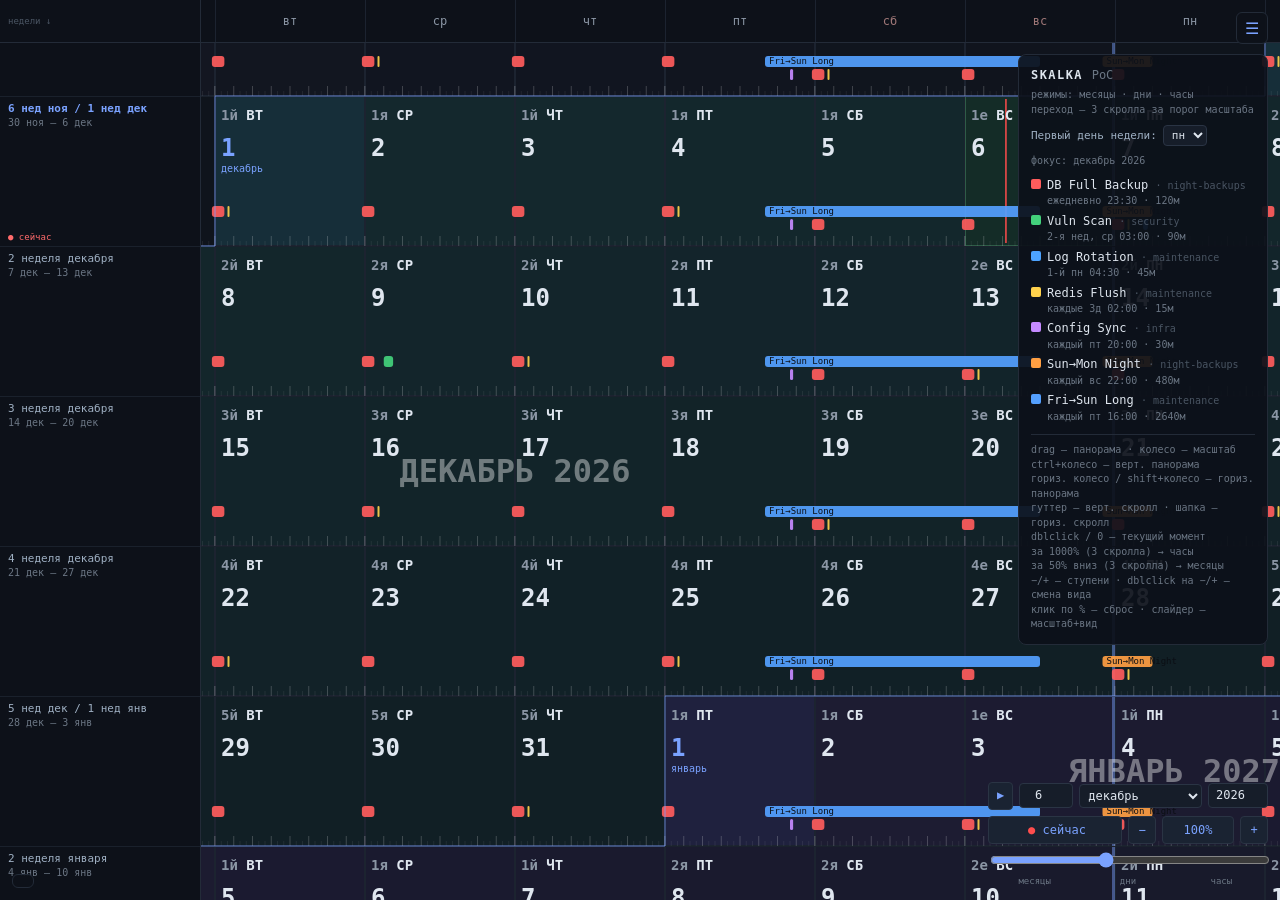
==== POC.html @ 34dde402 "Relocate Date Selector Перемещение селектора даты: Селектор перенесён из боковой панели в правый ниж" ====
<!DOCTYPE html>
<html lang="ru">
<head>
<meta charset="utf-8">
<title>SKALKA PoC</title>
<style>
  :root { color-scheme: dark; }
  * { box-sizing: border-box; }
  html,body { margin:0; height:100%; overflow:hidden; overscroll-behavior:none; background:#0b0e14;
    font:12px/1.45 ui-monospace,"Cascadia Mono",Consolas,monospace; color:#dfe6ef; }
  canvas { display:block; cursor:grab; }
  canvas.drag { cursor:grabbing; }
  #toggleHud { position:fixed; top:12px; right:12px; width:32px; height:32px; z-index:100;
    background:rgba(13,17,25,.92); border:1px solid #232b38; border-radius:6px;
    color:#7aa2ff; font-size:16px; cursor:pointer; display:flex; align-items:center; justify-content:center; }
  #toggleHud:hover { color:#a8c5ff; border-color:#3a4a64; }
  #hud { position:fixed; top:54px; right:12px; width:250px; padding:12px;
    background:rgba(13,17,25,.92); border:1px solid #232b38; border-radius:8px;
    user-select:none; max-height:calc(100vh - 70px); overflow-y:auto; }
  #hud .brand { font-weight:700; letter-spacing:.12em; }
  #hud .brand span { color:#6b7684; font-weight:400; letter-spacing:0; }
  #hud .sub { color:#6b7684; font-size:10px; margin:4px 0 8px; }
  .fdow-bar { display:flex; gap:6px; align-items:center; margin-bottom:8px; font-size:11px; color:#9fb0c3; }
  .fdow-bar select { background:#161d29; color:#dfe6ef; border:1px solid #2a3444; border-radius:4px; font:inherit; padding:2px 4px; }
  .datebar { display:flex; gap:4px; margin-bottom:8px; align-items:center; }
  .datebar input,.datebar select { background:#161d29; color:#dfe6ef; border:1px solid #2a3444;
    border-radius:4px; font:inherit; padding:3px 4px; }
  .datebar input[type=number]{ width:54px; }
  .datebar select { flex:1; min-width:0; }
  .datebar button { background:#1a2332; color:#7aa2ff; border:1px solid #2a3444;
    border-radius:4px; cursor:pointer; font:inherit; padding:3px 8px; }
  .datebar button:hover { background:#223047; }
  #anchor { color:#6b7684; font-size:10px; margin-bottom:8px; }
  .lg { display:flex; align-items:flex-start; gap:6px; margin:4px 0; }
  .lg .sw { width:10px; height:10px; border-radius:2px; margin-top:2px; flex:none; }
  .lg small { color:#6b7684; display:block; }
  .help { margin-top:10px; padding-top:8px; border-top:1px solid #232b38; color:#6b7684; font-size:10px; }
  #status { position:fixed; left:12px; bottom:12px; max-width:70vw; padding:6px 10px;
    background:rgba(13,17,25,.92); border:1px solid #232b38; border-radius:6px; color:#9fb0c3;
    white-space:nowrap; overflow:hidden; text-overflow:ellipsis; }
  #zoom-controls { position:fixed; right:12px; bottom:12px; display:flex; flex-direction:column;
    gap:6px; align-items:flex-end; z-index:100; }
  .nav-row { width:280px; display:flex; align-items:center; gap:6px; }
  #date-nav-btn { background:#1a2332; color:#7aa2ff; border:1px solid #2a3444;
    border-radius:4px; cursor:pointer; font:inherit; padding:3px 8px; height:28px;
    display:flex; align-items:center; justify-content:center; min-width:24px; font-size:12px; }
  #date-nav-btn:hover { background:#223047; }
  #nav-day, #nav-month, #nav-year { background:#161d29; color:#dfe6ef;
    border:1px solid #2a3444; border-radius:4px; font:inherit; padding:3px 4px; box-sizing:border-box; }
  #nav-day { width:54px; text-align:center; }
  #nav-month { flex:1; min-width:0; }
  #nav-year { width:60px; text-align:center; }
  #zoom-bar { display:flex; align-items:center; gap:6px; width:280px; height:28px; }
  #zoom-bar button, #zoomPct { height:28px; box-sizing:border-box; background:#1a2332; color:#7aa2ff;
    border:1px solid #2a3444; border-radius:4px; cursor:pointer; font:inherit; font-size:12px; line-height:1;
    display:flex; align-items:center; justify-content:center; }
  #zoom-bar button:hover, #zoomPct:hover { background:#223047; }
  #gonow { flex:1; min-width:100px; justify-content:flex-start; padding-left:10px; }
  #zoom-out, #zoom-in { width:28px; flex:none; padding:0; }
  #zoomPct { width:72px; flex:none; }
  #slider-wrap { width:280px; }
  #zoomSlider { width:100%; cursor:pointer; accent-color:#7aa2ff; }
  #slider-labels { display:flex; justify-content:space-between; font-size:9px; color:#6b7684; margin-top:2px; width:280px; }
  #slider-labels span { flex:1; text-align:center; }
</style>
</head>
<body>
<canvas id="cv"></canvas>
<button id="toggleHud" title="Скрыть/показать панель">☰</button>

<div id="hud">
  <div class="brand">SKALKA <span>PoC</span></div>
  <div class="sub">режимы: месяцы · дни · часы<br>переход — 3 скролла за порог масштаба</div>
  <div class="fdow-bar">
    <span>Первый день недели:</span>
    <select id="fdowSelect">
      <option value="mon" selected>пн</option>
      <option value="sun">вс</option>
    </select>
  </div>
  <div id="anchor"></div>
  <div id="legend"></div>
  <div class="help">
    drag — панорама · колесо — масштаб<br>
    ctrl+колесо — верт. панорама<br>
    гориз. колесо / shift+колесо — гориз. панорама<br>
    гуттер — верт. скролл · шапка — гориз. скролл<br>
    dblclick / 0 — текущий момент<br>
    за 1000% (3 скролла) → часы<br>
    за 50% вниз (3 скролла) → месяцы<br>
    −/+ — ступени · dblclick на −/+ — смена вида<br>
    клик по % — сброс · слайдер — масштаб+вид
  </div>
</div>
<div id="status"></div>
<div id="zoom-controls">
  <!-- Строка 1: Селектор даты -->
  <div class="nav-row datebar" style="margin-bottom:0;">
    <button id="date-nav-btn" title="Перейти к дате">▶</button>
    <input type="number" id="nav-day" min="1" max="31" value="1" title="День">
    <select id="nav-month" title="Месяц">
    </select>
    <input type="number" id="nav-year" min="1900" max="2100" value="2024" title="Год">
  </div>
  <!-- Строка 2: Кнопка Сейчас + масштаб -->
  <div id="zoom-bar">
    <button id="gonow" title="текущий момент"><span style="color:#ff4d4d">●</span>&nbsp;сейчас</button>
    <button id="zoom-out" title="уменьшить (dblclick — к месяцам)">−</button>
    <span id="zoomPct" title="сбросить масштаб" style="font-variant-numeric:tabular-nums;">100%</span>
    <button id="zoom-in" title="увеличить (dblclick — к часам)">+</button>
  </div>
  <!-- Строка 3: Слайдер времени -->
  <div id="slider-wrap">
    <input type="range" id="zoomSlider" min="0" max="300" step="1">
    <div id="slider-labels">
      <span>месяцы</span><span>дни</span><span>часы</span>
    </div>
  </div>
</div>

<script>
'use strict';
const cv=document.getElementById('cv');
const ctx=cv.getContext('2d');
const statusEl=document.getElementById('status');
let W=0,H=0;
function resize(){
  const d=window.devicePixelRatio||1;
  W=window.innerWidth; H=window.innerHeight;
  cv.width=W*d; cv.height=H*d;
  cv.style.width=W+'px'; cv.style.height=H+'px';
  ctx.setTransform(d,0,0,d,0,0);
  applyZoom();requestRender();
}
window.addEventListener('resize',resize);

// ---------- календарь ----------
const DAYMS=86400000, EPOCH=new Date(1970,0,1);
const MF=['январь','февраль','март','апрель','май','июнь','июль','август','сентябрь','октябрь','ноябрь','декабрь'];
const MG=['января','февраля','марта','апреля','мая','июня','июля','августа','сентября','октября','ноября','декабря'];
const MS=['янв','фев','мар','апр','май','июн','июл','авг','сен','окт','ноя','дек'];
const DW=['пн','вт','ср','чт','пт','сб','вс'];
const DWU=['ПН','ВТ','СР','ЧТ','ПТ','СБ','ВС'];
const ORD_END=['й','й','я','й','я','я','е'];
const clamp=(v,a,b)=>Math.max(a,Math.min(b,v));
const pad2=n=>String(n).padStart(2,'0');
const mm=min=>pad2(Math.floor(min/60))+':'+pad2(min%60);
const dowMon0=d=>(d.getDay()+6)%7;
const dayIdx=d=>Math.round((d.getTime()-EPOCH.getTime())/DAYMS);
const dateFromDayIdx=i=>new Date(1970,0,1+i);
function addDays(d,n){const x=new Date(d);x.setDate(x.getDate()+n);return x;}
const startOfWeek=d=>addDays(d,-dowMon0(d));
const sameDay=(a,b)=>a.getFullYear()===b.getFullYear()&&a.getMonth()===b.getMonth()&&a.getDate()===b.getDate();
const daysInMonth=(y,m)=>new Date(y,m+1,0).getDate();
const fmtD=d=>d.getDate()+' '+MS[d.getMonth()];
const fmtFull=d=>`${DW[dowMon0(d)]}, ${d.getDate()} ${MF[d.getMonth()]} ${d.getFullYear()}`;

function startOfWeekFDOW(d){
  if(state.firstDayOfWeek==='sun'){ return addDays(d,-d.getDay()); }
  else { return addDays(d,-dowMon0(d)); }
}
function monthBaseDate(y,m){
  const firstDay=new Date(y,m,1);
  const fdow=dowMon0(firstDay);
  if(state.firstDayOfWeek==='sun'){ return addDays(firstDay,-((fdow+1)%7)); }
  else { return addDays(firstDay,6-fdow); }
}
function monthIdxToYM(idx){
  let y=Math.floor(idx/12),m=idx%12;
  if(m<0){m+=12;y--;}
  return{y,m};
}
function weekNumOfMonth(weekStart,y,m){
  const w1=startOfWeekFDOW(new Date(y,m,1));
  return Math.round((weekStart-w1)/(7*DAYMS))+1;
}
const weekNumCache=new Map();
function weekNumberOfMonday(wm){
  const key=wm.getTime();
  if(weekNumCache.has(key))return weekNumCache.get(key);
  const th=addDays(wm,3),m=th.getMonth(),y=th.getFullYear();
  const wn=weekNumOfMonth(wm,y,m);
  weekNumCache.set(key,wn);
  return wn;
}
function buildWeekLabel(wm){
  const sun=addDays(wm,6);
  const rangeStr=fmtD(wm)+' – '+fmtD(sun);
  const m1=wm.getMonth(),y1=wm.getFullYear(),m2=sun.getMonth(),y2=sun.getFullYear();
  let line1;
  if(m1===m2&&y1===y2){line1=weekNumOfMonth(wm,y1,m1)+' неделя '+MG[m1];}
  else{line1=weekNumOfMonth(wm,y1,m1)+' нед '+MS[m1]+' / '+weekNumOfMonth(wm,y2,m2)+' нед '+MS[m2];}
  return {line1,line2:rangeStr};
}

// ---------- данные ----------
const now=new Date();
const today=new Date(now.getFullYear(),now.getMonth(),now.getDate());
const anchorWeekStart=startOfWeek(today);
const FIRSTTIME=new Date(2025,0,1);

const EVENTS=[
  {id:'bkp',   title:'DB Full Backup',plan:'night-backups',color:'#ff5c5c',type:'daily',       start:23*60+30,dur:120},
  {id:'scan',  title:'Vuln Scan',     plan:'security',     color:'#43d17c',type:'week-row',    week:2,day:2,start:3*60,dur:90},
  {id:'logs',  title:'Log Rotation',  plan:'maintenance',  color:'#4da3ff',type:'weekday-order',ord:1,day:0,start:4*60+30,dur:45},
  {id:'redis', title:'Redis Flush',   plan:'maintenance',  color:'#ffd24d',type:'interval',    n:3,start:2*60,dur:15},
  {id:'sync',  title:'Config Sync',   plan:'infra',        color:'#c58aff',type:'weekly',      day:4,start:20*60,dur:30},
  {id:'sunmon',title:'Sun→Mon Night', plan:'night-backups',color:'#ff9f43',type:'weekly',      day:6,start:22*60,dur:480},
  {id:'frisun',title:'Fri→Sun Long',  plan:'maintenance',  color:'#54a0ff',type:'weekly',      day:4,start:16*60,dur:2640},
];
function occursOn(e,date){
  const y=date.getFullYear(),m=date.getMonth(),d=date.getDate(),dw=dowMon0(date);
  switch(e.type){
    case 'daily':return true;
    case 'weekly':return dw===e.day;
    case 'interval':return(((dayIdx(date)-dayIdx(FIRSTTIME))%e.n)+e.n)%e.n===0;
    case 'week-row':{
      if(dw!==e.day)return false;
      const dim=daysInMonth(y,m),fs=7-dowMon0(new Date(y,m,1)),lm=dim-dowMon0(new Date(y,m,dim));
      let seg;
      if(d<=fs)seg={num:1,last:false};
      else if(d>=lm)seg={num:0,last:true};
      else seg={num:2+Math.floor((d-fs-1)/7),last:false};
      return e.week===0?seg.last:seg.num===e.week;
    }
    case 'weekday-order':{
      if(dw!==e.day)return false;
      const occ=Math.floor((d-1)/7)+1;
      const f=1+((dw-dowMon0(new Date(y,m,1))+7)%7);
      const tot=Math.floor((daysInMonth(y,m)-f)/7)+1;
      return e.ord===0?occ===tot:occ===e.ord;
    }
  }
  return false;
}
function describe(e){
  switch(e.type){
    case 'daily':return`ежедневно ${mm(e.start)} · ${e.dur}м`;
    case 'weekly':return`каждый ${DW[e.day]} ${mm(e.start)} · ${e.dur}м`;
    case 'interval':return`каждые ${e.n}д ${mm(e.start)} · ${e.dur}м`;
    case 'week-row':return`${e.week===0?'последняя':e.week}-я нед, ${DW[e.day]} ${mm(e.start)} · ${e.dur}м`;
    case 'weekday-order':return`${e.ord===0?'последний':e.ord}-й ${DW[e.day]} ${mm(e.start)} · ${e.dur}м`;
  }
}

// ---------- вид и масштаб ----------
const GUTTER=200, HEADER=42, BASE=150; //GUTTER — ширина левой панели с неделями/месяцами, HEADER — высота шапки с днями недели (пн…вс), BASE — базовый размер ячейки при zoom=1.0 (ширина = высота).в CSS-пикселях.
const ZMIN_MAP=0.5, ZMAX_MAP=10.0; // — диапазон масштаба для «дней»: от 50% до 1000%.
const ZMIN_TL=10.0, ZMAX_TL=25.0;  // — диапазон масштаба для «часов»: от 1000% до 2500%.
const ZMIN_MR=0.25, ZMAX_MR=0.5;   // — диапазон масштаба для «месяцев»: от 50% до 25%.
const BARRIER=3; //колличество "пустых" скроллов для перехода в другой режим масштаба
const VIEW={cellW:BASE,rowH:BASE};
const state={camX:0,camY:0,mouse:null,zoom:1,mode:'map',barrier:0,activeRow:0,saved:null,orientMonth:null,firstDayOfWeek:'mon'};

function applyZoom(){
  const Z=state.zoom;
  if(state.mode==='timeline'){
    VIEW.cellW=BASE*Z;
    VIEW.rowH=H*0.75;
  }else if(state.mode==='monthrow'){
    VIEW.cellW=BASE*Z;
    VIEW.rowH=BASE*0.5;   // высота как при 50% в днях
  }else{
    VIEW.cellW=BASE*Z;
    VIEW.rowH=Z>=1?BASE*(1+(Z-1)/30):BASE*Z;
  }
  updateModeDisplay();
  syncSlider();
}
function updateModeDisplay(){
  document.getElementById('zoomPct').textContent=Math.round(state.zoom*100)+'%';
}
function zoomAt(mx,my,factor){
  const oldCW=VIEW.cellW,oldRH=VIEW.rowH;
  const gutterOffset=(state.mode==='timeline')?0:GUTTER;
  const k=state.camX+(mx-gutterOffset)/oldCW;
  const r=state.camY+(my-HEADER)/oldRH;
  let newZoom;
  if(state.mode==='map')newZoom=clamp(state.zoom*factor,ZMIN_MAP,ZMAX_MAP);
  else if(state.mode==='timeline')newZoom=clamp(state.zoom*factor,ZMIN_TL,ZMAX_TL);
  else newZoom=clamp(state.zoom*factor,ZMIN_MR,ZMAX_MR);
  state.zoom=newZoom;
  applyZoom();
  state.camX=k-(mx-gutterOffset)/VIEW.cellW;
  state.camY=r-(my-HEADER)/VIEW.rowH;
  syncSlider();
  requestRender();
}
function resetZoom(){
  const oldCW=VIEW.cellW,oldRH=VIEW.rowH;
  const gutterOffset=(state.mode==='timeline')?0:GUTTER;
  const k=state.camX+(W/2-gutterOffset)/oldCW;
  const r=state.camY+(H/2-HEADER)/oldRH;
  if(state.mode==='map')state.zoom=1;
  else if(state.mode==='timeline')state.zoom=ZMIN_TL;
  else state.zoom=ZMAX_MR;
  state.barrier=0;
  applyZoom();
  state.camX=k-(W/2-gutterOffset)/VIEW.cellW;
  state.camY=r-(H/2-HEADER)/VIEW.rowH;
  requestRender();
}
function getZoomSteps(){
  if(state.mode==='map') return [0.5,1,1.25,1.5,1.75,2,3,5,10];
  if(state.mode==='timeline') return [10,12.5,15,20,25];
  if(state.mode==='monthrow') return [0.25,0.35,0.5];
  return [1];
}
function zoomStep(direction){
  const steps=getZoomSteps();
  const cur=state.zoom;
  let target=null;
  if(direction>0){ for(const s of steps){ if(s>cur+0.001){ target=s; break; } } }
  else { for(let i=steps.length-1;i>=0;i--){ if(steps[i]<cur-0.001){ target=steps[i]; break; } } }
  if(target!==null) setZoomTo(target);
}
function setZoomTo(z){
  const oldCW=VIEW.cellW,oldRH=VIEW.rowH;
  const gutterOffset=(state.mode==='timeline')?0:GUTTER;
  const k=state.camX+(W/2-gutterOffset)/oldCW;
  const r=state.camY+(H/2-HEADER)/oldRH;
  state.zoom=z;
  applyZoom();
  state.camX=k-(W/2-gutterOffset)/VIEW.cellW;
  state.camY=r-(H/2-HEADER)/VIEW.rowH;
  syncSlider();
  requestRender();
}
function zoomToSlider(z){
  if(z<=0.5){ return 100*Math.log(z/0.25)/Math.log(0.5/0.25); }
  if(z<=10){ return 100+100*Math.log(z/0.5)/Math.log(10/0.5); }
  return 200+100*Math.log(z/10)/Math.log(25/10);
}
function sliderToZoom(v){
  if(v<=100){ return 0.25*Math.pow(0.5/0.25, v/100); }
  if(v<=200){ return 0.5*Math.pow(10/0.5,(v-100)/100); }
  return 10*Math.pow(25/10,(v-200)/100);
}
let sliderLock=false;
function syncSlider(){
  const sl=document.getElementById('zoomSlider');
  if(!sl)return;
  sliderLock=true;
  sl.value=zoomToSlider(state.zoom);
  sliderLock=false;
}
function changeModeInstant(target){
  if(target===state.mode)return;
  const mx=W/2,my=H/2;
  const oldCW=VIEW.cellW,oldRH=VIEW.rowH;
  if(state.mode==='map'&&target==='timeline'){
    const r=Math.floor(state.camY+(my-HEADER)/oldRH);
    state.activeRow=r;
    state.saved={camX:state.camX,camY:state.camY,zoom:state.zoom};
    const p=state.camX+(mx-GUTTER)/oldCW;
    state.mode='timeline';
    applyZoom();
    state.camX=p-mx/VIEW.cellW;
  } else if(state.mode==='timeline'&&target==='map'){
    const p=state.camX+mx/oldCW;
    state.mode='map';
    if(state.saved){state.camY=state.saved.camY;state.zoom=state.saved.zoom;}
    applyZoom();
    state.camX=p-(mx-GUTTER)/VIEW.cellW;
  } else if(state.mode==='map'&&target==='monthrow'){
    const kMap=state.camX+(mx-GUTTER)/oldCW;
    const rMap=state.camY+(my-HEADER)/oldRH;
    const r=Math.floor(rMap),k=Math.floor(kMap);
    const fracX=kMap-k,fracY=rMap-r;
    const date=addDays(anchorWeekStart,7*r+k);
    state.orientMonth={y:date.getFullYear(),m:date.getMonth()};
    state.saved={camX:state.camX,camY:state.camY,zoom:state.zoom};
    state.mode='monthrow';
    applyZoom();
    const base=monthBaseDate(date.getFullYear(),date.getMonth());
    const k_mr=dayIdx(date)-dayIdx(base);
    state.camX=k_mr+fracX-(mx-GUTTER)/VIEW.cellW;
    state.camY=0+fracY-(my-HEADER)/VIEW.rowH;
  } else if(state.mode==='monthrow'&&target==='map'){
    const kMr=state.camX+(mx-GUTTER)/oldCW;
    const rMr=state.camY+(my-HEADER)/oldRH;
    const rI=Math.floor(rMr),kI=Math.floor(kMr);
    const fracX=kMr-kI,fracY=rMr-rI;
    const orientIdx=state.orientMonth?state.orientMonth.y*12+state.orientMonth.m:today.getFullYear()*12+today.getMonth();
    const mi=orientIdx+rI;
    const ym=monthIdxToYM(mi);
    const base=monthBaseDate(ym.y,ym.m);
    const dateUnderCursor=addDays(base,kI);
    state.mode='map';
    state.zoom=ZMIN_MAP;
    applyZoom();
    const dAbs=dayIdx(dateUnderCursor)-dayIdx(anchorWeekStart);
    const rMap=Math.floor(dAbs/7),kMap=dAbs-7*rMap;
    state.camX=kMap+fracX-(mx-GUTTER)/VIEW.cellW;
    state.camY=rMap+fracY-(my-HEADER)/VIEW.rowH;
  }
  state.barrier=0;
  requestRender();
}
function setZoomFromSlider(z){
  const target=z<0.5?'monthrow':(z<=10?'map':'timeline');
  if(target!==state.mode) changeModeInstant(target);
  const oldCW=VIEW.cellW,oldRH=VIEW.rowH;
  const gutterOffset=(state.mode==='timeline')?0:GUTTER;
  const k=state.camX+(W/2-gutterOffset)/oldCW;
  const r=state.camY+(H/2-HEADER)/oldRH;
  let zc=z;
  if(state.mode==='map')zc=clamp(z,ZMIN_MAP,ZMAX_MAP);
  else if(state.mode==='timeline')zc=clamp(z,ZMIN_TL,ZMAX_TL);
  else zc=clamp(z,ZMIN_MR,ZMAX_MR);
  state.zoom=zc;
  applyZoom();
  state.camX=k-(W/2-gutterOffset)/VIEW.cellW;
  state.camY=r-(H/2-HEADER)/VIEW.rowH;
  syncSlider();
  requestRender();
}
function zoomDbl(direction){
  if(state.mode==='map'&&direction>0&&state.zoom>=10-0.001){ startTransitionToTimeline(); return; }
  if(state.mode==='map'&&direction<0&&state.zoom<=0.5+0.001){ startTransitionToMonthRow(); return; }
  if(state.mode==='timeline'&&direction<0&&state.zoom<=10+0.001){ startTransitionToMap(); return; }
  if(state.mode==='monthrow'&&direction>0&&state.zoom>=0.5-0.001){ startTransitionToMap(); return; }
}
function cursorPrecision(){
  const P=state.zoom*100;
  if(P>=450)return 1;
  if(P>=350)return 5;
  if(P>=220)return 10;
  if(P>=150)return 15;
  return 30;
}
function contentScale(Z){
  if(Z>=0.75)return 1;
  if(Z>=0.5)return 0.75+(Z-0.5)/0.25*0.25;
  if(Z>=0.25)return 0.5625+(Z-0.25)/0.25*0.1875;
  return 0.5625;
}
function monthNumScale(Z){
  if(Z>=0.10)return 0.8;
  return contentScale(Z);
}
function compactness(Z){ return clamp((0.8-Z)/0.1,0,1); }
function rulerHeight(){ return state.zoom*100>=125?26:14; }
// градиент месяца: alpha и цвет зависят от чётности и прогресса
function monthGradientRGBA(date){
  const dim=daysInMonth(date.getFullYear(),date.getMonth());
  const progress=(date.getDate()-1)/(dim-1);
  const monthNum=date.getMonth()+1;
  if(monthNum%2===1){
    // нечётные: фиолетовый → прозрачный
    const a=0.10*(1-progress);
    return `rgba(150,100,255,${a})`;
  } else {
    // чётные: зелёный → белый 5%
    const a=0.10+(0.05-0.10)*progress;
    return `rgba(60,220,200,${a})`;
  }
}
function hourLabelConfig(P){
  if(P>=220)return{labels:'all',bold:new Set([3,6,9,12,15,18,21])};
  if(P>=200)return{labels:new Set([3,6,9,12,15,18,21]),bold:new Set([3,6,9,12,15,18,21])};
  if(P>=150)return{labels:new Set([3,6,9,12,15,18,21]),bold:new Set([9,12,15,18])};
  if(P>=125)return{labels:new Set([9,12,15,18]),bold:new Set()};
  return null;
}

let hl={dow:null,dowOrd:null,dateNum:null,weekNum:null,monthIdx:null,eventId:null,
        hoverDow:null,hoverWeekNum:null,hoverMonthIdx:null,hoverMonthWeekStart:null};
let hoverRegion=null,hoverCell=null,hoverHeaderK=null,hoverGutterR=null;

function rowWeekStart(r){
  if(state.firstDayOfWeek==='sun'){ return addDays(anchorWeekStart,7*r-1); }
  else { return addDays(anchorWeekStart,7*r); }
}
function monthIdxForMonthrowRow(r){
  const orientIdx=state.orientMonth?state.orientMonth.y*12+state.orientMonth.m:today.getFullYear()*12+today.getMonth();
  return orientIdx+r;
}
function monthrowDate(r,k){
  const mi=monthIdxForMonthrowRow(r);
  const{y,m}=monthIdxToYM(mi);
  const base=monthBaseDate(y,m);
  return addDays(base,k);
}
function monthRowGutterIdx(r){
  const refK=state.camX+(W-GUTTER)/(3*VIEW.cellW);
  const mi=monthIdxForMonthrowRow(r);
  const{y,m}=monthIdxToYM(mi);
  const base=monthBaseDate(y,m);
  const refDate=addDays(base,Math.round(refK));
  return refDate.getFullYear()*12+refDate.getMonth();
}
function computeRowBars(r){
  const lvl=VIEW,cs=contentScale(state.zoom);
  const y=HEADER+(r-state.camY)*lvl.rowH;
  const baseDayIdx=dayIdx(addDays(anchorWeekStart,7*r));
  const maxDur=Math.max(...EVENTS.map(e=>e.dur))/1440;
  const kLo=Math.floor(state.camX-maxDur)-1,kHi=Math.ceil(state.camX+(W-GUTTER)/lvl.cellW)+1;
  const segs=[];
  for(let k=kLo;k<=kHi;k++){
    const D=dateFromDayIdx(baseDayIdx+k);
    for(const e of EVENTS){if(!occursOn(e,D))continue;
      segs.push({e,s:k+e.start/1440,en:k+(e.start+e.dur)/1440});}
  }
  segs.sort((a,b)=>a.s-b.s);
  const lanes=[];
  for(const sg of segs){let li=0;while(lanes[li]!==undefined&&lanes[li]>sg.s)li++;lanes[li]=sg.en;sg.lane=li;}
  const laneH=11*cs,top=y+lvl.rowH-rulerHeight()-lanes.length*(laneH+2);
  return segs.map(sg=>({e:sg.e,laneH,
    x0:GUTTER+(sg.s-state.camX)*lvl.cellW,x1:GUTTER+(sg.en-state.camX)*lvl.cellW,
    y0:top+sg.lane*(laneH+2),y1:top+sg.lane*(laneH+2)+laneH}));
}
function computeTimelineBars(){
  const r=state.activeRow;
  const ch=VIEW.rowH,y=(H-ch)/2,cw=VIEW.cellW;
  const baseDayIdx=dayIdx(addDays(anchorWeekStart,7*r));
  const maxDur=Math.max(...EVENTS.map(e=>e.dur))/1440;
  const k0=Math.floor(state.camX)-1,k1=Math.ceil(state.camX+W/cw)+1;
  const kStart=Math.floor(k0-maxDur);
  const segs=[];
  for(let k=kStart;k<=k1;k++){
    const D=dateFromDayIdx(baseDayIdx+k);
    for(const e of EVENTS){
      if(!occursOn(e,D))continue;
      segs.push({e,s:k+e.start/1440,en:k+(e.start+e.dur)/1440});
    }
  }
  segs.sort((a,b)=>a.s-b.s);
  const lanes=[];
  for(const sg of segs){
    let li=0;
    while(lanes[li]!==undefined&&lanes[li]>sg.s)li++;
    lanes[li]=sg.en;sg.lane=li;
  }
  const laneH=Math.min(22,(ch-100)/Math.max(lanes.length,1));
  const baseY=y+ch*0.4;
  return segs.map(sg=>({e:sg.e,
    x0:(sg.s-state.camX)*cw,x1:(sg.en-state.camX)*cw,
    y0:baseY+sg.lane*(laneH+4),y1:baseY+sg.lane*(laneH+4)+laneH,laneH}));
}
function computeMonthRowBars(r){
  const lvl=VIEW;
  const y=HEADER+(r-state.camY)*lvl.rowH;
  const mi=monthIdxForMonthrowRow(r);
  const{y:yy,m:mm}=monthIdxToYM(mi);
  const base=monthBaseDate(yy,mm);
  const baseDayIdx=dayIdx(base);
  const maxDur=Math.max(...EVENTS.map(e=>e.dur))/1440;
  const kLo=Math.floor(state.camX-maxDur)-1,kHi=Math.ceil(state.camX+(W-GUTTER)/lvl.cellW)+1;
  const segs=[];
  for(let k=kLo;k<=kHi;k++){
    const D=dateFromDayIdx(baseDayIdx+k);
    for(const e of EVENTS){
      if(!occursOn(e,D))continue;
      segs.push({e,s:k+e.start/1440,en:k+(e.start+e.dur)/1440});
    }
  }
  segs.sort((a,b)=>a.s-b.s);
  const lanes=[];
  for(const sg of segs){
    let li=0;
    while(lanes[li]!==undefined&&lanes[li]>sg.s)li++;
    lanes[li]=sg.en;sg.lane=li;
  }
  const laneH=4;
  const totalH=lanes.length*(laneH+2);
  const baseY=y+lvl.rowH-4;
  return segs.map(sg=>({e:sg.e,
    x0:GUTTER+(sg.s-state.camX)*lvl.cellW,
    x1:GUTTER+(sg.en-state.camX)*lvl.cellW,
    y0:baseY-totalH+sg.lane*(laneH+2),
    y1:baseY-totalH+sg.lane*(laneH+2)+laneH,laneH}));
}
function layout(Z){
  const cs=contentScale(Z),c=compactness(Z);
  const ordY=24*cs;
  const dateY=ordY+(36-18*c)*cs;
  return {cs,c,ordY,dateY,endAlpha:1-c};
}
function computeHover(){
  hl={dow:null,dowOrd:null,dateNum:null,weekNum:null,monthIdx:null,eventId:null,
      hoverDow:null,hoverWeekNum:null,hoverMonthIdx:null,hoverMonthWeekStart:null};
  hoverRegion=null;hoverCell=null;hoverHeaderK=null;hoverGutterR=null;
  if(!state.mouse){statusEl.textContent='';return;}
  const mx=state.mouse.x,my=state.mouse.y,lvl=VIEW;
  const L=layout(state.zoom);
  if(state.mode==='map'){
    if(mx>=GUTTER&&my>=HEADER){
      hoverRegion='grid';
      const r=Math.floor(state.camY+(my-HEADER)/lvl.rowH);
      const k=Math.floor(state.camX+(mx-GUTTER)/lvl.cellW);
      hoverCell={r,k};
      const date=addDays(anchorWeekStart,7*r+k);
      const x=GUTTER+(k-state.camX)*lvl.cellW,y=HEADER+(r-state.camY)*lvl.rowH;
      const ord=Math.floor((date.getDate()-1)/7)+1,dow=dowMon0(date);
      hl.hoverDow=dow;
      hl.hoverWeekNum=weekNumberOfMonday(startOfWeekFDOW(date));
      hl.hoverMonthIdx=date.getFullYear()*12+date.getMonth();
      hl.hoverMonthWeekStart=startOfWeekFDOW(date);
      const bars=computeRowBars(r);
      let hb=null;
      for(const b of bars){if(mx>=b.x0&&mx<=b.x1&&my>=b.y0&&my<=b.y1){hb=b;break;}}
      if(hb){
        hl.eventId=hb.e.id;
        statusEl.textContent=hb.e.title+' · '+describe(hb.e)+' · план: '+hb.e.plan;
      } else if(mx>=x+4&&mx<=x+100&&my>=y+L.ordY-14*L.cs&&my<=y+L.ordY+5*L.cs){
        hl.dowOrd={ord,dow};
        statusEl.textContent='Все '+ord+'-е '+DW[dow]+' месяца';
      } else if(mx>=x+4&&mx<=x+60&&my>=y+L.dateY-22*L.cs&&my<=y+L.dateY+5*L.cs){
        hl.dateNum=date.getDate();
        statusEl.textContent='Все '+date.getDate()+'-е числа';
      } else {
        statusEl.textContent=fmtFull(date);
      }
    } else if(mx>=GUTTER&&my<HEADER){
      hoverRegion='header';
      const k=Math.floor(state.camX+(mx-GUTTER)/lvl.cellW);
      hoverHeaderK=k;
      const dow=((k%7)+7)%7;
      hl.dow=dow;
      statusEl.textContent='День недели: '+DW[dow]+' — подсвечены все '+DW[dow];
    } else if(mx<GUTTER&&my>=HEADER){
      hoverRegion='gutter';
      const r=Math.floor(state.camY+(my-HEADER)/lvl.rowH);
      hoverGutterR=r;
      const wm=rowWeekStart(r);
      hl.weekNum=weekNumberOfMonday(wm);
      const lbl=buildWeekLabel(wm);
      statusEl.textContent=lbl.line1+' · '+lbl.line2;
    } else { statusEl.textContent=''; }
  } else if(state.mode==='timeline'){
    if(mx>=0&&my>=(H-VIEW.rowH)/2&&my<=(H+VIEW.rowH)/2){
      hoverRegion='grid';
      const k=Math.floor(state.camX+mx/lvl.cellW);
      hoverCell={r:state.activeRow,k};
      const bars=computeTimelineBars();
      let hb=null;
      for(const b of bars){if(mx>=b.x0&&mx<=b.x1&&my>=b.y0&&my<=b.y1){hb=b;break;}}
      if(hb){
        hl.eventId=hb.e.id;
        statusEl.textContent=hb.e.title+' · '+describe(hb.e)+' · план: '+hb.e.plan;
      } else {
        const date=addDays(anchorWeekStart,7*state.activeRow+k);
        statusEl.textContent=fmtFull(date);
      }
    } else { hoverCell=null; statusEl.textContent=''; }
  } else if(state.mode==='monthrow'){
    if(mx>=GUTTER&&my>=HEADER){
      hoverRegion='grid';
      const r=Math.floor(state.camY+(my-HEADER)/lvl.rowH);
      const k=Math.floor(state.camX+(mx-GUTTER)/lvl.cellW);
      hoverCell={r,k};
      const date=monthrowDate(r,k);
      const x=GUTTER+(k-state.camX)*lvl.cellW,y=HEADER+(r-state.camY)*lvl.rowH;
      hl.hoverDow=dowMon0(date);
      hl.hoverMonthIdx=date.getFullYear()*12+date.getMonth();
      hl.hoverMonthWeekStart=startOfWeekFDOW(date);
      const bars=computeMonthRowBars(r);
      let hb=null;
      for(const b of bars){if(mx>=b.x0&&mx<=b.x1&&my>=b.y0&&my<=b.y1){hb=b;break;}}
      if(hb){
        hl.eventId=hb.e.id;
        statusEl.textContent=hb.e.title+' · '+describe(hb.e)+' · план: '+hb.e.plan;
      } else if(mx>=x+4&&mx<=x+22&&my>=y+lvl.rowH*0.6-9&&my<=y+lvl.rowH*0.6+1){
        hl.dateNum=date.getDate();
        statusEl.textContent='Все '+date.getDate()+'-е числа';
      } else {
        statusEl.textContent=fmtFull(date);
      }
    } else if(mx>=GUTTER&&my<HEADER){
      hoverRegion='header';
      const k=Math.floor(state.camX+(mx-GUTTER)/lvl.cellW);
      hoverHeaderK=k;
      const dow=(((k+6)%7)+7)%7;
      hl.dow=dow;
      statusEl.textContent='День недели: '+DW[dow]+' — подсвечены все '+DW[dow];
    } else if(mx<GUTTER&&my>=HEADER){
      hoverRegion='gutter';
      const r=Math.floor(state.camY+(my-HEADER)/lvl.rowH);
      hoverGutterR=r;
      hl.monthIdx=monthRowGutterIdx(r);
      const{y,m}=monthIdxToYM(hl.monthIdx);
      statusEl.textContent=MF[m]+' '+y+' — подсвечены все числа месяца';
    } else { statusEl.textContent=''; }
  }
}

// ---------- переходы (кросс-фейд) ----------
let transition=null;
let snapshotCanvas=null;
const EASE=t=>t<0.5?4*t*t*t:1-Math.pow(-2*t+2,3)/2;
function captureSnapshot(){
  snapshotCanvas=document.createElement('canvas');
  snapshotCanvas.width=cv.width;
  snapshotCanvas.height=cv.height;
  snapshotCanvas.getContext('2d').drawImage(cv,0,0);
}
function startTransitionToTimeline(){
  captureSnapshot();
  const mx=state.mouse?state.mouse.x:W/2;
  const my=state.mouse?state.mouse.y:H/2;
  const r=Math.floor(state.camY+(my-HEADER)/VIEW.rowH);
  state.activeRow=r;
  state.saved={camX:state.camX,camY:state.camY,zoom:state.zoom};
  const pointUnderCursor=state.camX+(mx-GUTTER)/VIEW.cellW;
  state.mode='timeline';
  state.zoom=ZMIN_TL;
  state.barrier=0;
  applyZoom();
  state.camX=pointUnderCursor-mx/VIEW.cellW;
  transition={start:performance.now(),duration:400};
  requestRender();
}
function startTransitionToMonthRow(){
  captureSnapshot();
  const mx=state.mouse?state.mouse.x:W/2;
  const my=state.mouse?state.mouse.y:H/2;
  const kMap=state.camX+(mx-GUTTER)/VIEW.cellW;
  const rMap=state.camY+(my-HEADER)/VIEW.rowH;
  const r=Math.floor(rMap),k=Math.floor(kMap);
  const fracX=kMap-k, fracY=rMap-r;
  const date=addDays(anchorWeekStart,7*r+k);
  state.orientMonth={y:date.getFullYear(),m:date.getMonth()};
  state.saved={camX:state.camX,camY:state.camY,zoom:state.zoom};
  state.mode='monthrow';
  state.zoom=ZMAX_MR;
  state.barrier=0;
  applyZoom();
  const base=monthBaseDate(date.getFullYear(),date.getMonth());
  const k_mr=dayIdx(date)-dayIdx(base);
  state.camX=k_mr+fracX-(mx-GUTTER)/VIEW.cellW;
  state.camY=0+fracY-(my-HEADER)/VIEW.rowH;
  transition={start:performance.now(),duration:400};
  requestRender();
}
function startTransitionToMap(){
  captureSnapshot();
  const prevMode=state.mode;
  const mx=state.mouse?state.mouse.x:W/2;
  const my=state.mouse?state.mouse.y:H/2;
  if(prevMode==='timeline'){
    // возврат из таймлайна: день под курсором, а не в центре
    const oldCW=VIEW.cellW;
    const k=Math.floor(state.camX+mx/oldCW);
    const dateUnderCursor=addDays(anchorWeekStart,7*state.activeRow+k);
    const fracX=(state.camX+mx/oldCW)-k;
    state.mode='map';
    if(state.saved){state.zoom=state.saved.zoom;}
    applyZoom();
    const dAbs=dayIdx(dateUnderCursor)-dayIdx(anchorWeekStart);
    const rMap=Math.floor(dAbs/7),kMap=dAbs-7*rMap;
    state.camX=kMap+fracX-(mx-GUTTER)/VIEW.cellW;
    state.camY=rMap+fracX-(my-HEADER)/VIEW.rowH;
  } else {
    const kMr=state.camX+(mx-GUTTER)/VIEW.cellW;
    const rMr=state.camY+(my-HEADER)/VIEW.rowH;
    const rI=Math.floor(rMr),kI=Math.floor(kMr);
    const fracX=kMr-kI, fracY=rMr-rI;
    const orientIdx=state.orientMonth?state.orientMonth.y*12+state.orientMonth.m:today.getFullYear()*12+today.getMonth();
    const mi=orientIdx+rI;
    const{y:yy,m:mm}=monthIdxToYM(mi);
    const base=monthBaseDate(yy,mm);
    const dateUnderCursor=addDays(base,kI);
    state.mode='map';
    state.zoom=ZMIN_MAP;
    applyZoom();
    const dAbs=dayIdx(dateUnderCursor)-dayIdx(anchorWeekStart);
    const rMap=Math.floor(dAbs/7);
    const kMap=dAbs-7*rMap;
    state.camX=kMap+fracX-(mx-GUTTER)/VIEW.cellW;
    state.camY=rMap+fracY-(my-HEADER)/VIEW.rowH;
  }
  state.barrier=0;
  transition={start:performance.now(),duration:400};
  requestRender();
}

// ---------- навигация ----------
function goNow(){
  if(state.mode==='map'){
    const cw=VIEW.cellW,ch=VIEW.rowH;
    const gridW=W-GUTTER,gridH=H-HEADER;
    const t=clamp((state.zoom-1.25)/0.5,0,1);
    const y=today.getFullYear(),m=today.getMonth();
    const week1Monday=startOfWeekFDOW(new Date(y,m,1));
    const fridayW3=addDays(week1Monday,18);
    const dA=dayIdx(fridayW3)-dayIdx(anchorWeekStart);
    const rA=Math.floor(dA/7),kA=dA-7*rA;
    const camXA=kA+0.5-gridW/(2*cw),camYA=rA+0.5-gridH/(2*ch);
    const nowFrac=(now.getHours()*60+now.getMinutes())/1440;
    const camXB=dowMon0(today)+nowFrac-gridW/(2*cw),camYB=0.5-gridH/(3*ch);
    state.camX=camXA+(camXB-camXA)*t;
    state.camY=camYA+(camYB-camYA)*t;
  } else if(state.mode==='timeline'){
    const todayDayIdx=dayIdx(today);
    const activeRowStart=dayIdx(addDays(anchorWeekStart,7*state.activeRow));
    if(todayDayIdx<activeRowStart||todayDayIdx>=activeRowStart+7){
      state.activeRow=Math.floor((todayDayIdx-dayIdx(anchorWeekStart))/7);
    }
    const kToday=todayDayIdx-dayIdx(addDays(anchorWeekStart,7*state.activeRow));
    const nowFrac=(now.getHours()*60+now.getMinutes())/1440;
    state.camX=kToday+nowFrac-W/(2*VIEW.cellW);
  } else if(state.mode==='monthrow'){
    state.orientMonth={y:today.getFullYear(),m:today.getMonth()};
    const base=monthBaseDate(today.getFullYear(),today.getMonth());
    const k_mr=dayIdx(today)-dayIdx(base)+(now.getHours()*60+now.getMinutes())/1440;
    state.camX=k_mr-W/(2*VIEW.cellW);
    state.camY=0.5-(H-HEADER)/(2*VIEW.rowH);
  }
  requestRender();
}
function centerOnDate(date){
  if(state.mode==='map'){
    const cw=VIEW.cellW,ch=VIEW.rowH;
    const gridW=W-GUTTER,gridH=H-HEADER;
    const dAbs=dayIdx(date)-dayIdx(anchorWeekStart);
    const r=Math.floor(dAbs/7),k=dAbs-7*r;
    state.camX=k+0.5-gridW/(2*cw);
    state.camY=r+0.5-gridH/(2*ch);
  } else if(state.mode==='timeline'){
    const dAbs=dayIdx(date)-dayIdx(anchorWeekStart);
    state.activeRow=Math.floor(dAbs/7);
    const k=dAbs-7*state.activeRow;
    state.camX=(k+0.5)-W/(2*VIEW.cellW);
  } else if(state.mode==='monthrow'){
    state.orientMonth={y:date.getFullYear(),m:date.getMonth()};
    const base=monthBaseDate(date.getFullYear(),date.getMonth());
    const k_mr=dayIdx(date)-dayIdx(base)+0.5;
    state.camX=k_mr-W/(2*VIEW.cellW);
    state.camY=0.5-(H-HEADER)/(2*VIEW.rowH);
  }
  requestRender();
}

// ---------- рендер-диспетчер ----------
let need=true;
const requestRender=()=>{need=true;};
function loop(){
  if(transition){need=true;}
  if(need){need=false;render();}
  if(transition&&snapshotCanvas){
    const elapsed=performance.now()-transition.start;
    const t=Math.min(elapsed/transition.duration,1);
    const alpha=1-EASE(t);
    if(alpha>0.01){
      ctx.save();
      ctx.setTransform(1,0,0,1,0,0);
      ctx.globalAlpha=alpha;
      ctx.drawImage(snapshotCanvas,0,0);
      ctx.restore();
    }
    if(t>=1){transition=null;snapshotCanvas=null;}
  }
  requestAnimationFrame(loop);
}
function render(){
  if(state.mode==='timeline')renderTimeline();
  else if(state.mode==='monthrow')renderMonthRow();
  else renderMap();
}

// ---------- режим КАРТА (дни) ----------
function renderMap(){
  ctx.fillStyle='#0b0e14';ctx.fillRect(0,0,W,H);
  const lvl=VIEW;
  computeHover();
  const gridH=H-HEADER,gridW=W-GUTTER;
  const r0=Math.floor(state.camY)-1,r1=Math.ceil(state.camY+gridH/lvl.rowH)+1;
  ctx.save();
  ctx.beginPath();ctx.rect(GUTTER,HEADER,gridW,gridH);ctx.clip();
  for(let r=r0;r<=r1;r++){renderRowDays(r,HEADER+(r-state.camY)*lvl.rowH,lvl);}
  ctx.strokeStyle='#1a212c';
  for(let r=r0;r<=r1;r++){const y=HEADER+(r-state.camY)*lvl.rowH;
    ctx.beginPath();ctx.moveTo(GUTTER,y+lvl.rowH+.5);ctx.lineTo(W,y+lvl.rowH+.5);ctx.stroke();}
  drawMonthFrames(r0,r1,lvl);
  drawMonthWatermarks(r0,r1,lvl);
  drawHoverOutline(lvl);
  drawTimeCursor();
  ctx.restore();
  drawTopHeader(lvl);
  drawGutter(r0,r1,lvl);
  ctx.fillStyle='#0d1119';ctx.fillRect(0,0,GUTTER,HEADER);
  ctx.fillStyle='#4a5563';ctx.font='9px ui-monospace,monospace';
  ctx.fillText('недели ↓',8,HEADER/2+3);
  ctx.strokeStyle='#232b38';
  ctx.beginPath();ctx.moveTo(0,HEADER+.5);ctx.lineTo(W,HEADER+.5);ctx.stroke();
  ctx.beginPath();ctx.moveTo(GUTTER+.5,0);ctx.lineTo(GUTTER+.5,H);ctx.stroke();
}
function renderRowDays(r,y,lvl){
  const L=layout(state.zoom);
  const k0=Math.floor(state.camX)-1,k1=Math.ceil(state.camX+(W-GUTTER)/lvl.cellW)+1;
  const isHoverRow=(hoverCell&&hoverCell.r===r);
  for(let k=k0;k<=k1;k++){
    const date=addDays(anchorWeekStart,7*r+k);
    const x=GUTTER+(k-state.camX)*lvl.cellW;
    const first=date.getDate()===1;
    const ord=Math.floor((date.getDate()-1)/7)+1,dow=dowMon0(date);
    ctx.fillStyle=first?'#121a28':(sameDay(date,today)?'#101a17':'#0f141c');
    ctx.fillRect(x,y,lvl.cellW,lvl.rowH);
    const ga=monthGradientRGBA(date);
    ctx.fillStyle=ga;
    ctx.fillRect(x,y,lvl.cellW,lvl.rowH);
    // подсветка координат при наведении (6-9%)
    if(hl.hoverDow!==null&&dow===hl.hoverDow){ctx.fillStyle='rgba(77,208,225,0.07)';ctx.fillRect(x,y,lvl.cellW,lvl.rowH);}
    if(isHoverRow){ctx.fillStyle='rgba(67,209,124,0.07)';ctx.fillRect(x,y,lvl.cellW,lvl.rowH);}
    // подсветка месяца между ближайшими швами
    if(hl.hoverMonthIdx!==null&&hl.hoverMonthWeekStart!==null&&(date.getFullYear()*12+date.getMonth())===hl.hoverMonthIdx){
      const cellWeekStart=startOfWeekFDOW(date);
      if(sameDay(cellWeekStart,hl.hoverMonthWeekStart)){
        ctx.fillStyle='rgba(100,170,255,0.07)';
        ctx.fillRect(x,y,lvl.cellW,lvl.rowH);
      }
    }
    // существующие подсветки
    if(hl.dow!==null&&dow===hl.dow){ctx.fillStyle='rgba(77,208,225,0.14)';ctx.fillRect(x,y,lvl.cellW,lvl.rowH);}
    if(hl.dowOrd!==null&&ord===hl.dowOrd.ord&&dow===hl.dowOrd.dow){ctx.fillStyle='rgba(197,138,255,0.14)';ctx.fillRect(x,y,lvl.cellW,lvl.rowH);}
    if(hl.dateNum!==null&&date.getDate()===hl.dateNum){ctx.fillStyle='rgba(255,210,77,0.16)';ctx.fillRect(x,y,lvl.cellW,lvl.rowH);}
    if(hl.weekNum!==null&&weekNumberOfMonday(startOfWeekFDOW(date))===hl.weekNum){ctx.fillStyle='rgba(67,209,124,0.09)';ctx.fillRect(x,y,lvl.cellW,lvl.rowH);}
    if(hl.monthIdx!==null&&(date.getFullYear()*12+date.getMonth())===hl.monthIdx){ctx.fillStyle='rgba(67,209,124,0.09)';ctx.fillRect(x,y,lvl.cellW,lvl.rowH);}
    ctx.strokeStyle=sameDay(date,today)?'#2e5c47':'#1c2330';
    ctx.strokeRect(x+.5,y+.5,lvl.cellW-1,lvl.rowH-1);
    if(sameDay(date,today)){
      const nowMin=now.getHours()*60+now.getMinutes();
      const tx=x+(nowMin/1440)*lvl.cellW;
      ctx.strokeStyle='#ff4d4d';ctx.lineWidth=1.5;
      ctx.beginPath();ctx.moveTo(tx,y+3);ctx.lineTo(tx,y+lvl.rowH-3);ctx.stroke();
      ctx.lineWidth=1;
    }
    drawHourTicks(x,y,lvl.cellW,lvl.rowH);
    const seamDow=state.firstDayOfWeek==='sun'?5:6;
    if(dow===seamDow){ctx.fillStyle='rgba(122,162,255,0.45)';ctx.fillRect(x+lvl.cellW-3,y,3,lvl.rowH);}
    ctx.font=`bold ${14*L.cs}px ui-monospace,monospace`;
    const ordTxt=String(ord),endTxt=ORD_END[dow];
    const wOrd=ctx.measureText(ordTxt).width;
    const wEnd=ctx.measureText(endTxt).width*L.endAlpha;
    ctx.fillStyle='#8b96a5';
    ctx.fillText(ordTxt,x+6,y+L.ordY);
    if(L.endAlpha>0.02){
      ctx.globalAlpha=L.endAlpha;
      ctx.fillText(endTxt,x+6+wOrd,y+L.ordY);
      ctx.globalAlpha=1;
    }
    ctx.fillStyle=(hl.dowOrd&&ord===hl.dowOrd.ord&&dow===hl.dowOrd.dow)?'#c58aff':'#dfe6ef';
    ctx.fillText(DWU[dow],x+6+wOrd+wEnd+ctx.measureText(' ').width,y+L.ordY);
    ctx.font=`bold ${24*L.cs}px ui-monospace,monospace`;
    ctx.fillStyle=first?'#7aa2ff':(hl.dateNum===date.getDate()?'#ffd24d':'#dfe6ef');
    ctx.fillText(String(date.getDate()),x+6,y+L.dateY);
    if(first){ctx.font=`${10*L.cs}px ui-monospace,monospace`;ctx.fillStyle='#7aa2ff';ctx.fillText(MF[date.getMonth()],x+6,y+L.dateY+16*L.cs);}
  }
  drawDayEvents(r,y,lvl);
}
function drawDayEvents(r,y,lvl){
  const bars=computeRowBars(r);
  const cs=contentScale(state.zoom);
  for(const b of bars){
    const isHl=(hl.eventId!==null&&b.e.id===hl.eventId);
    ctx.globalAlpha=isHl?1:0.92;
    ctx.fillStyle=b.e.color;
    rr(b.x0,b.y0,Math.max(b.x1-b.x0,2),b.y1-b.y0,3*cs);ctx.fill();
    if(isHl){ctx.strokeStyle='#fff';ctx.lineWidth=1.5;rr(b.x0,b.y0,Math.max(b.x1-b.x0,2),b.y1-b.y0,3*cs);ctx.stroke();ctx.lineWidth=1;}
    ctx.globalAlpha=1;
    if(b.x1-b.x0>46){ctx.fillStyle='#0b0e14';ctx.font=`${9*cs}px ui-monospace,monospace`;ctx.fillText(b.e.title,b.x0+4,b.y0+b.laneH*0.75);}
  }
}
function drawHourTicks(x,y,cw,ch){
  const P=state.zoom*100,baseY=y+ch,Z=state.zoom;
  const smallA=clamp((Z-0.5)/0.05,0,1);
  const largeA=clamp((Z-0.25)/0.05,0,1);
  if(largeA<=0)return;
  if(P>=450){
    ctx.strokeStyle=`rgba(255,255,255,${0.08*largeA})`;
    for(let q=1;q<96;q++){if(q%4===0||q%2===0)continue;
      const tx=x+(q/96)*cw;
      ctx.beginPath();ctx.moveTo(tx,baseY);ctx.lineTo(tx,baseY-4);ctx.stroke();}
  }
  if(P>=350){
    ctx.strokeStyle=`rgba(255,255,255,${0.15*largeA})`;
    for(let h=0;h<24;h++){
      const tx=x+((h+0.5)/24)*cw;
      ctx.beginPath();ctx.moveTo(tx,baseY);ctx.lineTo(tx,baseY-6);ctx.stroke();}
  }
  if(cw>=35){
    const cfg=hourLabelConfig(P);
    const labelY=baseY-14;
    for(let h=0;h<=24;h++){
      const large=(h%3===0);
      const a=large?0.2*largeA:0.07*smallA;
      if(a<=0)continue;
      const tx=x+(h/24)*cw;
      const th=large?10:5;
      ctx.strokeStyle=`rgba(255,255,255,${a})`;
      ctx.beginPath();ctx.moveTo(tx,baseY);ctx.lineTo(tx,baseY-th);ctx.stroke();
      if(cfg){
        const isLabeled=cfg.labels==='all'?(h>=1&&h<=23):cfg.labels.has(h);
        if(isLabeled){
          const isBold=cfg.bold.has(h);
          ctx.fillStyle=isBold?`rgba(255,255,255,${0.8*largeA})`:`rgba(255,255,255,${0.45*largeA})`;
          ctx.font=(isBold?'bold ':'')+'8px ui-monospace,monospace';
          ctx.textAlign='center';
          ctx.fillText(String(h),tx,labelY);
          ctx.textAlign='left';
        }
      }
    }
  }
}
function drawMonthFrames(r0,r1,lvl){
  ctx.strokeStyle='rgba(122,162,255,0.5)';ctx.lineWidth=1.5;
  const k0=Math.floor(state.camX)-1,k1=Math.ceil(state.camX+(W-GUTTER)/lvl.cellW)+1;
  for(let r=r0;r<=r1;r++){
    for(let k=k0;k<=k1;k++){
      const date=addDays(anchorWeekStart,7*r+k);
      const x=GUTTER+(k-state.camX)*lvl.cellW,y=HEADER+(r-state.camY)*lvl.rowH;
      if(date.getMonth()!==addDays(date,1).getMonth()){
        ctx.beginPath();ctx.moveTo(x+lvl.cellW,y);ctx.lineTo(x+lvl.cellW,y+lvl.rowH);ctx.stroke();
      }
      if(date.getMonth()!==addDays(date,7).getMonth()){
        ctx.beginPath();ctx.moveTo(x,y+lvl.rowH);ctx.lineTo(x+lvl.cellW,y+lvl.rowH);ctx.stroke();
      }
    }
  }
  ctx.lineWidth=1;
}
function drawMonthWatermarks(r0,r1,lvl){
  const gridW=W-GUTTER;
  const visCols=gridW/lvl.cellW;
  const fs=32;
  ctx.font=`bold ${fs}px ui-monospace,monospace`;
  ctx.textAlign='center';
  const dLo=7*r0+state.camX-14;
  const dHi=7*(r1+1)+state.camX+visCols+14;
  const dateLo=addDays(anchorWeekStart,Math.floor(dLo));
  const dateHi=addDays(anchorWeekStart,Math.ceil(dHi));
  let y=dateLo.getFullYear(),m=dateLo.getMonth();
  const yEnd=dateHi.getFullYear(),mEnd=dateHi.getMonth();
  let guard=0;
  while((y<yEnd||(y===yEnd&&m<=mEnd))&&guard<400){
    guard++;
    const dim=daysInMonth(y,m);
    const firstDay=new Date(y,m,1),lastDay=new Date(y,m,dim);
    const D_first=dayIdx(firstDay)-dayIdx(anchorWeekStart);
    const D_last=dayIdx(lastDay)-dayIdx(anchorWeekStart);
    const rFirst=(dayIdx(startOfWeek(firstDay))-dayIdx(anchorWeekStart))/7;
    const D3c=7*(rFirst+2)+3;
    const text=MF[m].toUpperCase()+' '+y;
    const labelW=ctx.measureText(text).width/lvl.cellW;
    const needW=Math.max(labelW,1);
    const cand=[];
    for(let r=r0;r<=r1;r++){
      const sy=HEADER+(r-state.camY)*lvl.rowH+lvl.rowH*0.5;
      if(sy<HEADER+fs*0.6||sy>H-fs*0.6)continue;
      const mLo=D_first-7*r,mHi=D_last-7*r;
      const vLo=Math.max(mLo,state.camX),vHi=Math.min(mHi,state.camX+visCols);
      if(vHi-vLo<needW)continue;
      const cLo=vLo+labelW/2,cHi=vHi-labelW/2;
      const pref=clamp(D3c-7*r,cLo,cHi);
      const dist=Math.abs(7*r+pref-D3c);
      cand.push({r,c:pref,dist,sy});
    }
    if(cand.length){
      let minDist=Infinity;
      for(const cd of cand)if(cd.dist<minDist)minDist=cd.dist;
      ctx.fillStyle='rgba(255,255,255,0.4)';
      if(minDist<0.5){
        for(const cd of cand){
          if(cd.dist<=minDist+0.01){
            const sx=GUTTER+(cd.c-state.camX)*lvl.cellW;
            ctx.fillText(text,sx,cd.sy+fs*0.35);
          }
        }
      }else{
        let best=null;
        for(const cd of cand)if(!best||cd.dist<best.dist)best=cd;
        const sx=GUTTER+(best.c-state.camX)*lvl.cellW;
        ctx.fillText(text,sx,best.sy+fs*0.35);
      }
    }
    m++;if(m>11){m=0;y++;}
  }
  ctx.textAlign='left';
}
function eventBounds(date){
  const b=[];
  for(const e of EVENTS){
    if(occursOn(e,date)){b.push(e.start);const en=e.start+e.dur;if(en<1440)b.push(en);}
    if(occursOn(e,addDays(date,-1))){const en=e.start+e.dur;if(en>1440)b.push(en-1440);}
  }
  return b;
}
function snapTime(m,bounds,cw,prec){
  const radiusMin=20*1440/cw;
  let best=null,bd=1e9;
  for(const b of bounds){const d=Math.abs(m-b);if(d<bd){bd=d;best=b;}}
  if(best!==null&&bd<radiusMin){
    const t=1-bd/radiusMin;
    const pull=Math.pow(t,1.3)*0.95;
    const line=m+(best-m)*pull;
    const label=(bd<radiusMin*0.55)?best:Math.round(line/prec)*prec;
    return{line,label};
  }
  return{line:m,label:Math.round(m/prec)*prec};
}
function drawTimeLabel(x,y,mins){
  const txt=mm(Math.max(0,Math.min(mins,1440)));
  ctx.font='10px ui-monospace,monospace';
  const w=ctx.measureText(txt).width+10;
  const bx=Math.max(GUTTER+2,Math.min(x-w/2,W-w-2));
  ctx.fillStyle='rgba(11,14,20,0.9)';
  rr(bx,y-9,w,15,3);ctx.fill();
  ctx.strokeStyle='rgba(255,255,255,0.35)';
  rr(bx+.5,y-8.5,w-1,14,3);ctx.stroke();
  ctx.fillStyle='#fff';
  ctx.textAlign='center';
  ctx.fillText(txt,bx+w/2,y+2.5);
  ctx.textAlign='left';
}
function drawTimeCursor(){
  if(!state.mouse||state.mode!=='map')return;
  const mx=state.mouse.x,my=state.mouse.y;
  const cw=VIEW.cellW,ch=VIEW.rowH,prec=cursorPrecision();
  const showLabel=state.zoom>=0.5;
  ctx.lineWidth=1;
  if(hoverRegion==='grid'){
    const r=Math.floor(state.camY+(my-HEADER)/ch);
    const k=Math.floor(state.camX+(mx-GUTTER)/cw);
    const y=HEADER+(r-state.camY)*ch;
    const colX=GUTTER+(k-state.camX)*cw;
    const raw=((mx-colX)/cw)*1440;
    const s=snapTime(raw,eventBounds(addDays(anchorWeekStart,7*r+k)),cw,prec);
    const lx=colX+(s.line/1440)*cw;
    ctx.strokeStyle='rgba(255,255,255,0.5)';
    ctx.beginPath();ctx.moveTo(lx+.5,y);ctx.lineTo(lx+.5,y+ch);ctx.stroke();
    if(showLabel)drawTimeLabel(lx,y+82,s.label);
  } else if(hoverRegion==='header'){
    ctx.strokeStyle='rgba(255,255,255,0.5)';
    ctx.beginPath();ctx.moveTo(mx+.5,HEADER);ctx.lineTo(mx+.5,H);ctx.stroke();
    const k=Math.floor(state.camX+(mx-GUTTER)/cw);
    const colX=GUTTER+(k-state.camX)*cw;
    const mins=Math.round(((mx-colX)/cw)*1440/prec)*prec;
    if(showLabel)drawTimeLabel(mx,H/2,mins);
  }
}
function drawHoverOutline(lvl){
  if(hoverRegion!=='grid'||!hoverCell)return;
  const{r,k}=hoverCell;
  const x=GUTTER+(k-state.camX)*lvl.cellW,y=HEADER+(r-state.camY)*lvl.rowH;
  ctx.strokeStyle='#7aa2ff';ctx.lineWidth=1.5;
  ctx.strokeRect(x+1,y+1,lvl.cellW-2,lvl.rowH-2);
  ctx.lineWidth=1;
}
function drawTopHeader(lvl){
  ctx.fillStyle='#0d1119';ctx.fillRect(GUTTER,0,W-GUTTER,HEADER);
  ctx.save();
  ctx.beginPath();ctx.rect(GUTTER,0,W-GUTTER,HEADER);ctx.clip();
  const k0=Math.floor(state.camX)-1,k1=Math.ceil(state.camX+(W-GUTTER)/lvl.cellW)+1;
  for(let k=k0;k<=k1;k++){
    const x=GUTTER+(k-state.camX)*lvl.cellW;
    let dow;
    if(state.mode==='monthrow')dow=(((k+6)%7)+7)%7;
    else dow=((k%7)+7)%7;
    const isHover=(hoverRegion==='header'&&hoverHeaderK===k);
    // подсветка координат в шапке при наведении на ячейку (почти как при наведении на шапку)
    if(hl.hoverDow!==null&&dow===hl.hoverDow){ctx.fillStyle='rgba(77,208,225,0.15)';ctx.fillRect(x,0,lvl.cellW,HEADER);}
    if(hl.dow===dow){ctx.fillStyle='rgba(77,208,225,0.15)';ctx.fillRect(x,0,lvl.cellW,HEADER);}
    if(isHover){ctx.fillStyle='rgba(122,162,255,0.12)';ctx.fillRect(x,0,lvl.cellW,HEADER);}
    ctx.fillStyle=isHover?'#7aa2ff':(dow>=5?'#a07878':'#8b96a5');
    ctx.font=(isHover?'bold ':'')+'12px ui-monospace,monospace';
    ctx.textAlign='center';
    ctx.fillText(DW[dow],x+lvl.cellW/2,HEADER/2+4);
    ctx.textAlign='left';
    ctx.strokeStyle='#1c2330';
    ctx.beginPath();ctx.moveTo(x+.5,0);ctx.lineTo(x+.5,HEADER);ctx.stroke();
  }
  ctx.restore();
}
function drawGutter(r0,r1,lvl){
  ctx.fillStyle='#0d1119';ctx.fillRect(0,HEADER,GUTTER,H-HEADER);
  ctx.save();
  ctx.beginPath();ctx.rect(0,HEADER,GUTTER,H-HEADER);ctx.clip();
  for(let r=r0;r<=r1;r++){
    const y=HEADER+(r-state.camY)*lvl.rowH;
    const wm=rowWeekStart(r);
    const wn=weekNumberOfMonday(wm);
    const isHover=(hoverRegion==='gutter'&&hoverGutterR===r);
    const isCur=today>=wm&&today<addDays(wm,7);
    // подсветка координат в гуттере при наведении на ячейку (почти как при наведении на гуттер)
    if(hl.hoverWeekNum!==null&&wn===hl.hoverWeekNum){ctx.fillStyle='rgba(67,209,124,0.12)';ctx.fillRect(0,y,GUTTER,lvl.rowH);}
    if(hl.weekNum!==null&&wn===hl.weekNum){ctx.fillStyle='rgba(67,209,124,0.12)';ctx.fillRect(0,y,GUTTER,lvl.rowH);}
    if(isHover){ctx.fillStyle='rgba(122,162,255,0.10)';ctx.fillRect(0,y,GUTTER,lvl.rowH);}
    const lbl=buildWeekLabel(wm);
    ctx.fillStyle=isCur?'#7aa2ff':(isHover?'#dfe6ef':'#9fb0c3');
    ctx.font=(isCur?'bold ':'')+'11px ui-monospace,monospace';
    ctx.fillText(lbl.line1,8,y+16,GUTTER-14);
    ctx.fillStyle='#6b7684';ctx.font='10px ui-monospace,monospace';
    ctx.fillText(lbl.line2,8,y+30,GUTTER-14);
    if(isCur){ctx.fillStyle='#ff6b6b';ctx.font='9px ui-monospace,monospace';ctx.fillText('● сейчас',8,y+lvl.rowH-6);}
    ctx.strokeStyle='#1a212c';
    ctx.beginPath();ctx.moveTo(0,y+lvl.rowH+.5);ctx.lineTo(GUTTER,y+lvl.rowH+.5);ctx.stroke();
  }
  ctx.restore();
}

// ---------- режим ЧАСЫ (таймлайн) ----------
function renderTimeline(){
  ctx.fillStyle='#0b0e14';ctx.fillRect(0,0,W,H);
  computeHover();
  const r=state.activeRow;
  const ch=VIEW.rowH,y=(H-ch)/2;
  const lvl=VIEW;
  const k0=Math.floor(state.camX)-1,k1=Math.ceil(state.camX+W/lvl.cellW)+1;
  for(let k=k0;k<=k1;k++){
    const date=addDays(anchorWeekStart,7*r+k);
    const x=(k-state.camX)*lvl.cellW;
    renderTimelineDayCell(date,x,y,lvl.cellW,ch);
  }
  renderTimelineEvents();
  for(let k=k0;k<=k1;k++){
    const date=addDays(anchorWeekStart,7*r+k);
    const x=(k-state.camX)*lvl.cellW;
    renderTimelineDayTicks(x,y,lvl.cellW,ch);
  }
  drawNowLineTimeline(r,y,lvl.cellW,ch);
  if(hoverRegion==='grid'&&hoverCell){
    const hx=(hoverCell.k-state.camX)*lvl.cellW;
    ctx.strokeStyle='#7aa2ff';ctx.lineWidth=1.5;
    ctx.strokeRect(hx+1,y+1,lvl.cellW-2,ch-2);
    ctx.lineWidth=1;
  }
  drawTimeCursorTimeline();
}
function renderTimelineDayCell(date,x,y,cw,ch){
  const first=date.getDate()===1;
  ctx.fillStyle=first?'#121a28':'#0f141c';
  ctx.fillRect(x,y,cw,ch);
  const ga=monthGradientRGBA(date);
  ctx.fillStyle=ga;
  ctx.fillRect(x,y,cw,ch);
  ctx.strokeStyle='#232b38';
  ctx.strokeRect(x+.5,y+.5,cw-1,ch-1);
  const dw=dowMon0(date);
  const ord=Math.floor((date.getDate()-1)/7)+1;
  const endTxt=ORD_END[dw];
  const wm=startOfWeekFDOW(date);
  const wn=weekNumOfMonth(wm,date.getFullYear(),date.getMonth());
  const line1=`${date.getDate()} ${MF[date.getMonth()]} ${date.getFullYear()}`;
  const line2=`${ord}${endTxt} ${DWU[dw]}, ${wn}-я неделя`;
  ctx.font='bold 16px ui-monospace,monospace';
  const tw1=ctx.measureText(line1).width;
  ctx.font='14px ui-monospace,monospace';
  const tw2=ctx.measureText(line2).width;
  const maxTW=Math.max(tw1,tw2);
  let textX=x+8;
  textX=Math.max(textX,8);
  textX=Math.min(textX,x+cw-maxTW-8);
  ctx.fillStyle=first?'#7aa2ff':'#dfe6ef';
  ctx.font='bold 16px ui-monospace,monospace';
  ctx.fillText(line1,textX,y+24);
  ctx.font='14px ui-monospace,monospace';
  ctx.fillStyle='#9fb0c3';
  ctx.fillText(line2,textX,y+46);
}
function renderTimelineEvents(){
  const bars=computeTimelineBars();
  for(const b of bars){
    if(b.x1<0||b.x0>W)continue;
    const isHl=(hl.eventId!==null&&b.e.id===hl.eventId);
    ctx.fillStyle=b.e.color;
    ctx.globalAlpha=isHl?1:0.8;
    rr(b.x0,b.y0,Math.max(b.x1-b.x0,2),b.y1-b.y0,3);
    ctx.fill();
    if(isHl){
      ctx.strokeStyle='#fff';ctx.lineWidth=1.5;
      rr(b.x0,b.y0,Math.max(b.x1-b.x0,2),b.y1-b.y0,3);
      ctx.stroke();ctx.lineWidth=1;
    }
    ctx.globalAlpha=1;
    if(b.x1-b.x0>44){
      ctx.fillStyle='#0b0e14';
      ctx.font='9px ui-monospace,monospace';
      ctx.fillText(b.e.title,b.x0+4,b.y0+(b.y1-b.y0)*0.7);
    }
  }
}
function renderTimelineDayTicks(x,y,cw,ch){
  const Z=state.zoom;
  const baseY=y+ch;
  const labelY=baseY-14;
  ctx.textAlign='center';
  for(let h=0;h<24;h++){
    const tx=x+(h/24)*cw;
    ctx.strokeStyle='rgba(255,255,255,0.18)';
    ctx.beginPath();ctx.moveTo(tx,y+60);ctx.lineTo(tx,baseY);ctx.stroke();
    ctx.fillStyle='rgba(255,255,255,0.55)';
    ctx.font='bold 11px ui-monospace,monospace';
    ctx.fillText(String(h),tx,labelY);
  }
  let step=null;
  if(Z>=20)step=15;else if(Z>=12.5)step=30;
  if(step){
    const perDay=1440/step;
    for(let i=0;i<perDay;i++){
      const min=i*step;
      if(min%60===0)continue;
      const tx=x+(min/1440)*cw;
      ctx.strokeStyle='rgba(255,255,255,0.08)';
      ctx.beginPath();ctx.moveTo(tx,y+60);ctx.lineTo(tx,baseY);ctx.stroke();
      ctx.fillStyle='rgba(255,255,255,0.4)';
      ctx.font='9px ui-monospace,monospace';
      ctx.fillText(pad2(Math.floor(min/60))+':'+pad2(min%60),tx,labelY);
    }
  }
  ctx.textAlign='left';
}
function drawNowLineTimeline(r,y,cw,ch){
  const todayDayIdx=dayIdx(today);
  const rowStartIdx=dayIdx(addDays(anchorWeekStart,7*r));
  const k=todayDayIdx-rowStartIdx;
  if(k<0||k>=7)return;
  const nowMin=now.getHours()*60+now.getMinutes();
  const x=(k+nowMin/1440-state.camX)*cw;
  if(x<0||x>W)return;
  ctx.strokeStyle='#ff4d4d';
  ctx.lineWidth=1.5;
  ctx.beginPath();ctx.moveTo(x,y+3);ctx.lineTo(x,y+ch-3);ctx.stroke();
  ctx.lineWidth=1;
}
function drawTimeCursorTimeline(){
  if(!state.mouse||state.mouse.y<(H-VIEW.rowH)/2||state.mouse.y>(H+VIEW.rowH)/2)return;
  const mx=state.mouse.x;
  const ch=VIEW.rowH,y=(H-ch)/2,cw=VIEW.cellW,prec=cursorPrecision();
  const k=Math.floor(state.camX+mx/cw);
  const colX=(k-state.camX)*cw;
  const raw=((mx-colX)/cw)*1440;
  const s=snapTime(raw,eventBounds(addDays(anchorWeekStart,7*state.activeRow+k)),cw,prec);
  const lx=colX+(s.line/1440)*cw;
  ctx.strokeStyle='rgba(255,255,255,0.5)';ctx.lineWidth=1;
  ctx.beginPath();ctx.moveTo(lx+.5,y);ctx.lineTo(lx+.5,y+ch);ctx.stroke();
  if(state.zoom>=0.5)drawTimeLabel(lx,y+ch/2,s.label);
}

// ---------- режим МЕСЯЦЫ ----------
function renderMonthRow(){
  ctx.fillStyle='#0b0e14';ctx.fillRect(0,0,W,H);
  const lvl=VIEW;
  computeHover();
  const gridH=H-HEADER,gridW=W-GUTTER;
  const r0=Math.floor(state.camY)-1,r1=Math.ceil(state.camY+gridH/lvl.rowH)+1;
  ctx.save();
  ctx.beginPath();ctx.rect(GUTTER,HEADER,gridW,gridH);ctx.clip();
  for(let r=r0;r<=r1;r++){
    renderMonthRowRow(r,HEADER+(r-state.camY)*lvl.rowH,lvl);
  }
  ctx.strokeStyle='#1a212c';
  for(let r=r0;r<=r1;r++){
    const y=HEADER+(r-state.camY)*lvl.rowH;
    ctx.beginPath();ctx.moveTo(GUTTER,y+lvl.rowH+.5);ctx.lineTo(W,y+lvl.rowH+.5);ctx.stroke();
  }
  drawMonthRowFrames(r0,r1,lvl);
  drawHoverOutline(lvl);
  ctx.restore();
  drawTopHeader(lvl);
  drawMonthRowGutter(r0,r1,lvl);
  ctx.fillStyle='#0d1119';ctx.fillRect(0,0,GUTTER,HEADER);
  ctx.fillStyle='#4a5563';ctx.font='9px ui-monospace,monospace';
  ctx.fillText('месяцы ↓',8,HEADER/2+3);
  ctx.strokeStyle='#232b38';
  ctx.beginPath();ctx.moveTo(0,HEADER+.5);ctx.lineTo(W,HEADER+.5);ctx.stroke();
  ctx.beginPath();ctx.moveTo(GUTTER+.5,0);ctx.lineTo(GUTTER+.5,H);ctx.stroke();
}
function renderMonthRowRow(r,y,lvl){
  const mi=monthIdxForMonthrowRow(r);
  const{y:yy,m:mm}=monthIdxToYM(mi);
  const base=monthBaseDate(yy,mm);
  const baseDayIdx=dayIdx(base);
  const k0=Math.floor(state.camX)-1,k1=Math.ceil(state.camX+(W-GUTTER)/lvl.cellW)+1;
  const numScale=monthNumScale(state.zoom);
  const isHoverRow=(hoverCell&&hoverCell.r===r);
  for(let k=k0;k<=k1;k++){
    const date=dateFromDayIdx(baseDayIdx+k);
    const x=GUTTER+(k-state.camX)*lvl.cellW;
    const first=date.getDate()===1;
    const dow=dowMon0(date);
    ctx.fillStyle=first?'#121a28':(sameDay(date,today)?'#101a17':'#0f141c');
    ctx.fillRect(x,y,lvl.cellW,lvl.rowH);
    const ga=monthGradientRGBA(date);
    ctx.fillStyle=ga;
    ctx.fillRect(x,y,lvl.cellW,lvl.rowH);
    if(isHoverRow){ctx.fillStyle='rgba(100,170,255,0.05)';ctx.fillRect(x,y,lvl.cellW,lvl.rowH);}
    if(hl.hoverMonthIdx!==null&&hl.hoverMonthWeekStart!==null&&(date.getFullYear()*12+date.getMonth())===hl.hoverMonthIdx){
      const cellWeekStart=startOfWeekFDOW(date);
      if(sameDay(cellWeekStart,hl.hoverMonthWeekStart)){
        ctx.fillStyle='rgba(100,170,255,0.07)';
        ctx.fillRect(x,y,lvl.cellW,lvl.rowH);
      }
    }
    if(hl.dow!==null&&dow===hl.dow){ctx.fillStyle='rgba(77,208,225,0.14)';ctx.fillRect(x,y,lvl.cellW,lvl.rowH);}
    if(hl.dateNum!==null&&date.getDate()===hl.dateNum){ctx.fillStyle='rgba(255,210,77,0.16)';ctx.fillRect(x,y,lvl.cellW,lvl.rowH);}
    if(hl.monthIdx!==null&&(date.getFullYear()*12+date.getMonth())===hl.monthIdx){ctx.fillStyle='rgba(67,209,124,0.09)';ctx.fillRect(x,y,lvl.cellW,lvl.rowH);}
    ctx.strokeStyle=sameDay(date,today)?'#2e5c47':'#1c2330';
    ctx.strokeRect(x+.5,y+.5,lvl.cellW-1,lvl.rowH-1);
    if(sameDay(date,today)){
      const nowMin=now.getHours()*60+now.getMinutes();
      const tx=x+(nowMin/1440)*lvl.cellW;
      ctx.strokeStyle='#ff4d4d';ctx.lineWidth=1.5;
      ctx.beginPath();ctx.moveTo(tx,y+3);ctx.lineTo(tx,y+lvl.rowH-3);ctx.stroke();
      ctx.lineWidth=1;
    }
    const seamDow=state.firstDayOfWeek==='sun'?5:6;
    if(dow===seamDow){ctx.fillStyle='rgba(122,162,255,0.45)';ctx.fillRect(x+lvl.cellW-3,y,3,lvl.rowH);}
    ctx.font=`bold ${Math.round(14*numScale)}px ui-monospace,monospace`;
    ctx.fillStyle=first?'#7aa2ff':(hl.dateNum===date.getDate()?'#ffd24d':'#dfe6ef');
    ctx.fillText(String(date.getDate()),x+6,y+lvl.rowH*0.6);
  }
  const bars=computeMonthRowBars(r);
  for(const b of bars){
    const isHl=(hl.eventId!==null&&b.e.id===hl.eventId);
    ctx.globalAlpha=isHl?1:0.8;
    ctx.fillStyle=b.e.color;
    rr(b.x0,b.y0,Math.max(b.x1-b.x0,2),b.y1-b.y0,2);
    ctx.fill();
    if(isHl){
      ctx.strokeStyle='#fff';ctx.lineWidth=1.5;
      rr(b.x0,b.y0,Math.max(b.x1-b.x0,2),b.y1-b.y0,2);
      ctx.stroke();ctx.lineWidth=1;
    }
    ctx.globalAlpha=1;
  }
}
function drawMonthRowFrames(r0,r1,lvl){
  ctx.strokeStyle='rgba(122,162,255,0.5)';ctx.lineWidth=1.5;
  const k0=Math.floor(state.camX)-1,k1=Math.ceil(state.camX+(W-GUTTER)/lvl.cellW)+1;
  for(let r=r0;r<=r1;r++){
    const mi=monthIdxForMonthrowRow(r);
    const{y:yy,m:mm}=monthIdxToYM(mi);
    const base=monthBaseDate(yy,mm);
    const baseDayIdx=dayIdx(base);
    for(let k=k0;k<=k1;k++){
      const date=dateFromDayIdx(baseDayIdx+k);
      const x=GUTTER+(k-state.camX)*lvl.cellW,y=HEADER+(r-state.camY)*lvl.rowH;
      if(date.getMonth()!==addDays(date,1).getMonth()){
        ctx.beginPath();ctx.moveTo(x+lvl.cellW,y);ctx.lineTo(x+lvl.cellW,y+lvl.rowH);ctx.stroke();
      }
    }
  }
  ctx.lineWidth=1;
}
function drawMonthRowGutter(r0,r1,lvl){
  ctx.fillStyle='#0d1119';ctx.fillRect(0,HEADER,GUTTER,H-HEADER);
  ctx.save();
  ctx.beginPath();ctx.rect(0,HEADER,GUTTER,H-HEADER);ctx.clip();
  for(let r=r0;r<=r1;r++){
    const y=HEADER+(r-state.camY)*lvl.rowH;
    const gutIdx=monthRowGutterIdx(r);
    const{y:yy,m:mm}=monthIdxToYM(gutIdx);
    const isHover=(hoverRegion==='gutter'&&hoverGutterR===r);
    const isCur=(today.getFullYear()===yy&&today.getMonth()===mm);
    if(hl.hoverMonthIdx!==null&&gutIdx===hl.hoverMonthIdx){ctx.fillStyle='rgba(100,170,255,0.05)';ctx.fillRect(0,y,GUTTER,lvl.rowH);}
    if(hl.monthIdx!==null&&gutIdx===hl.monthIdx){ctx.fillStyle='rgba(67,209,124,0.12)';ctx.fillRect(0,y,GUTTER,lvl.rowH);}
    if(isHover){ctx.fillStyle='rgba(122,162,255,0.10)';ctx.fillRect(0,y,GUTTER,lvl.rowH);}
    ctx.fillStyle=isCur?'#7aa2ff':(isHover?'#dfe6ef':'#9fb0c3');
    ctx.font=(isCur?'bold ':'')+'11px ui-monospace,monospace';
    ctx.fillText(MF[mm]+' '+yy,8,y+16,GUTTER-14);
    if(isCur){ctx.fillStyle='#ff6b6b';ctx.font='9px ui-monospace,monospace';ctx.fillText('● сейчас',8,y+lvl.rowH-6);}
    ctx.strokeStyle='#1a212c';
    ctx.beginPath();ctx.moveTo(0,y+lvl.rowH+.5);ctx.lineTo(GUTTER,y+lvl.rowH+.5);ctx.stroke();
  }
  ctx.restore();
}

// ---------- ввод ----------
let drag=null;
cv.addEventListener('mousedown',e=>{drag={x:e.clientX,y:e.clientY,camX:state.camX,camY:state.camY};cv.classList.add('drag');});
window.addEventListener('mousemove',e=>{
  state.mouse={x:e.clientX,y:e.clientY};
  if(drag&&!transition){
    state.camX=drag.camX-(e.clientX-drag.x)/VIEW.cellW;
    if(state.mode!=='timeline')state.camY=drag.camY-(e.clientY-drag.y)/VIEW.rowH;
  }
  requestRender();
});
window.addEventListener('mouseup',()=>{drag=null;cv.classList.remove('drag');});
cv.addEventListener('dblclick',()=>{setDateSelector(today);goNow();});

function handleZoomWheel(dy,mx,my){
  if(transition)return;
  const factor=clamp(Math.pow(1.0015,-dy),0.5,2);
  const zoomIn=factor>1;
  if(state.mode==='map'){
    if(zoomIn){
      if(state.zoom<ZMAX_MAP){zoomAt(mx,my,factor);state.barrier=0;}
      else{state.barrier++;if(state.barrier>=BARRIER)startTransitionToTimeline();}
    }else{
      if(state.zoom>ZMIN_MAP){zoomAt(mx,my,factor);state.barrier=0;}
      else{state.barrier++;if(state.barrier>=BARRIER)startTransitionToMonthRow();}
    }
  }else if(state.mode==='timeline'){
    if(zoomIn){
      if(state.zoom<ZMAX_TL){zoomAt(mx,my,factor);state.barrier=0;}
    }else{
      if(state.zoom>ZMIN_TL){zoomAt(mx,my,factor);state.barrier=0;}
      else{state.barrier++;if(state.barrier>=BARRIER)startTransitionToMap();}
    }
  }else if(state.mode==='monthrow'){
    if(zoomIn){
      if(state.zoom<ZMAX_MR){zoomAt(mx,my,factor);state.barrier=0;}
      else{state.barrier++;if(state.barrier>=BARRIER)startTransitionToMap();}
    }else{
      if(state.zoom>ZMIN_MR){zoomAt(mx,my,factor);state.barrier=0;}
    }
  }
  requestRender();
}
window.addEventListener('wheel',e=>{
  if(e.target.closest&&e.target.closest('#hud,#zoom-controls'))return;
  e.preventDefault();
  if(e.ctrlKey){
    let dy=e.deltaY;
    if(e.deltaMode===1)dy*=33;else if(e.deltaMode===2)dy*=100;
    if(state.mode!=='timeline'){state.camY+=dy/VIEW.rowH;}
    requestRender();
    return;
  }
  if(e.shiftKey||Math.abs(e.deltaX)>Math.abs(e.deltaY)){
    const dx=Math.abs(e.deltaX)>Math.abs(e.deltaY)?e.deltaX:e.deltaY;
    state.camX+=dx/VIEW.cellW;
    requestRender();
    return;
  }
  const mx=e.clientX,my=e.clientY;
  if(mx<GUTTER&&my>=HEADER){
    let dy=e.deltaY;
    if(e.deltaMode===1)dy*=33;else if(e.deltaMode===2)dy*=100;
    if(state.mode!=='timeline'){state.camY+=dy/VIEW.rowH;}
    requestRender();
    return;
  }
  if(my<HEADER&&mx>=GUTTER){
    let dx=e.deltaX;
    if(e.deltaMode===1)dx*=33;else if(e.deltaMode===2)dx*=100;
    if(Math.abs(e.deltaX)<Math.abs(e.deltaY))dx=e.deltaY;
    state.camX+=dx/VIEW.cellW;
    requestRender();
    return;
  }
  let dy=e.deltaY;
  if(e.deltaMode===1)dy*=33;else if(e.deltaMode===2)dy*=100;
  handleZoomWheel(dy,e.clientX,e.clientY);
},{passive:false});

window.addEventListener('keydown',e=>{
  if(e.key==='0'){setDateSelector(today);goNow();}
  else if(e.key==='ArrowLeft'){state.camX-=1;requestRender();}
  else if(e.key==='ArrowRight'){state.camX+=1;requestRender();}
  else if(e.key==='ArrowUp'&&state.mode!=='timeline'){state.camY-=.2;requestRender();}
  else if(e.key==='ArrowDown'&&state.mode!=='timeline'){state.camY+=.2;requestRender();}
});

function rr(x,y,w,h,r){
  ctx.beginPath();
  if(ctx.roundRect){ctx.roundRect(x,y,w,h,r);return;}
  ctx.moveTo(x+r,y);ctx.arcTo(x+w,y,x+w,y+h,r);ctx.arcTo(x+w,y+h,x,y+h,r);
  ctx.arcTo(x,y+h,x,y,r);ctx.arcTo(x,y,x+w,y,r);ctx.closePath();
}

// ---------- селектор даты ----------
function setDateSelector(d){
  const navDay=document.getElementById('nav-day');
  const navMonth=document.getElementById('nav-month');
  const navYear=document.getElementById('nav-year');
  if(navDay) navDay.value=d.getDate();
  if(navMonth) navMonth.value=d.getMonth();
  if(navYear) navYear.value=d.getFullYear();
}
function readDateSelector(){
  const navDay=document.getElementById('nav-day');
  const navMonth=document.getElementById('nav-month');
  const navYear=document.getElementById('nav-year');
  const d=parseInt(navDay?.value,10)||1;
  const m=parseInt(navMonth?.value,10)||0;
  const y=parseInt(navYear?.value,10)||today.getFullYear();
  return new Date(y,m,clamp(d,1,daysInMonth(y,m)));
}
function initDateSelector(){
  const navMonth=document.getElementById('nav-month');
  MF.forEach((n,i)=>{const o=document.createElement('option');o.value=i;o.textContent=n;navMonth.appendChild(o);});

  const dateNavBtn=document.getElementById('date-nav-btn');
  const navDay=document.getElementById('nav-day');
  const navYear=document.getElementById('nav-year');

  // Инициализация значений текущей датой
  navDay.value=today.getDate();
  navMonth.value=today.getMonth();
  navYear.value=today.getFullYear();

  // Обработчик кнопки ▶ - переход к дате сразу
  dateNavBtn.onclick=()=>{
    const day=parseInt(navDay.value)||1;
    const month=parseInt(navMonth.value)||0;
    const year=parseInt(navYear.value)||today.getFullYear();
    const sel=new Date(year,month,day);
    centerOnDate(sel);
  };

  // Клавиатурная доступность для кнопки ▶
  dateNavBtn.onkeydown=(e)=>{
    if(e.key==='Enter'||e.key===' '){
      e.preventDefault();
      dateNavBtn.click();
    }
  };

  // Переход по Enter в полях ввода
  navDay.onkeydown=(e)=>{if(e.key==='Enter')dateNavBtn.click();};
  navMonth.onkeydown=(e)=>{if(e.key==='Enter')dateNavBtn.click();};
  navYear.onkeydown=(e)=>{if(e.key==='Enter')dateNavBtn.click();};

  document.getElementById('gonow').onclick=()=>{setDateSelector(today);goNow();};
  document.getElementById('zoomPct').onclick=resetZoom;
  document.getElementById('zoom-in').onclick=()=>zoomStep(1);
  document.getElementById('zoom-out').onclick=()=>zoomStep(-1);
  document.getElementById('zoom-in').ondblclick=()=>zoomDbl(1);
  document.getElementById('zoom-out').ondblclick=()=>zoomDbl(-1);
  const sl=document.getElementById('zoomSlider');
  sl.addEventListener('input',()=>{
    if(sliderLock)return;
    setZoomFromSlider(sliderToZoom(parseFloat(sl.value)));
  });
  document.getElementById('fdowSelect').onchange=()=>{
    state.firstDayOfWeek=document.getElementById('fdowSelect').value;
    requestRender();
  };
  document.getElementById('toggleHud').onclick=()=>{
    const hud=document.getElementById('hud');
    hud.style.display=hud.style.display==='none'?'':'none';
  };
}

// ---------- HUD ----------
function updateHud(){
  document.getElementById('anchor').textContent='фокус: '+MF[today.getMonth()]+' '+today.getFullYear();
}
(function buildLegend(){
  const el=document.getElementById('legend');
  for(const e of EVENTS){
    const d=document.createElement('div');d.className='lg';
    d.innerHTML=`<div class="sw" style="background:${e.color}"></div>
      <div><div>${e.title} <small style="display:inline;color:#4a5563">· ${e.plan}</small></div>
      <small>${describe(e)}</small></div>`;
    el.appendChild(d);
  }
})();

// ---------- инициализация при загрузке ----------
(function init(){
  resize();
  applyZoom();
  initDateSelector();
  goNow();
  updateHud();
  requestAnimationFrame(loop);
})();
</script>
</body>
</html>
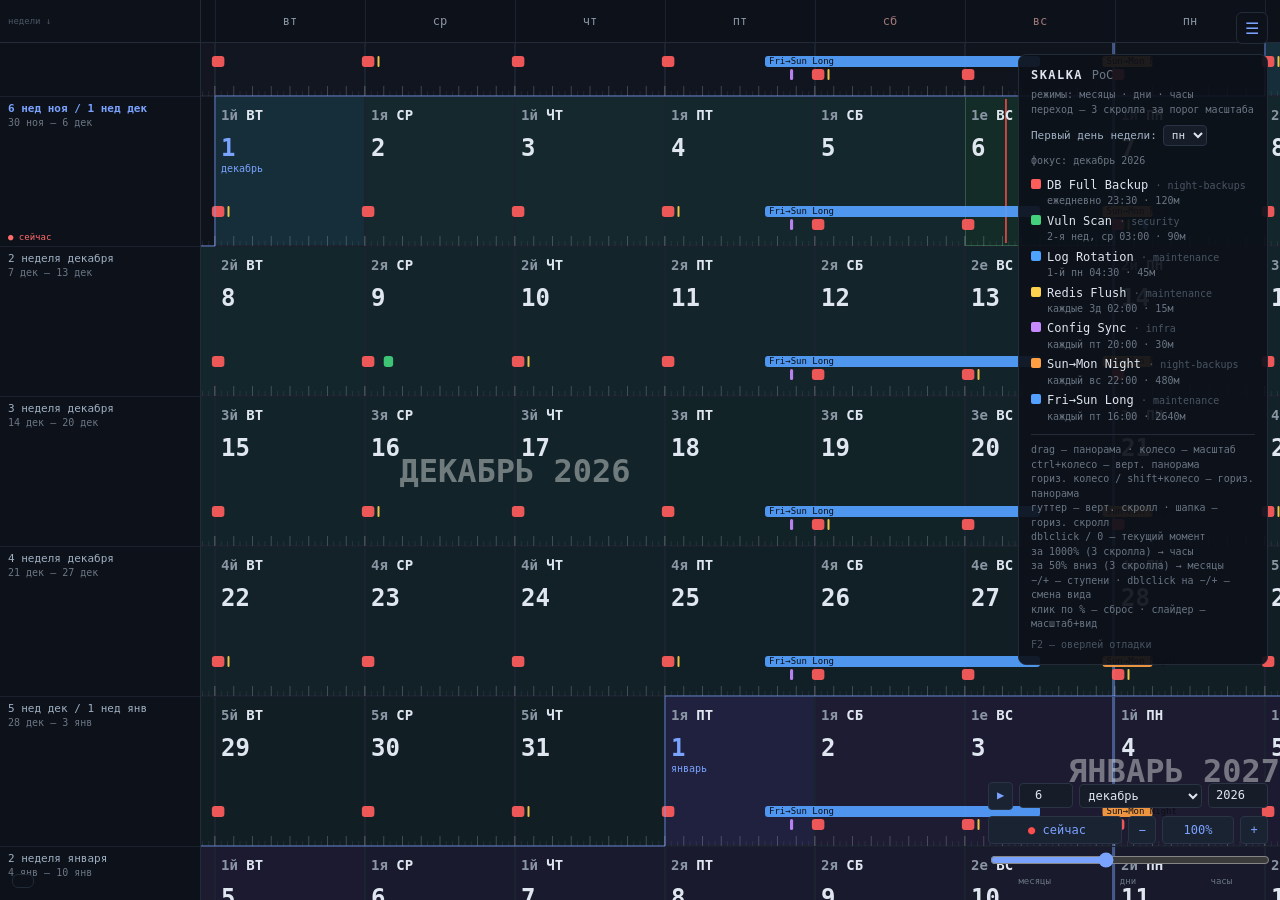
==== commit b3a87c60: "Debug Overlay: Viewport Coordinates & FPS В проекте полностью функционирует диагностический инструме" ====
--- a/POC.html
+++ b/POC.html
@@ -62,11 +62,27 @@
   #zoomSlider { width:100%; cursor:pointer; accent-color:#7aa2ff; }
   #slider-labels { display:flex; justify-content:space-between; font-size:9px; color:#6b7684; margin-top:2px; width:280px; }
   #slider-labels span { flex:1; text-align:center; }
+  #debugOverlay { position:fixed; top:12px; left:12px; padding:10px 12px;
+    background:rgba(13,17,25,.92); border:1px solid #232b38; border-radius:6px;
+    font:14px ui-monospace,monospace; color:#9fb0c3; z-index:99; pointer-events:none;
+    display:none; line-height:1.6; }
+  #debugOverlay .row { display:flex; gap:16px; white-space:nowrap; }
+  #debugOverlay .label { color:#8a9bb0; }
+  #debugOverlay .val { color:#7aa2ff; font-variant-numeric:tabular-nums; }
+  #debugOverlay.visible { display:block; }
 </style>
 </head>
 <body>
 <canvas id="cv"></canvas>
 <button id="toggleHud" title="Скрыть/показать панель">☰</button>
+<div id="debugOverlay">
+  <div class="row"><span class="label">FPS:</span><span class="val" id="dbgFps">0</span></div>
+  <div class="row"><span class="label">Viewport X:</span><span class="val" id="dbgVpX">0</span></div>
+  <div class="row"><span class="label">Viewport Y:</span><span class="val" id="dbgVpY">0</span></div>
+  <div class="row"><span class="label">Cells:</span><span class="val" id="dbgCells">0</span></div>
+  <div class="row"><span class="label">Events:</span><span class="val" id="dbgEvents">0</span></div>
+  <div class="row"><span class="label">Render:</span><span class="val" id="dbgRender">0ms</span></div>
+</div>
 
 <div id="hud">
   <div class="brand">SKALKA <span>PoC</span></div>
@@ -835,9 +851,42 @@
 // ---------- рендер-диспетчер ----------
 let need=true;
 const requestRender=()=>{need=true;};
+// FPS counter
+let frameCount=0,lastFpsTime=performance.now(),currentFps=0;
+// Debug overlay state
+let debugOverlayEnabled=false;
+// Render timing
+let lastRenderStart=0,visibleCells=0,visibleEvents=0;
+
+function updateDebugOverlay(renderTimeMs){
+  if(!debugOverlayEnabled)return;
+  const now=performance.now();
+  frameCount++;
+  if(now-lastFpsTime>=500){
+    currentFps=Math.round(frameCount*1000/(now-lastFpsTime));
+    frameCount=0;
+    lastFpsTime=now;
+    document.getElementById('dbgFps').textContent=currentFps;
+  }
+  const gutterOffset=(state.mode==='timeline')?0:GUTTER;
+  const vpCenterX=state.camX+(W/2-gutterOffset)/VIEW.cellW;
+  const vpCenterY=state.camY+(H/2-HEADER)/VIEW.rowH;
+  document.getElementById('dbgVpX').textContent=vpCenterX.toFixed(2);
+  document.getElementById('dbgVpY').textContent=vpCenterY.toFixed(2);
+  document.getElementById('dbgCells').textContent=visibleCells;
+  document.getElementById('dbgEvents').textContent=visibleEvents;
+  document.getElementById('dbgRender').textContent=renderTimeMs.toFixed(1)+'ms';
+}
+
 function loop(){
   if(transition){need=true;}
-  if(need){need=false;render();}
+  if(need){
+    need=false;
+    const renderStart=performance.now();
+    render();
+    const renderTime=performance.now()-renderStart;
+    updateDebugOverlay(renderTime);
+  }
   if(transition&&snapshotCanvas){
     const elapsed=performance.now()-transition.start;
     const t=Math.min(elapsed/transition.duration,1);
@@ -866,6 +915,8 @@
   computeHover();
   const gridH=H-HEADER,gridW=W-GUTTER;
   const r0=Math.floor(state.camY)-1,r1=Math.ceil(state.camY+gridH/lvl.rowH)+1;
+  const k0=Math.floor(state.camX)-1,k1=Math.ceil(state.camX+(W-GUTTER)/lvl.cellW)+1;
+  visibleCells=(r1-r0+1)*(k1-k0+1);
   ctx.save();
   ctx.beginPath();ctx.rect(GUTTER,HEADER,gridW,gridH);ctx.clip();
   for(let r=r0;r<=r1;r++){renderRowDays(r,HEADER+(r-state.camY)*lvl.rowH,lvl);}
@@ -951,6 +1002,7 @@
 }
 function drawDayEvents(r,y,lvl){
   const bars=computeRowBars(r);
+  visibleEvents=bars.length;
   const cs=contentScale(state.zoom);
   for(const b of bars){
     const isHl=(hl.eventId!==null&&b.e.id===hl.eventId);
@@ -1208,6 +1260,7 @@
   const ch=VIEW.rowH,y=(H-ch)/2;
   const lvl=VIEW;
   const k0=Math.floor(state.camX)-1,k1=Math.ceil(state.camX+W/lvl.cellW)+1;
+  visibleCells=k1-k0+1;
   for(let k=k0;k<=k1;k++){
     const date=addDays(anchorWeekStart,7*r+k);
     const x=(k-state.camX)*lvl.cellW;
@@ -1261,6 +1314,7 @@
 }
 function renderTimelineEvents(){
   const bars=computeTimelineBars();
+  visibleEvents=bars.length;
   for(const b of bars){
     if(b.x1<0||b.x0>W)continue;
     const isHl=(hl.eventId!==null&&b.e.id===hl.eventId);
@@ -1345,6 +1399,8 @@
   computeHover();
   const gridH=H-HEADER,gridW=W-GUTTER;
   const r0=Math.floor(state.camY)-1,r1=Math.ceil(state.camY+gridH/lvl.rowH)+1;
+  const k0=Math.floor(state.camX)-1,k1=Math.ceil(state.camX+(W-GUTTER)/lvl.cellW)+1;
+  visibleCells=(r1-r0+1)*(k1-k0+1);
   ctx.save();
   ctx.beginPath();ctx.rect(GUTTER,HEADER,gridW,gridH);ctx.clip();
   for(let r=r0;r<=r1;r++){
@@ -1412,6 +1468,7 @@
     ctx.fillText(String(date.getDate()),x+6,y+lvl.rowH*0.6);
   }
   const bars=computeMonthRowBars(r);
+  visibleEvents=bars.length;
   for(const b of bars){
     const isHl=(hl.eventId!==null&&b.e.id===hl.eventId);
     ctx.globalAlpha=isHl?1:0.8;
@@ -1511,7 +1568,7 @@
   requestRender();
 }
 window.addEventListener('wheel',e=>{
-  if(e.target.closest&&e.target.closest('#hud,#zoom-controls'))return;
+  if(e.target.closest&&e.target.closest('#hud,#zoom-controls,#debugOverlay'))return;
   e.preventDefault();
   if(e.ctrlKey){
     let dy=e.deltaY;
@@ -1553,7 +1610,16 @@
   else if(e.key==='ArrowRight'){state.camX+=1;requestRender();}
   else if(e.key==='ArrowUp'&&state.mode!=='timeline'){state.camY-=.2;requestRender();}
   else if(e.key==='ArrowDown'&&state.mode!=='timeline'){state.camY+=.2;requestRender();}
+  else if(e.key==='F2'){toggleDebugOverlay();}
 });
+
+function toggleDebugOverlay(){
+  debugOverlayEnabled=!debugOverlayEnabled;
+  const overlay=document.getElementById('debugOverlay');
+  if(overlay){
+    overlay.classList.toggle('visible',debugOverlayEnabled);
+  }
+}
 
 function rr(x,y,w,h,r){
   ctx.beginPath();
@@ -1634,11 +1700,22 @@
     const hud=document.getElementById('hud');
     hud.style.display=hud.style.display==='none'?'':'none';
   };
+  // Debug overlay toggle with keyboard shortcut hint in help section
 }
 
 // ---------- HUD ----------
 function updateHud(){
   document.getElementById('anchor').textContent='фокус: '+MF[today.getMonth()]+' '+today.getFullYear();
+  // Add debug overlay info to HUD help section
+  const helpEl=document.querySelector('.help');
+  if(helpEl && !helpEl.querySelector('.debug-hint')){
+    const debugHint=document.createElement('div');
+    debugHint.className='debug-hint';
+    debugHint.style.marginTop='6px';
+    debugHint.style.color='#4a5563';
+    debugHint.textContent='F2 — оверлей отладки';
+    helpEl.appendChild(debugHint);
+  }
 }
 (function buildLegend(){
   const el=document.getElementById('legend');
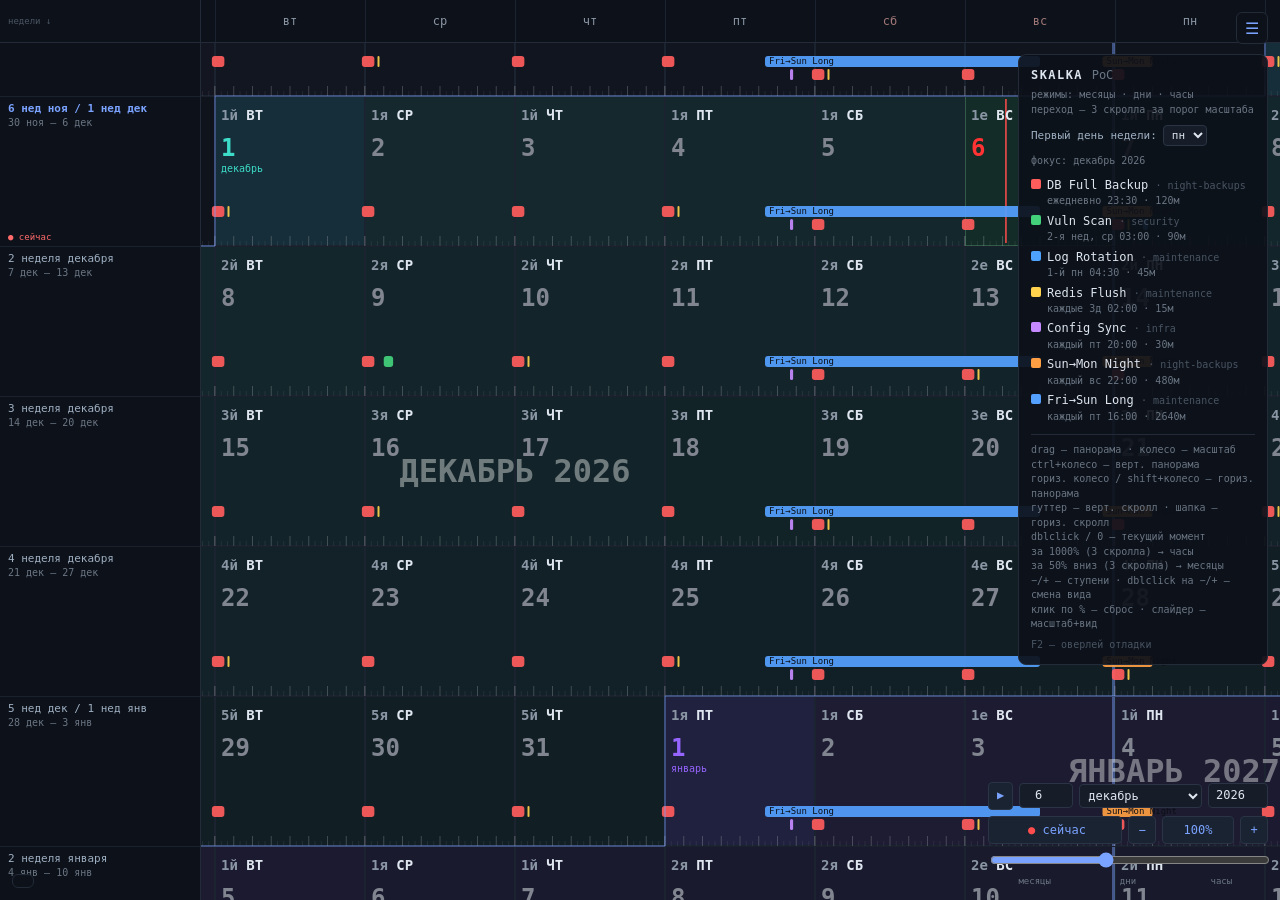
==== commit 32564126: "Issue  #19 Month Silhouette Highlight in Days View" ====
--- a/POC.html
+++ b/POC.html
@@ -1,3 +1,4 @@
+
 <!DOCTYPE html>
 <html lang="ru">
 <head>
@@ -481,7 +482,8 @@
 }
 
 let hl={dow:null,dowOrd:null,dateNum:null,weekNum:null,monthIdx:null,eventId:null,
-        hoverDow:null,hoverWeekNum:null,hoverMonthIdx:null,hoverMonthWeekStart:null};
+        hoverDow:null,hoverWeekNum:null,hoverMonthIdx:null,hoverMonthWeekStart:null,
+        hoverSeamLeft:null,hoverSeamRight:null};
 let hoverRegion=null,hoverCell=null,hoverHeaderK=null,hoverGutterR=null;
 
 function rowWeekStart(r){
@@ -595,7 +597,8 @@
 }
 function computeHover(){
   hl={dow:null,dowOrd:null,dateNum:null,weekNum:null,monthIdx:null,eventId:null,
-      hoverDow:null,hoverWeekNum:null,hoverMonthIdx:null,hoverMonthWeekStart:null};
+      hoverDow:null,hoverWeekNum:null,hoverMonthIdx:null,hoverMonthWeekStart:null,
+      hoverSeamLeft:null,hoverSeamRight:null};
   hoverRegion=null;hoverCell=null;hoverHeaderK=null;hoverGutterR=null;
   if(!state.mouse){statusEl.textContent='';return;}
   const mx=state.mouse.x,my=state.mouse.y,lvl=VIEW;
@@ -613,6 +616,23 @@
       hl.hoverWeekNum=weekNumberOfMonday(startOfWeekFDOW(date));
       hl.hoverMonthIdx=date.getFullYear()*12+date.getMonth();
       hl.hoverMonthWeekStart=startOfWeekFDOW(date);
+      // вычисляем вертикальную полосу между ближайшими швами для вида "дни"
+      // Нам нужно выделить 7 столбцов слева от ближайшего справа шва (включительно)
+      // Позиция внутри недели (0..6) с учётом firstDayOfWeek
+      let cellDow;
+      if(state.firstDayOfWeek==='sun'){
+        cellDow=date.getDay(); // 0=вс, 1=пн, ..., 6=сб
+      } else {
+        cellDow=dowMon0(date); // 0=пн, 1=вт, ..., 6=вс
+      }
+      // Шов справа - это конец недели (позиция 6 в локальной неделе)
+      const daysToSeamRight = (6 - cellDow + 7) % 7;
+      const rightSeamCol = k + daysToSeamRight;
+      // Левая граница - 6 дней до правого шва (всего 7 дней)
+      const leftCol = rightSeamCol - 6;
+      // Сохраняем абсолютные индексы колонок
+      hl.hoverSeamLeft = leftCol;
+      hl.hoverSeamRight = rightSeamCol;
       const bars=computeRowBars(r);
       let hb=null;
       for(const b of bars){if(mx>=b.x0&&mx<=b.x1&&my>=b.y0&&my<=b.y1){hb=b;break;}}
@@ -954,12 +974,15 @@
     // подсветка координат при наведении (6-9%)
     if(hl.hoverDow!==null&&dow===hl.hoverDow){ctx.fillStyle='rgba(77,208,225,0.07)';ctx.fillRect(x,y,lvl.cellW,lvl.rowH);}
     if(isHoverRow){ctx.fillStyle='rgba(67,209,124,0.07)';ctx.fillRect(x,y,lvl.cellW,lvl.rowH);}
-    // подсветка месяца между ближайшими швами
-    if(hl.hoverMonthIdx!==null&&hl.hoverMonthWeekStart!==null&&(date.getFullYear()*12+date.getMonth())===hl.hoverMonthIdx){
-      const cellWeekStart=startOfWeekFDOW(date);
-      if(sameDay(cellWeekStart,hl.hoverMonthWeekStart)){
-        ctx.fillStyle='rgba(100,170,255,0.07)';
-        ctx.fillRect(x,y,lvl.cellW,lvl.rowH);
+    // подсветка силуэта месяца ярким желтым цветом (для отладки логики)
+    if(hl.hoverMonthIdx!==null&&hl.hoverSeamLeft!==null&&hl.hoverSeamRight!==null){
+      const cellMonthIdx=date.getFullYear()*12+date.getMonth();
+      if(cellMonthIdx===hl.hoverMonthIdx){
+        // Проверяем, попадает ли ячейка в диапазон из 7 столбцов
+        if(k>=hl.hoverSeamLeft&&k<=hl.hoverSeamRight){
+          ctx.fillStyle='rgba(255,255,0,0.5)';  // яркий желтый для отладки
+          ctx.fillRect(x,y,lvl.cellW,lvl.rowH);
+        }
       }
     }
     // существующие подсветки
@@ -994,9 +1017,26 @@
     ctx.fillStyle=(hl.dowOrd&&ord===hl.dowOrd.ord&&dow===hl.dowOrd.dow)?'#c58aff':'#dfe6ef';
     ctx.fillText(DWU[dow],x+6+wOrd+wEnd+ctx.measureText(' ').width,y+L.ordY);
     ctx.font=`bold ${24*L.cs}px ui-monospace,monospace`;
-    ctx.fillStyle=first?'#7aa2ff':(hl.dateNum===date.getDate()?'#ffd24d':'#dfe6ef');
+    const isToday = sameDay(date, today);
+    // Determine day number color with priority: Today > 1st of month > Highlighted silhouette > Default
+    let dayColor = '#808590'; // Default gray
+    if (isToday) {
+      dayColor = '#ff3333'; // Red for today
+    } else if (first) {
+      dayColor = date.getMonth() % 2 === 0 ? '#9664ff' : '#3cdcc8'; // Gradient colors for 1st
+    } else if (hl.active && k >= hl.hoverSeamLeft && k <= hl.hoverSeamRight && date.getMonth() === hl.hoverMonth) {
+      dayColor = '#dfe6ef'; // Light gray for highlighted month silhouette
+    }
+    ctx.fillStyle = dayColor;
     ctx.fillText(String(date.getDate()),x+6,y+L.dateY);
-    if(first){ctx.font=`${10*L.cs}px ui-monospace,monospace`;ctx.fillStyle='#7aa2ff';ctx.fillText(MF[date.getMonth()],x+6,y+L.dateY+16*L.cs);}
+    if(first){
+      ctx.font=`${10*L.cs}px ui-monospace,monospace`;
+      // Month name color: Today > 1st of month colors
+      let monthColor = date.getMonth() % 2 === 0 ? '#9664ff' : '#3cdcc8';
+      if (isToday) monthColor = '#ff3333';
+      ctx.fillStyle = monthColor;
+      ctx.fillText(MF[date.getMonth()],x+6,y+L.dateY+16*L.cs);
+    }
   }
   drawDayEvents(r,y,lvl);
 }
@@ -1464,7 +1504,16 @@
     const seamDow=state.firstDayOfWeek==='sun'?5:6;
     if(dow===seamDow){ctx.fillStyle='rgba(122,162,255,0.45)';ctx.fillRect(x+lvl.cellW-3,y,3,lvl.rowH);}
     ctx.font=`bold ${Math.round(14*numScale)}px ui-monospace,monospace`;
-    ctx.fillStyle=first?'#7aa2ff':(hl.dateNum===date.getDate()?'#ffd24d':'#dfe6ef');
+    // Determine day number color with priority: Today > 1st of month > Highlighted silhouette > Default
+    let monthColor = '#808590'; // Default gray
+    if (sameDay(date, today)) {
+      monthColor = '#ff3333'; // Red for today
+    } else if (first) {
+      monthColor = date.getMonth() % 2 === 0 ? '#9664ff' : '#3cdcc8'; // Gradient colors for 1st
+    } else if (hl.active && k >= hl.hoverSeamLeft && k <= hl.hoverSeamRight && date.getMonth() === hl.hoverMonth) {
+      monthColor = '#dfe6ef'; // Light gray for highlighted month silhouette
+    }
+    ctx.fillStyle = monthColor;
     ctx.fillText(String(date.getDate()),x+6,y+lvl.rowH*0.6);
   }
   const bars=computeMonthRowBars(r);
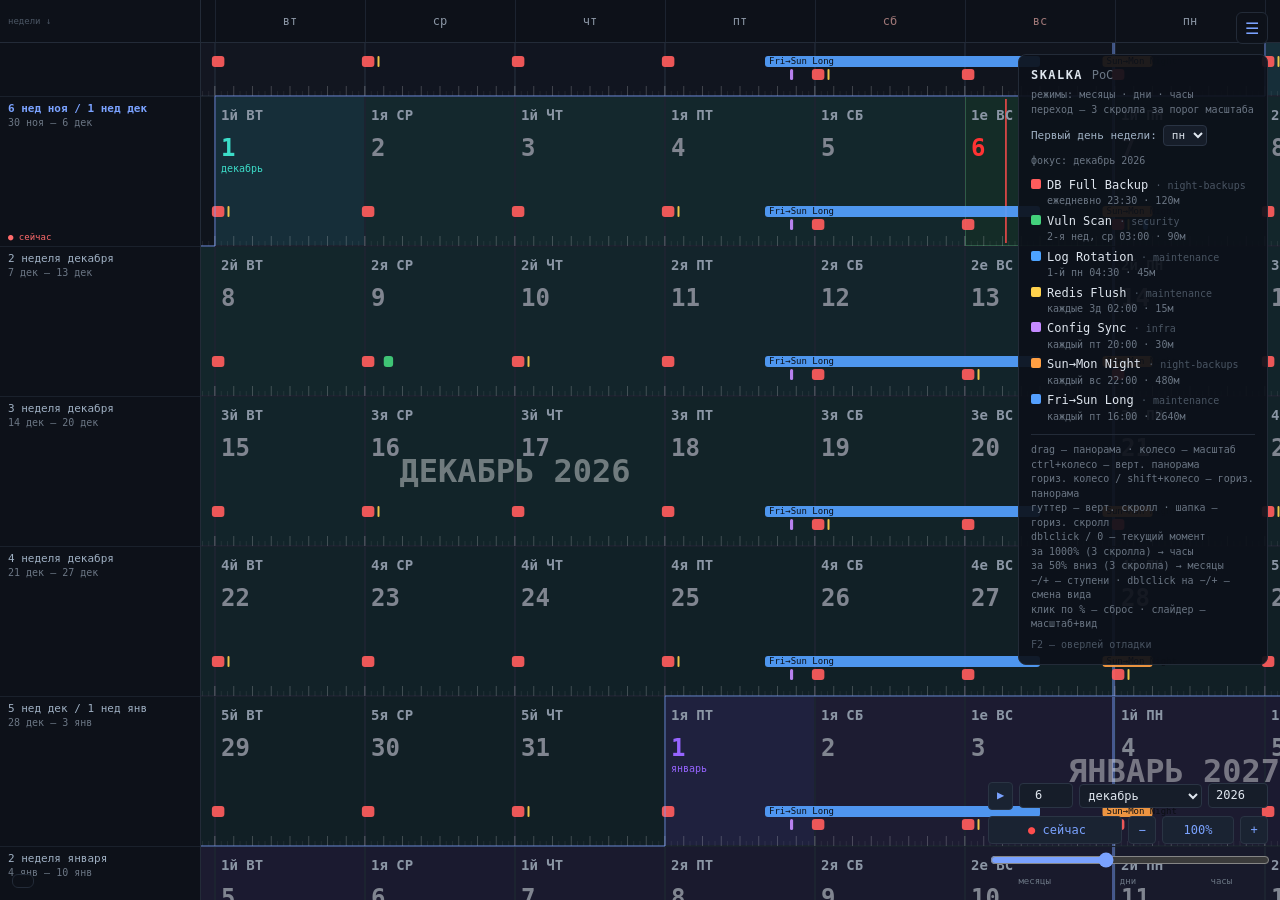
==== commit b1fd7586: "Issue  #19 Month Silhouette Highlight in Days View Выделением цветом шрифтов" ====
--- a/POC.html
+++ b/POC.html
@@ -1,4 +1,3 @@
-
 <!DOCTYPE html>
 <html lang="ru">
 <head>
@@ -974,13 +973,13 @@
     // подсветка координат при наведении (6-9%)
     if(hl.hoverDow!==null&&dow===hl.hoverDow){ctx.fillStyle='rgba(77,208,225,0.07)';ctx.fillRect(x,y,lvl.cellW,lvl.rowH);}
     if(isHoverRow){ctx.fillStyle='rgba(67,209,124,0.07)';ctx.fillRect(x,y,lvl.cellW,lvl.rowH);}
-    // подсветка силуэта месяца ярким желтым цветом (для отладки логики)
+    // подсветка силуэта месяца (бледно-белый для дат внутри месяца между швами)
     if(hl.hoverMonthIdx!==null&&hl.hoverSeamLeft!==null&&hl.hoverSeamRight!==null){
       const cellMonthIdx=date.getFullYear()*12+date.getMonth();
       if(cellMonthIdx===hl.hoverMonthIdx){
         // Проверяем, попадает ли ячейка в диапазон из 7 столбцов
         if(k>=hl.hoverSeamLeft&&k<=hl.hoverSeamRight){
-          ctx.fillStyle='rgba(255,255,0,0.5)';  // яркий желтый для отладки
+          ctx.fillStyle='rgba(223,230,239,0.04)';  // бледно-белый для силуэта месяца
           ctx.fillRect(x,y,lvl.cellW,lvl.rowH);
         }
       }
@@ -1014,7 +1013,11 @@
       ctx.fillText(endTxt,x+6+wOrd,y+L.ordY);
       ctx.globalAlpha=1;
     }
-    ctx.fillStyle=(hl.dowOrd&&ord===hl.dowOrd.ord&&dow===hl.dowOrd.dow)?'#c58aff':'#dfe6ef';
+    ctx.fillStyle=(hl.dowOrd&&ord===hl.dowOrd.ord&&dow===hl.dowOrd.dow)?'#c58aff':'#8b96a5';
+    // If not dowOrd highlighted, check if in month silhouette
+    if (!(hl.dowOrd&&ord===hl.dowOrd.ord&&dow===hl.dowOrd.dow) && hl.hoverSeamLeft !== null && hl.hoverSeamRight !== null && k >= hl.hoverSeamLeft && k <= hl.hoverSeamRight && (date.getFullYear()*12+date.getMonth()) === hl.hoverMonthIdx) {
+      ctx.fillStyle = '#dfe6ef';
+    }
     ctx.fillText(DWU[dow],x+6+wOrd+wEnd+ctx.measureText(' ').width,y+L.ordY);
     ctx.font=`bold ${24*L.cs}px ui-monospace,monospace`;
     const isToday = sameDay(date, today);
@@ -1024,7 +1027,7 @@
       dayColor = '#ff3333'; // Red for today
     } else if (first) {
       dayColor = date.getMonth() % 2 === 0 ? '#9664ff' : '#3cdcc8'; // Gradient colors for 1st
-    } else if (hl.active && k >= hl.hoverSeamLeft && k <= hl.hoverSeamRight && date.getMonth() === hl.hoverMonth) {
+    } else if (hl.hoverSeamLeft !== null && hl.hoverSeamRight !== null && k >= hl.hoverSeamLeft && k <= hl.hoverSeamRight && (date.getFullYear()*12+date.getMonth()) === hl.hoverMonthIdx) {
       dayColor = '#dfe6ef'; // Light gray for highlighted month silhouette
     }
     ctx.fillStyle = dayColor;
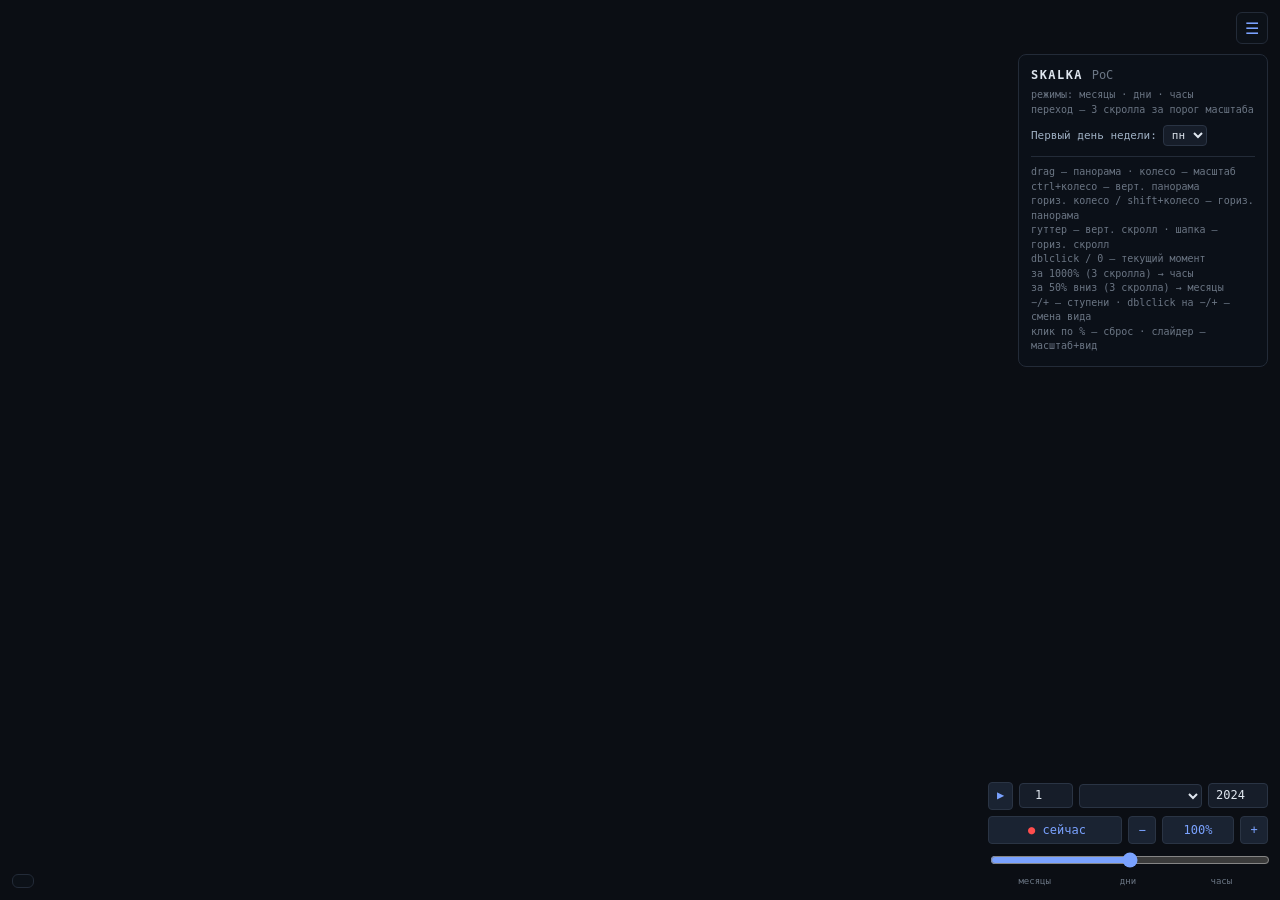
==== commit 5af08a09: "Update POC.html fix date color in "moths in row"" ====
--- a/POC.html
+++ b/POC.html
@@ -1507,15 +1507,12 @@
     const seamDow=state.firstDayOfWeek==='sun'?5:6;
     if(dow===seamDow){ctx.fillStyle='rgba(122,162,255,0.45)';ctx.fillRect(x+lvl.cellW-3,y,3,lvl.rowH);}
     ctx.font=`bold ${Math.round(14*numScale)}px ui-monospace,monospace`;
-    // Determine day number color with priority: Today > 1st of month > Highlighted silhouette > Default
-    let monthColor = '#808590'; // Default gray
+    // Determine day number color with priority: Today > 1st of month > Default
+    let monthColor = '#dfe6ef'; // Default gray
     if (sameDay(date, today)) {
       monthColor = '#ff3333'; // Red for today
     } else if (first) {
       monthColor = date.getMonth() % 2 === 0 ? '#9664ff' : '#3cdcc8'; // Gradient colors for 1st
-    } else if (hl.active && k >= hl.hoverSeamLeft && k <= hl.hoverSeamRight && date.getMonth() === hl.hoverMonth) {
-      monthColor = '#dfe6ef'; // Light gray for highlighted month silhouette
-    }
     ctx.fillStyle = monthColor;
     ctx.fillText(String(date.getDate()),x+6,y+lvl.rowH*0.6);
   }
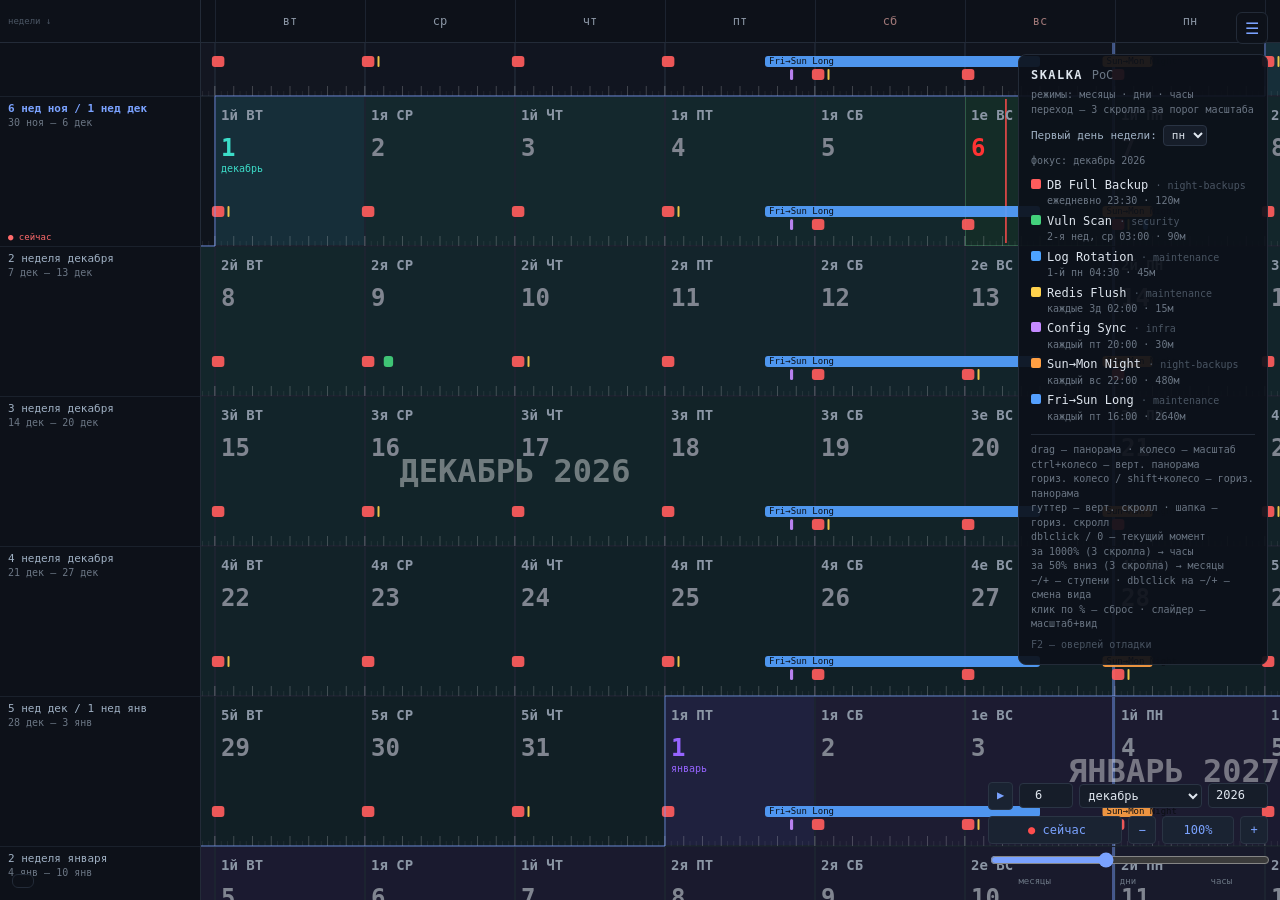
==== commit 70923446: "Update POC.html fix font color and size" ====
--- a/POC.html
+++ b/POC.html
@@ -1021,12 +1021,14 @@
     ctx.fillText(DWU[dow],x+6+wOrd+wEnd+ctx.measureText(' ').width,y+L.ordY);
     ctx.font=`bold ${24*L.cs}px ui-monospace,monospace`;
     const isToday = sameDay(date, today);
-    // Determine day number color with priority: Today > 1st of month > Highlighted silhouette > Default
+    // Determine day number color with priority: Highlighted date number > Today > 1st of month > Highlighted silhouette > Default
     let dayColor = '#808590'; // Default gray
-    if (isToday) {
+    if (hl.dateNum===date.getDate()) {
+      dayColor = '#ffd24d';
+    } else if (isToday) {
       dayColor = '#ff3333'; // Red for today
     } else if (first) {
-      dayColor = date.getMonth() % 2 === 0 ? '#9664ff' : '#3cdcc8'; // Gradient colors for 1st
+      dayColor = date.getMonth() % 2 === 0 ? '#9664ff' : '#3cdcc8'; // Gradient colors for 1st 
     } else if (hl.hoverSeamLeft !== null && hl.hoverSeamRight !== null && k >= hl.hoverSeamLeft && k <= hl.hoverSeamRight && (date.getFullYear()*12+date.getMonth()) === hl.hoverMonthIdx) {
       dayColor = '#dfe6ef'; // Light gray for highlighted month silhouette
     }
@@ -1506,13 +1508,16 @@
     }
     const seamDow=state.firstDayOfWeek==='sun'?5:6;
     if(dow===seamDow){ctx.fillStyle='rgba(122,162,255,0.45)';ctx.fillRect(x+lvl.cellW-3,y,3,lvl.rowH);}
-    ctx.font=`bold ${Math.round(14*numScale)}px ui-monospace,monospace`;
-    // Determine day number color with priority: Today > 1st of month > Default
+    ctx.font=`bold ${Math.round(20*numScale)}px ui-monospace,monospace`;
+    // Determine day number color with priority: Highlighted date number > Today > 1st of month > Highlighted silhouette > Default
     let monthColor = '#dfe6ef'; // Default gray
-    if (sameDay(date, today)) {
+    if (hl.dateNum===date.getDate()) {
+      monthColor = '#ffd24d'; // Yellow foh Highlighted date number
+    } else if (sameDay(date, today)) {
       monthColor = '#ff3333'; // Red for today
     } else if (first) {
       monthColor = date.getMonth() % 2 === 0 ? '#9664ff' : '#3cdcc8'; // Gradient colors for 1st
+    }
     ctx.fillStyle = monthColor;
     ctx.fillText(String(date.getDate()),x+6,y+lvl.rowH*0.6);
   }
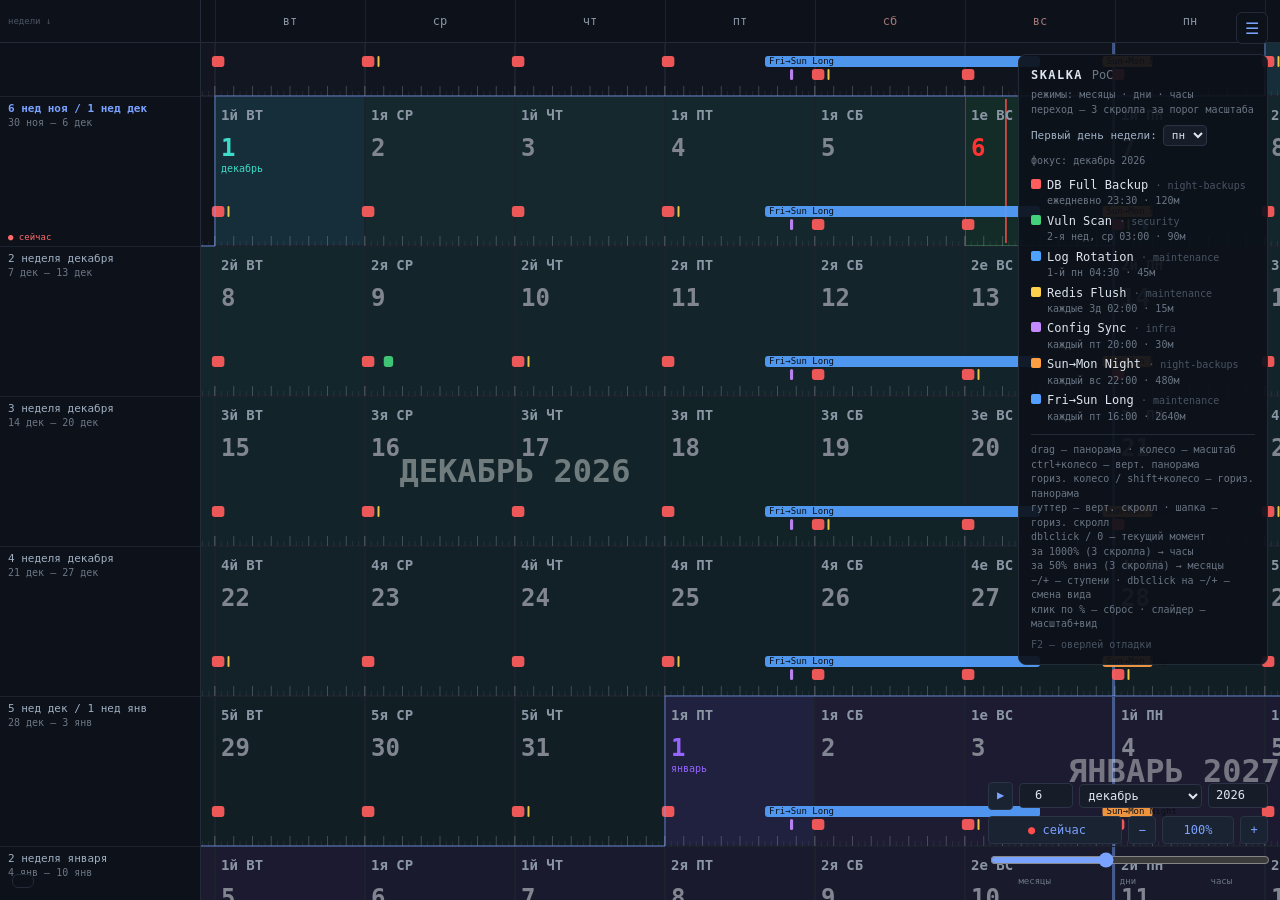
==== commit d811cd22: "no hardcoded colors!" ====
--- a/POC.html
+++ b/POC.html
@@ -4,71 +4,142 @@
 <meta charset="utf-8">
 <title>SKALKA PoC</title>
 <style>
-  :root { color-scheme: dark; }
+    :root {
+    color-scheme: dark;
+    /* === базовые поверхности === */
+    --bg:                  #0b0e14;  /* фон страницы/холста; текст на плашках событий */
+    --panel-bg:            rgba(13,17,25,0.92); /* подложка HUD-панелей */
+    --chrome:              #0d1119;  /* непрозрачный фон гуттера и шапки */
+    --cell-bg:             #0f141c;  /* фон обычной ячейки */
+    --cell-bg-today:       #101a17;  /* фон ячейки «сегодня» */
+    --cell-bg-first:       #121a28;  /* фон ячейки 1-го числа */
+    --border:              #232b38;  /* рамки панелей; границы ячеек в «часах» */
+    --border-hover:        #3a4a64;  /* рамка кнопки панели при наведении */
+    --grid-line:           #1b222e;  /* линии сетки: границы ячеек и строк (ср. #1c2330/#1a212c) */
+    --input-bg:            #161d29;  /* фон полей ввода */
+    --input-border:        #2a3444;  /* рамка полей ввода */
+    --button-bg:           #1a2332;  /* фон кнопок */
+    --button-bg-hover:     #223047;  /* фон кнопок при наведении */
+    --time-label-bg:       rgba(11,14,20,0.9); /* плашка значения курсора времени */
+
+    /* === текст === */
+    --text:                #dfe6ef;  /* основной цвет текста */
+    --text-soft:           #9fb0c3;  /* приглушённый текст */
+    --text-dim:            #6b7684;  /* тусклый текст */
+    --text-faint:          #4a5563;  /* едва заметный текст */
+    --text-cell:           #8b96a5;  /* номер недели/день недели в ячейке и шапке */
+    --text-weekend:        #a07878;  /* выходные в шапке */
+    --text-daynum:         #808590;  /* число месяца по умолчанию */
+    --text-daynum-today:   #ff3333;  /* число месяца «сегодня» */
+    --text-debug:          #8a9bb0;  /* метки в оверлее отладки */
+
+    /* === акцент === */
+    --accent:              #7aa2ff;  /* основной акцент (кнопки, обводка, текущая неделя) */
+    --accent-hover:        #a8c5ff;  /* акцент при наведении */
+
+    /* === подсветки (hl) === */
+    --seam-line:           rgba(122,162,255,0.45); /* вертикальный шов недели */
+    --month-frame:         rgba(122,162,255,0.5);  /* рамка месяца */
+    --hl-header-hover:     rgba(122,162,255,0.12); /* ховер-заливка в шапке */
+    --hl-gutter-hover:     rgba(122,162,255,0.10); /* ховер-заливка в гуттере */
+    --hl-hover-dow:        rgba(77,208,225,0.07);  /* координатная подсветка дня недели (ховер на ячейке) */
+    --hl-dow:              rgba(77,208,225,0.14);  /* подсветка дня недели (ховер шапки) */
+    --hl-header-dow:       rgba(77,208,225,0.15);  /* подсветка колонки в шапке */
+    --hl-hover-row:        rgba(67,209,124,0.07);  /* подсветка строки при ховере */
+    --hl-week-month:       rgba(67,209,124,0.09);  /* подсветка недели/месяца в ячейке */
+    --hl-gutter-week:      rgba(67,209,124,0.12);  /* подсветка недели/месяца в гуттере */
+    --hl-date:             rgba(255,210,77,0.16);  /* подсветка числа в ячейке */
+    --hl-date-strong:      #ffd24d;  /* яркое число при подсветке */
+    --hl-ord:              rgba(197,138,255,0.14); /* подсветка порядкового номера дня */
+    --hl-ord-strong:       #c58aff;  /* яркий номер порядка */
+    --silhouette-month:    rgba(223,230,239,0.04); /* силуэт месяца между швами */
+    --hl-monthrow-row:     rgba(100,170,255,0.05); /* ховер строки в «месяцах» */
+    --hl-monthrow-week:    rgba(100,170,255,0.07); /* ховер недели в «месяцах» */
+
+    /* === время и месяц === */
+    --now-line:            #ff4d4d;  /* красная полоска «сейчас» */
+    --now-label:           #ff6b6b;  /* метка «● сейчас» в гуттере */
+    --cell-border-today:   #2e5c47;  /* рамка ячейки «сегодня» */
+    --month-label-odd:     #9664ff;  /* 1-е число и название месяца (нечётный) */
+    --month-label-even:    #3cdcc8;  /* 1-е число и название месяца (чётный) */
+    --gradient-odd-rgb:    150,100,255; /* градиент нечётного месяца (RGB-триплет) */
+    --gradient-even-rgb:   60,220,200;  /* градиент чётного месяца (RGB-триплет) */
+    --white-rgb:           255,255,255; /* белый (RGB-триплет для динамического alpha) */
+    --white:               #ffffff;  /* белый контраст: обводка событий, текст плашки времени */
+
+    /* === цвета демо-событий (данные, не UI) === */
+    --event-bkp:           #ff5c5c;
+    --event-scan:          #43d17c;
+    --event-logs:          #4da3ff;
+    --event-redis:         #ffd24d;
+    --event-sync:          #c58aff;
+    --event-sunmon:        #ff9f43;
+    --event-frisun:        #54a0ff;
+  }
   * { box-sizing: border-box; }
-  html,body { margin:0; height:100%; overflow:hidden; overscroll-behavior:none; background:#0b0e14;
-    font:12px/1.45 ui-monospace,"Cascadia Mono",Consolas,monospace; color:#dfe6ef; }
+  html,body { margin:0; height:100%; overflow:hidden; overscroll-behavior:none; background:var(--bg);
+    font:12px/1.45 ui-monospace,"Cascadia Mono",Consolas,monospace; color:var(--text); }
   canvas { display:block; cursor:grab; }
   canvas.drag { cursor:grabbing; }
   #toggleHud { position:fixed; top:12px; right:12px; width:32px; height:32px; z-index:100;
-    background:rgba(13,17,25,.92); border:1px solid #232b38; border-radius:6px;
-    color:#7aa2ff; font-size:16px; cursor:pointer; display:flex; align-items:center; justify-content:center; }
-  #toggleHud:hover { color:#a8c5ff; border-color:#3a4a64; }
+    background:var(--panel-bg); border:1px solid var(--border); border-radius:6px;
+    color:var(--accent); font-size:16px; cursor:pointer; display:flex; align-items:center; justify-content:center; }
+  #toggleHud:hover { color:var(--accent-hover); border-color:var(--border-hover); }
   #hud { position:fixed; top:54px; right:12px; width:250px; padding:12px;
-    background:rgba(13,17,25,.92); border:1px solid #232b38; border-radius:8px;
+    background:var(--panel-bg); border:1px solid var(--border); border-radius:8px;
     user-select:none; max-height:calc(100vh - 70px); overflow-y:auto; }
   #hud .brand { font-weight:700; letter-spacing:.12em; }
-  #hud .brand span { color:#6b7684; font-weight:400; letter-spacing:0; }
-  #hud .sub { color:#6b7684; font-size:10px; margin:4px 0 8px; }
-  .fdow-bar { display:flex; gap:6px; align-items:center; margin-bottom:8px; font-size:11px; color:#9fb0c3; }
-  .fdow-bar select { background:#161d29; color:#dfe6ef; border:1px solid #2a3444; border-radius:4px; font:inherit; padding:2px 4px; }
+  #hud .brand span { color:var(--text-dim); font-weight:400; letter-spacing:0; }
+  #hud .sub { color:var(--text-dim); font-size:10px; margin:4px 0 8px; }
+  .fdow-bar { display:flex; gap:6px; align-items:center; margin-bottom:8px; font-size:11px; color:var(--text-soft); }
+  .fdow-bar select { background:var(--input-bg); color:var(--text); border:1px solid var(--input-border); border-radius:4px; font:inherit; padding:2px 4px; }
   .datebar { display:flex; gap:4px; margin-bottom:8px; align-items:center; }
-  .datebar input,.datebar select { background:#161d29; color:#dfe6ef; border:1px solid #2a3444;
+  .datebar input,.datebar select { background:var(--input-bg); color:var(--text); border:1px solid var(--input-border);
     border-radius:4px; font:inherit; padding:3px 4px; }
   .datebar input[type=number]{ width:54px; }
   .datebar select { flex:1; min-width:0; }
-  .datebar button { background:#1a2332; color:#7aa2ff; border:1px solid #2a3444;
+  .datebar button { background:var(--button-bg); color:var(--accent); border:1px solid var(--input-border);
     border-radius:4px; cursor:pointer; font:inherit; padding:3px 8px; }
-  .datebar button:hover { background:#223047; }
-  #anchor { color:#6b7684; font-size:10px; margin-bottom:8px; }
+  .datebar button:hover { background:var(--button-bg-hover); }
+  #anchor { color:var(--text-dim); font-size:10px; margin-bottom:8px; }
   .lg { display:flex; align-items:flex-start; gap:6px; margin:4px 0; }
   .lg .sw { width:10px; height:10px; border-radius:2px; margin-top:2px; flex:none; }
-  .lg small { color:#6b7684; display:block; }
-  .help { margin-top:10px; padding-top:8px; border-top:1px solid #232b38; color:#6b7684; font-size:10px; }
+  .lg small { color:var(--text-dim); display:block; }
+  .help { margin-top:10px; padding-top:8px; border-top:1px solid var(--border); color:var(--text-dim); font-size:10px; }
   #status { position:fixed; left:12px; bottom:12px; max-width:70vw; padding:6px 10px;
-    background:rgba(13,17,25,.92); border:1px solid #232b38; border-radius:6px; color:#9fb0c3;
+    background:var(--panel-bg); border:1px solid var(--border); border-radius:6px; color:var(--text-soft);
     white-space:nowrap; overflow:hidden; text-overflow:ellipsis; }
   #zoom-controls { position:fixed; right:12px; bottom:12px; display:flex; flex-direction:column;
     gap:6px; align-items:flex-end; z-index:100; }
   .nav-row { width:280px; display:flex; align-items:center; gap:6px; }
-  #date-nav-btn { background:#1a2332; color:#7aa2ff; border:1px solid #2a3444;
+  #date-nav-btn { background:var(--button-bg); color:var(--accent); border:1px solid var(--input-border);
     border-radius:4px; cursor:pointer; font:inherit; padding:3px 8px; height:28px;
     display:flex; align-items:center; justify-content:center; min-width:24px; font-size:12px; }
-  #date-nav-btn:hover { background:#223047; }
-  #nav-day, #nav-month, #nav-year { background:#161d29; color:#dfe6ef;
-    border:1px solid #2a3444; border-radius:4px; font:inherit; padding:3px 4px; box-sizing:border-box; }
+  #date-nav-btn:hover { background:var(--button-bg-hover); }
+  #nav-day, #nav-month, #nav-year { background:var(--input-bg); color:var(--text);
+    border:1px solid var(--input-border); border-radius:4px; font:inherit; padding:3px 4px; box-sizing:border-box; }
   #nav-day { width:54px; text-align:center; }
   #nav-month { flex:1; min-width:0; }
   #nav-year { width:60px; text-align:center; }
   #zoom-bar { display:flex; align-items:center; gap:6px; width:280px; height:28px; }
-  #zoom-bar button, #zoomPct { height:28px; box-sizing:border-box; background:#1a2332; color:#7aa2ff;
-    border:1px solid #2a3444; border-radius:4px; cursor:pointer; font:inherit; font-size:12px; line-height:1;
+  #zoom-bar button, #zoomPct { height:28px; box-sizing:border-box; background:var(--button-bg); color:var(--accent);
+    border:1px solid var(--input-border); border-radius:4px; cursor:pointer; font:inherit; font-size:12px; line-height:1;
     display:flex; align-items:center; justify-content:center; }
-  #zoom-bar button:hover, #zoomPct:hover { background:#223047; }
+  #zoom-bar button:hover, #zoomPct:hover { background:var(--button-bg-hover); }
   #gonow { flex:1; min-width:100px; justify-content:flex-start; padding-left:10px; }
   #zoom-out, #zoom-in { width:28px; flex:none; padding:0; }
   #zoomPct { width:72px; flex:none; }
   #slider-wrap { width:280px; }
-  #zoomSlider { width:100%; cursor:pointer; accent-color:#7aa2ff; }
-  #slider-labels { display:flex; justify-content:space-between; font-size:9px; color:#6b7684; margin-top:2px; width:280px; }
+  #zoomSlider { width:100%; cursor:pointer; accent-color:var(--accent); }
+  #slider-labels { display:flex; justify-content:space-between; font-size:9px; color:var(--text-dim); margin-top:2px; width:280px; }
   #slider-labels span { flex:1; text-align:center; }
   #debugOverlay { position:fixed; top:12px; left:12px; padding:10px 12px;
-    background:rgba(13,17,25,.92); border:1px solid #232b38; border-radius:6px;
-    font:14px ui-monospace,monospace; color:#9fb0c3; z-index:99; pointer-events:none;
+    background:var(--panel-bg); border:1px solid var(--border); border-radius:6px;
+    font:14px ui-monospace,monospace; color:var(--text-soft); z-index:99; pointer-events:none;
     display:none; line-height:1.6; }
   #debugOverlay .row { display:flex; gap:16px; white-space:nowrap; }
-  #debugOverlay .label { color:#8a9bb0; }
-  #debugOverlay .val { color:#7aa2ff; font-variant-numeric:tabular-nums; }
+  #debugOverlay .label { color:var(--text-debug); }
+  #debugOverlay .val { color:var(--accent); font-variant-numeric:tabular-nums; }
   #debugOverlay.visible { display:block; }
 </style>
 </head>
@@ -120,7 +191,7 @@
   </div>
   <!-- Строка 2: Кнопка Сейчас + масштаб -->
   <div id="zoom-bar">
-    <button id="gonow" title="текущий момент"><span style="color:#ff4d4d">●</span>&nbsp;сейчас</button>
+    <button id="gonow" title="текущий момент"><span style="color:var(--now-line)">●</span>&nbsp;сейчас</button>
     <button id="zoom-out" title="уменьшить (dblclick — к месяцам)">−</button>
     <span id="zoomPct" title="сбросить масштаб" style="font-variant-numeric:tabular-nums;">100%</span>
     <button id="zoom-in" title="увеличить (dblclick — к часам)">+</button>
@@ -150,6 +221,65 @@
 }
 window.addEventListener('resize',resize);
 
+
+// ---------- палитра ----------
+// Все цвета проекта объявлены как CSS-переменные в :root (<style>).
+// Canvas 2D не умеет читать var(), поэтому значения берутся через getComputedStyle.
+const cssStyle = getComputedStyle(document.documentElement);
+const cssColor = name => cssStyle.getPropertyValue(name).trim();
+const rgbaOf = (rgb, a) => `rgba(${rgb},${a})`;
+const PAL = {
+  bg:               cssColor('--bg'),
+  chrome:           cssColor('--chrome'),
+  cellBg:           cssColor('--cell-bg'),
+  cellBgToday:      cssColor('--cell-bg-today'),
+  cellBgFirst:      cssColor('--cell-bg-first'),
+  border:           cssColor('--border'),
+  gridLine:         cssColor('--grid-line'),
+  timeLabelBg:      cssColor('--time-label-bg'),
+  text:             cssColor('--text'),
+  textSoft:         cssColor('--text-soft'),
+  textDim:          cssColor('--text-dim'),
+  textFaint:        cssColor('--text-faint'),
+  textCell:         cssColor('--text-cell'),
+  textWeekend:      cssColor('--text-weekend'),
+  textDaynum:       cssColor('--text-daynum'),
+  textDaynumToday:  cssColor('--text-daynum-today'),
+  accent:           cssColor('--accent'),
+  seamLine:         cssColor('--seam-line'),
+  monthFrame:       cssColor('--month-frame'),
+  hlHeaderHover:    cssColor('--hl-header-hover'),
+  hlGutterHover:    cssColor('--hl-gutter-hover'),
+  hlHoverDow:       cssColor('--hl-hover-dow'),
+  hlDow:            cssColor('--hl-dow'),
+  hlHeaderDow:      cssColor('--hl-header-dow'),
+  hlHoverRow:       cssColor('--hl-hover-row'),
+  hlWeekMonth:      cssColor('--hl-week-month'),
+  hlGutterWeek:     cssColor('--hl-gutter-week'),
+  hlDate:           cssColor('--hl-date'),
+  hlDateStrong:     cssColor('--hl-date-strong'),
+  hlOrd:            cssColor('--hl-ord'),
+  hlOrdStrong:      cssColor('--hl-ord-strong'),
+  silhouetteMonth:  cssColor('--silhouette-month'),
+  hlMonthrowRow:    cssColor('--hl-monthrow-row'),
+  hlMonthrowWeek:   cssColor('--hl-monthrow-week'),
+  nowLine:          cssColor('--now-line'),
+  nowLabel:         cssColor('--now-label'),
+  cellBorderToday:  cssColor('--cell-border-today'),
+  monthLabelOdd:    cssColor('--month-label-odd'),
+  monthLabelEven:   cssColor('--month-label-even'),
+  gradientOddRgb:   cssColor('--gradient-odd-rgb'),
+  gradientEvenRgb:  cssColor('--gradient-even-rgb'),
+  whiteRgb:         cssColor('--white-rgb'),
+  white:            cssColor('--white'),
+  eventBkp:         cssColor('--event-bkp'),
+  eventScan:        cssColor('--event-scan'),
+  eventLogs:        cssColor('--event-logs'),
+  eventRedis:       cssColor('--event-redis'),
+  eventSync:        cssColor('--event-sync'),
+  eventSunmon:      cssColor('--event-sunmon'),
+  eventFrisun:      cssColor('--event-frisun'),
+};
 // ---------- календарь ----------
 const DAYMS=86400000, EPOCH=new Date(1970,0,1);
 const MF=['январь','февраль','март','апрель','май','июнь','июль','август','сентябрь','октябрь','ноябрь','декабрь'];
@@ -216,13 +346,13 @@
 const FIRSTTIME=new Date(2025,0,1);
 
 const EVENTS=[
-  {id:'bkp',   title:'DB Full Backup',plan:'night-backups',color:'#ff5c5c',type:'daily',       start:23*60+30,dur:120},
-  {id:'scan',  title:'Vuln Scan',     plan:'security',     color:'#43d17c',type:'week-row',    week:2,day:2,start:3*60,dur:90},
-  {id:'logs',  title:'Log Rotation',  plan:'maintenance',  color:'#4da3ff',type:'weekday-order',ord:1,day:0,start:4*60+30,dur:45},
-  {id:'redis', title:'Redis Flush',   plan:'maintenance',  color:'#ffd24d',type:'interval',    n:3,start:2*60,dur:15},
-  {id:'sync',  title:'Config Sync',   plan:'infra',        color:'#c58aff',type:'weekly',      day:4,start:20*60,dur:30},
-  {id:'sunmon',title:'Sun→Mon Night', plan:'night-backups',color:'#ff9f43',type:'weekly',      day:6,start:22*60,dur:480},
-  {id:'frisun',title:'Fri→Sun Long',  plan:'maintenance',  color:'#54a0ff',type:'weekly',      day:4,start:16*60,dur:2640},
+  {id:'bkp',   title:'DB Full Backup',plan:'night-backups',color:PAL.eventBkp,type:'daily',       start:23*60+30,dur:120},
+  {id:'scan',  title:'Vuln Scan',     plan:'security',     color:PAL.eventScan,type:'week-row',    week:2,day:2,start:3*60,dur:90},
+  {id:'logs',  title:'Log Rotation',  plan:'maintenance',  color:PAL.eventLogs,type:'weekday-order',ord:1,day:0,start:4*60+30,dur:45},
+  {id:'redis', title:'Redis Flush',   plan:'maintenance',  color:PAL.eventRedis,type:'interval',    n:3,start:2*60,dur:15},
+  {id:'sync',  title:'Config Sync',   plan:'infra',        color:PAL.eventSync,type:'weekly',      day:4,start:20*60,dur:30},
+  {id:'sunmon',title:'Sun→Mon Night', plan:'night-backups',color:PAL.eventSunmon,type:'weekly',      day:6,start:22*60,dur:480},
+  {id:'frisun',title:'Fri→Sun Long',  plan:'maintenance',  color:PAL.eventFrisun,type:'weekly',      day:4,start:16*60,dur:2640},
 ];
 function occursOn(e,date){
   const y=date.getFullYear(),m=date.getMonth(),d=date.getDate(),dw=dowMon0(date);
@@ -465,11 +595,11 @@
   if(monthNum%2===1){
     // нечётные: фиолетовый → прозрачный
     const a=0.10*(1-progress);
-    return `rgba(150,100,255,${a})`;
+    return rgbaOf(PAL.gradientOddRgb,a);
   } else {
     // чётные: зелёный → белый 5%
     const a=0.10+(0.05-0.10)*progress;
-    return `rgba(60,220,200,${a})`;
+    return rgbaOf(PAL.gradientEvenRgb,a);
   }
 }
 function hourLabelConfig(P){
@@ -929,7 +1059,7 @@
 
 // ---------- режим КАРТА (дни) ----------
 function renderMap(){
-  ctx.fillStyle='#0b0e14';ctx.fillRect(0,0,W,H);
+  ctx.fillStyle=PAL.bg;ctx.fillRect(0,0,W,H);
   const lvl=VIEW;
   computeHover();
   const gridH=H-HEADER,gridW=W-GUTTER;
@@ -939,7 +1069,7 @@
   ctx.save();
   ctx.beginPath();ctx.rect(GUTTER,HEADER,gridW,gridH);ctx.clip();
   for(let r=r0;r<=r1;r++){renderRowDays(r,HEADER+(r-state.camY)*lvl.rowH,lvl);}
-  ctx.strokeStyle='#1a212c';
+  ctx.strokeStyle=PAL.gridLine;
   for(let r=r0;r<=r1;r++){const y=HEADER+(r-state.camY)*lvl.rowH;
     ctx.beginPath();ctx.moveTo(GUTTER,y+lvl.rowH+.5);ctx.lineTo(W,y+lvl.rowH+.5);ctx.stroke();}
   drawMonthFrames(r0,r1,lvl);
@@ -949,10 +1079,10 @@
   ctx.restore();
   drawTopHeader(lvl);
   drawGutter(r0,r1,lvl);
-  ctx.fillStyle='#0d1119';ctx.fillRect(0,0,GUTTER,HEADER);
-  ctx.fillStyle='#4a5563';ctx.font='9px ui-monospace,monospace';
+  ctx.fillStyle=PAL.chrome;ctx.fillRect(0,0,GUTTER,HEADER);
+  ctx.fillStyle=PAL.textFaint;ctx.font='9px ui-monospace,monospace';
   ctx.fillText('недели ↓',8,HEADER/2+3);
-  ctx.strokeStyle='#232b38';
+  ctx.strokeStyle=PAL.border;
   ctx.beginPath();ctx.moveTo(0,HEADER+.5);ctx.lineTo(W,HEADER+.5);ctx.stroke();
   ctx.beginPath();ctx.moveTo(GUTTER+.5,0);ctx.lineTo(GUTTER+.5,H);ctx.stroke();
 }
@@ -965,80 +1095,80 @@
     const x=GUTTER+(k-state.camX)*lvl.cellW;
     const first=date.getDate()===1;
     const ord=Math.floor((date.getDate()-1)/7)+1,dow=dowMon0(date);
-    ctx.fillStyle=first?'#121a28':(sameDay(date,today)?'#101a17':'#0f141c');
+    ctx.fillStyle=first?PAL.cellBgFirst:(sameDay(date,today)?PAL.cellBgToday:PAL.cellBg);
     ctx.fillRect(x,y,lvl.cellW,lvl.rowH);
     const ga=monthGradientRGBA(date);
     ctx.fillStyle=ga;
     ctx.fillRect(x,y,lvl.cellW,lvl.rowH);
     // подсветка координат при наведении (6-9%)
-    if(hl.hoverDow!==null&&dow===hl.hoverDow){ctx.fillStyle='rgba(77,208,225,0.07)';ctx.fillRect(x,y,lvl.cellW,lvl.rowH);}
-    if(isHoverRow){ctx.fillStyle='rgba(67,209,124,0.07)';ctx.fillRect(x,y,lvl.cellW,lvl.rowH);}
+    if(hl.hoverDow!==null&&dow===hl.hoverDow){ctx.fillStyle=PAL.hlHoverDow;ctx.fillRect(x,y,lvl.cellW,lvl.rowH);}
+    if(isHoverRow){ctx.fillStyle=PAL.hlHoverRow;ctx.fillRect(x,y,lvl.cellW,lvl.rowH);}
     // подсветка силуэта месяца (бледно-белый для дат внутри месяца между швами)
     if(hl.hoverMonthIdx!==null&&hl.hoverSeamLeft!==null&&hl.hoverSeamRight!==null){
       const cellMonthIdx=date.getFullYear()*12+date.getMonth();
       if(cellMonthIdx===hl.hoverMonthIdx){
         // Проверяем, попадает ли ячейка в диапазон из 7 столбцов
         if(k>=hl.hoverSeamLeft&&k<=hl.hoverSeamRight){
-          ctx.fillStyle='rgba(223,230,239,0.04)';  // бледно-белый для силуэта месяца
+          ctx.fillStyle=PAL.silhouetteMonth;  // бледно-белый для силуэта месяца
           ctx.fillRect(x,y,lvl.cellW,lvl.rowH);
         }
       }
     }
     // существующие подсветки
-    if(hl.dow!==null&&dow===hl.dow){ctx.fillStyle='rgba(77,208,225,0.14)';ctx.fillRect(x,y,lvl.cellW,lvl.rowH);}
-    if(hl.dowOrd!==null&&ord===hl.dowOrd.ord&&dow===hl.dowOrd.dow){ctx.fillStyle='rgba(197,138,255,0.14)';ctx.fillRect(x,y,lvl.cellW,lvl.rowH);}
-    if(hl.dateNum!==null&&date.getDate()===hl.dateNum){ctx.fillStyle='rgba(255,210,77,0.16)';ctx.fillRect(x,y,lvl.cellW,lvl.rowH);}
-    if(hl.weekNum!==null&&weekNumberOfMonday(startOfWeekFDOW(date))===hl.weekNum){ctx.fillStyle='rgba(67,209,124,0.09)';ctx.fillRect(x,y,lvl.cellW,lvl.rowH);}
-    if(hl.monthIdx!==null&&(date.getFullYear()*12+date.getMonth())===hl.monthIdx){ctx.fillStyle='rgba(67,209,124,0.09)';ctx.fillRect(x,y,lvl.cellW,lvl.rowH);}
-    ctx.strokeStyle=sameDay(date,today)?'#2e5c47':'#1c2330';
+    if(hl.dow!==null&&dow===hl.dow){ctx.fillStyle=PAL.hlDow;ctx.fillRect(x,y,lvl.cellW,lvl.rowH);}
+    if(hl.dowOrd!==null&&ord===hl.dowOrd.ord&&dow===hl.dowOrd.dow){ctx.fillStyle=PAL.hlOrd;ctx.fillRect(x,y,lvl.cellW,lvl.rowH);}
+    if(hl.dateNum!==null&&date.getDate()===hl.dateNum){ctx.fillStyle=PAL.hlDate;ctx.fillRect(x,y,lvl.cellW,lvl.rowH);}
+    if(hl.weekNum!==null&&weekNumberOfMonday(startOfWeekFDOW(date))===hl.weekNum){ctx.fillStyle=PAL.hlWeekMonth;ctx.fillRect(x,y,lvl.cellW,lvl.rowH);}
+    if(hl.monthIdx!==null&&(date.getFullYear()*12+date.getMonth())===hl.monthIdx){ctx.fillStyle=PAL.hlWeekMonth;ctx.fillRect(x,y,lvl.cellW,lvl.rowH);}
+    ctx.strokeStyle=sameDay(date,today)?PAL.cellBorderToday:PAL.gridLine;
     ctx.strokeRect(x+.5,y+.5,lvl.cellW-1,lvl.rowH-1);
     if(sameDay(date,today)){
       const nowMin=now.getHours()*60+now.getMinutes();
       const tx=x+(nowMin/1440)*lvl.cellW;
-      ctx.strokeStyle='#ff4d4d';ctx.lineWidth=1.5;
+      ctx.strokeStyle=PAL.nowLine;ctx.lineWidth=1.5;
       ctx.beginPath();ctx.moveTo(tx,y+3);ctx.lineTo(tx,y+lvl.rowH-3);ctx.stroke();
       ctx.lineWidth=1;
     }
     drawHourTicks(x,y,lvl.cellW,lvl.rowH);
     const seamDow=state.firstDayOfWeek==='sun'?5:6;
-    if(dow===seamDow){ctx.fillStyle='rgba(122,162,255,0.45)';ctx.fillRect(x+lvl.cellW-3,y,3,lvl.rowH);}
+    if(dow===seamDow){ctx.fillStyle=PAL.seamLine;ctx.fillRect(x+lvl.cellW-3,y,3,lvl.rowH);}
     ctx.font=`bold ${14*L.cs}px ui-monospace,monospace`;
     const ordTxt=String(ord),endTxt=ORD_END[dow];
     const wOrd=ctx.measureText(ordTxt).width;
     const wEnd=ctx.measureText(endTxt).width*L.endAlpha;
-    ctx.fillStyle='#8b96a5';
+    ctx.fillStyle=PAL.textCell;
     ctx.fillText(ordTxt,x+6,y+L.ordY);
     if(L.endAlpha>0.02){
       ctx.globalAlpha=L.endAlpha;
       ctx.fillText(endTxt,x+6+wOrd,y+L.ordY);
       ctx.globalAlpha=1;
     }
-    ctx.fillStyle=(hl.dowOrd&&ord===hl.dowOrd.ord&&dow===hl.dowOrd.dow)?'#c58aff':'#8b96a5';
+    ctx.fillStyle=(hl.dowOrd&&ord===hl.dowOrd.ord&&dow===hl.dowOrd.dow)?PAL.hlOrdStrong:PAL.textCell;
     // If not dowOrd highlighted, check if in month silhouette
     if (!(hl.dowOrd&&ord===hl.dowOrd.ord&&dow===hl.dowOrd.dow) && hl.hoverSeamLeft !== null && hl.hoverSeamRight !== null && k >= hl.hoverSeamLeft && k <= hl.hoverSeamRight && (date.getFullYear()*12+date.getMonth()) === hl.hoverMonthIdx) {
-      ctx.fillStyle = '#dfe6ef';
+      ctx.fillStyle = PAL.text;
     }
     ctx.fillText(DWU[dow],x+6+wOrd+wEnd+ctx.measureText(' ').width,y+L.ordY);
     ctx.font=`bold ${24*L.cs}px ui-monospace,monospace`;
     const isToday = sameDay(date, today);
     // Determine day number color with priority: Highlighted date number > Today > 1st of month > Highlighted silhouette > Default
-    let dayColor = '#808590'; // Default gray
+    let dayColor = PAL.textDaynum; // Default gray
     if (hl.dateNum===date.getDate()) {
-      dayColor = '#ffd24d';
+      dayColor = PAL.hlDateStrong;
     } else if (isToday) {
-      dayColor = '#ff3333'; // Red for today
+      dayColor = PAL.textDaynumToday; // Red for today
     } else if (first) {
-      dayColor = date.getMonth() % 2 === 0 ? '#9664ff' : '#3cdcc8'; // Gradient colors for 1st 
+      dayColor = date.getMonth() % 2 === 0 ? PAL.monthLabelOdd : PAL.monthLabelEven; // Gradient colors for 1st 
     } else if (hl.hoverSeamLeft !== null && hl.hoverSeamRight !== null && k >= hl.hoverSeamLeft && k <= hl.hoverSeamRight && (date.getFullYear()*12+date.getMonth()) === hl.hoverMonthIdx) {
-      dayColor = '#dfe6ef'; // Light gray for highlighted month silhouette
+      dayColor = PAL.text; // Light gray for highlighted month silhouette
     }
     ctx.fillStyle = dayColor;
     ctx.fillText(String(date.getDate()),x+6,y+L.dateY);
     if(first){
       ctx.font=`${10*L.cs}px ui-monospace,monospace`;
       // Month name color: Today > 1st of month colors
-      let monthColor = date.getMonth() % 2 === 0 ? '#9664ff' : '#3cdcc8';
-      if (isToday) monthColor = '#ff3333';
+      let monthColor = date.getMonth() % 2 === 0 ? PAL.monthLabelOdd : PAL.monthLabelEven;
+      if (isToday) monthColor = PAL.textDaynumToday;
       ctx.fillStyle = monthColor;
       ctx.fillText(MF[date.getMonth()],x+6,y+L.dateY+16*L.cs);
     }
@@ -1054,9 +1184,9 @@
     ctx.globalAlpha=isHl?1:0.92;
     ctx.fillStyle=b.e.color;
     rr(b.x0,b.y0,Math.max(b.x1-b.x0,2),b.y1-b.y0,3*cs);ctx.fill();
-    if(isHl){ctx.strokeStyle='#fff';ctx.lineWidth=1.5;rr(b.x0,b.y0,Math.max(b.x1-b.x0,2),b.y1-b.y0,3*cs);ctx.stroke();ctx.lineWidth=1;}
+    if(isHl){ctx.strokeStyle=PAL.white;ctx.lineWidth=1.5;rr(b.x0,b.y0,Math.max(b.x1-b.x0,2),b.y1-b.y0,3*cs);ctx.stroke();ctx.lineWidth=1;}
     ctx.globalAlpha=1;
-    if(b.x1-b.x0>46){ctx.fillStyle='#0b0e14';ctx.font=`${9*cs}px ui-monospace,monospace`;ctx.fillText(b.e.title,b.x0+4,b.y0+b.laneH*0.75);}
+    if(b.x1-b.x0>46){ctx.fillStyle=PAL.bg;ctx.font=`${9*cs}px ui-monospace,monospace`;ctx.fillText(b.e.title,b.x0+4,b.y0+b.laneH*0.75);}
   }
 }
 function drawHourTicks(x,y,cw,ch){
@@ -1065,13 +1195,13 @@
   const largeA=clamp((Z-0.25)/0.05,0,1);
   if(largeA<=0)return;
   if(P>=450){
-    ctx.strokeStyle=`rgba(255,255,255,${0.08*largeA})`;
+    ctx.strokeStyle=rgbaOf(PAL.whiteRgb,0.08*largeA);
     for(let q=1;q<96;q++){if(q%4===0||q%2===0)continue;
       const tx=x+(q/96)*cw;
       ctx.beginPath();ctx.moveTo(tx,baseY);ctx.lineTo(tx,baseY-4);ctx.stroke();}
   }
   if(P>=350){
-    ctx.strokeStyle=`rgba(255,255,255,${0.15*largeA})`;
+    ctx.strokeStyle=rgbaOf(PAL.whiteRgb,0.15*largeA);
     for(let h=0;h<24;h++){
       const tx=x+((h+0.5)/24)*cw;
       ctx.beginPath();ctx.moveTo(tx,baseY);ctx.lineTo(tx,baseY-6);ctx.stroke();}
@@ -1085,13 +1215,13 @@
       if(a<=0)continue;
       const tx=x+(h/24)*cw;
       const th=large?10:5;
-      ctx.strokeStyle=`rgba(255,255,255,${a})`;
+      ctx.strokeStyle=rgbaOf(PAL.whiteRgb,a);
       ctx.beginPath();ctx.moveTo(tx,baseY);ctx.lineTo(tx,baseY-th);ctx.stroke();
       if(cfg){
         const isLabeled=cfg.labels==='all'?(h>=1&&h<=23):cfg.labels.has(h);
         if(isLabeled){
           const isBold=cfg.bold.has(h);
-          ctx.fillStyle=isBold?`rgba(255,255,255,${0.8*largeA})`:`rgba(255,255,255,${0.45*largeA})`;
+          ctx.fillStyle=isBold?rgbaOf(PAL.whiteRgb,0.8*largeA):rgbaOf(PAL.whiteRgb,0.45*largeA);
           ctx.font=(isBold?'bold ':'')+'8px ui-monospace,monospace';
           ctx.textAlign='center';
           ctx.fillText(String(h),tx,labelY);
@@ -1102,7 +1232,7 @@
   }
 }
 function drawMonthFrames(r0,r1,lvl){
-  ctx.strokeStyle='rgba(122,162,255,0.5)';ctx.lineWidth=1.5;
+  ctx.strokeStyle=PAL.monthFrame;ctx.lineWidth=1.5;
   const k0=Math.floor(state.camX)-1,k1=Math.ceil(state.camX+(W-GUTTER)/lvl.cellW)+1;
   for(let r=r0;r<=r1;r++){
     for(let k=k0;k<=k1;k++){
@@ -1157,7 +1287,7 @@
     if(cand.length){
       let minDist=Infinity;
       for(const cd of cand)if(cd.dist<minDist)minDist=cd.dist;
-      ctx.fillStyle='rgba(255,255,255,0.4)';
+      ctx.fillStyle=rgbaOf(PAL.whiteRgb,0.4);
       if(minDist<0.5){
         for(const cd of cand){
           if(cd.dist<=minDist+0.01){
@@ -1202,11 +1332,11 @@
   ctx.font='10px ui-monospace,monospace';
   const w=ctx.measureText(txt).width+10;
   const bx=Math.max(GUTTER+2,Math.min(x-w/2,W-w-2));
-  ctx.fillStyle='rgba(11,14,20,0.9)';
+  ctx.fillStyle=PAL.timeLabelBg;
   rr(bx,y-9,w,15,3);ctx.fill();
-  ctx.strokeStyle='rgba(255,255,255,0.35)';
+  ctx.strokeStyle=rgbaOf(PAL.whiteRgb,0.35);
   rr(bx+.5,y-8.5,w-1,14,3);ctx.stroke();
-  ctx.fillStyle='#fff';
+  ctx.fillStyle=PAL.white;
   ctx.textAlign='center';
   ctx.fillText(txt,bx+w/2,y+2.5);
   ctx.textAlign='left';
@@ -1225,11 +1355,11 @@
     const raw=((mx-colX)/cw)*1440;
     const s=snapTime(raw,eventBounds(addDays(anchorWeekStart,7*r+k)),cw,prec);
     const lx=colX+(s.line/1440)*cw;
-    ctx.strokeStyle='rgba(255,255,255,0.5)';
+    ctx.strokeStyle=rgbaOf(PAL.whiteRgb,0.5);
     ctx.beginPath();ctx.moveTo(lx+.5,y);ctx.lineTo(lx+.5,y+ch);ctx.stroke();
     if(showLabel)drawTimeLabel(lx,y+82,s.label);
   } else if(hoverRegion==='header'){
-    ctx.strokeStyle='rgba(255,255,255,0.5)';
+    ctx.strokeStyle=rgbaOf(PAL.whiteRgb,0.5);
     ctx.beginPath();ctx.moveTo(mx+.5,HEADER);ctx.lineTo(mx+.5,H);ctx.stroke();
     const k=Math.floor(state.camX+(mx-GUTTER)/cw);
     const colX=GUTTER+(k-state.camX)*cw;
@@ -1241,12 +1371,12 @@
   if(hoverRegion!=='grid'||!hoverCell)return;
   const{r,k}=hoverCell;
   const x=GUTTER+(k-state.camX)*lvl.cellW,y=HEADER+(r-state.camY)*lvl.rowH;
-  ctx.strokeStyle='#7aa2ff';ctx.lineWidth=1.5;
+  ctx.strokeStyle=PAL.accent;ctx.lineWidth=1.5;
   ctx.strokeRect(x+1,y+1,lvl.cellW-2,lvl.rowH-2);
   ctx.lineWidth=1;
 }
 function drawTopHeader(lvl){
-  ctx.fillStyle='#0d1119';ctx.fillRect(GUTTER,0,W-GUTTER,HEADER);
+  ctx.fillStyle=PAL.chrome;ctx.fillRect(GUTTER,0,W-GUTTER,HEADER);
   ctx.save();
   ctx.beginPath();ctx.rect(GUTTER,0,W-GUTTER,HEADER);ctx.clip();
   const k0=Math.floor(state.camX)-1,k1=Math.ceil(state.camX+(W-GUTTER)/lvl.cellW)+1;
@@ -1257,21 +1387,21 @@
     else dow=((k%7)+7)%7;
     const isHover=(hoverRegion==='header'&&hoverHeaderK===k);
     // подсветка координат в шапке при наведении на ячейку (почти как при наведении на шапку)
-    if(hl.hoverDow!==null&&dow===hl.hoverDow){ctx.fillStyle='rgba(77,208,225,0.15)';ctx.fillRect(x,0,lvl.cellW,HEADER);}
-    if(hl.dow===dow){ctx.fillStyle='rgba(77,208,225,0.15)';ctx.fillRect(x,0,lvl.cellW,HEADER);}
-    if(isHover){ctx.fillStyle='rgba(122,162,255,0.12)';ctx.fillRect(x,0,lvl.cellW,HEADER);}
-    ctx.fillStyle=isHover?'#7aa2ff':(dow>=5?'#a07878':'#8b96a5');
+    if(hl.hoverDow!==null&&dow===hl.hoverDow){ctx.fillStyle=PAL.hlHeaderDow;ctx.fillRect(x,0,lvl.cellW,HEADER);}
+    if(hl.dow===dow){ctx.fillStyle=PAL.hlHeaderDow;ctx.fillRect(x,0,lvl.cellW,HEADER);}
+    if(isHover){ctx.fillStyle=PAL.hlHeaderHover;ctx.fillRect(x,0,lvl.cellW,HEADER);}
+    ctx.fillStyle=isHover?PAL.accent:(dow>=5?PAL.textWeekend:PAL.textCell);
     ctx.font=(isHover?'bold ':'')+'12px ui-monospace,monospace';
     ctx.textAlign='center';
     ctx.fillText(DW[dow],x+lvl.cellW/2,HEADER/2+4);
     ctx.textAlign='left';
-    ctx.strokeStyle='#1c2330';
+    ctx.strokeStyle=PAL.gridLine;
     ctx.beginPath();ctx.moveTo(x+.5,0);ctx.lineTo(x+.5,HEADER);ctx.stroke();
   }
   ctx.restore();
 }
 function drawGutter(r0,r1,lvl){
-  ctx.fillStyle='#0d1119';ctx.fillRect(0,HEADER,GUTTER,H-HEADER);
+  ctx.fillStyle=PAL.chrome;ctx.fillRect(0,HEADER,GUTTER,H-HEADER);
   ctx.save();
   ctx.beginPath();ctx.rect(0,HEADER,GUTTER,H-HEADER);ctx.clip();
   for(let r=r0;r<=r1;r++){
@@ -1281,17 +1411,17 @@
     const isHover=(hoverRegion==='gutter'&&hoverGutterR===r);
     const isCur=today>=wm&&today<addDays(wm,7);
     // подсветка координат в гуттере при наведении на ячейку (почти как при наведении на гуттер)
-    if(hl.hoverWeekNum!==null&&wn===hl.hoverWeekNum){ctx.fillStyle='rgba(67,209,124,0.12)';ctx.fillRect(0,y,GUTTER,lvl.rowH);}
-    if(hl.weekNum!==null&&wn===hl.weekNum){ctx.fillStyle='rgba(67,209,124,0.12)';ctx.fillRect(0,y,GUTTER,lvl.rowH);}
-    if(isHover){ctx.fillStyle='rgba(122,162,255,0.10)';ctx.fillRect(0,y,GUTTER,lvl.rowH);}
+    if(hl.hoverWeekNum!==null&&wn===hl.hoverWeekNum){ctx.fillStyle=PAL.hlGutterWeek;ctx.fillRect(0,y,GUTTER,lvl.rowH);}
+    if(hl.weekNum!==null&&wn===hl.weekNum){ctx.fillStyle=PAL.hlGutterWeek;ctx.fillRect(0,y,GUTTER,lvl.rowH);}
+    if(isHover){ctx.fillStyle=PAL.hlGutterHover;ctx.fillRect(0,y,GUTTER,lvl.rowH);}
     const lbl=buildWeekLabel(wm);
-    ctx.fillStyle=isCur?'#7aa2ff':(isHover?'#dfe6ef':'#9fb0c3');
+    ctx.fillStyle=isCur?PAL.accent:(isHover?PAL.text:PAL.textSoft);
     ctx.font=(isCur?'bold ':'')+'11px ui-monospace,monospace';
     ctx.fillText(lbl.line1,8,y+16,GUTTER-14);
-    ctx.fillStyle='#6b7684';ctx.font='10px ui-monospace,monospace';
+    ctx.fillStyle=PAL.textDim;ctx.font='10px ui-monospace,monospace';
     ctx.fillText(lbl.line2,8,y+30,GUTTER-14);
-    if(isCur){ctx.fillStyle='#ff6b6b';ctx.font='9px ui-monospace,monospace';ctx.fillText('● сейчас',8,y+lvl.rowH-6);}
-    ctx.strokeStyle='#1a212c';
+    if(isCur){ctx.fillStyle=PAL.nowLabel;ctx.font='9px ui-monospace,monospace';ctx.fillText('● сейчас',8,y+lvl.rowH-6);}
+    ctx.strokeStyle=PAL.gridLine;
     ctx.beginPath();ctx.moveTo(0,y+lvl.rowH+.5);ctx.lineTo(GUTTER,y+lvl.rowH+.5);ctx.stroke();
   }
   ctx.restore();
@@ -1299,7 +1429,7 @@
 
 // ---------- режим ЧАСЫ (таймлайн) ----------
 function renderTimeline(){
-  ctx.fillStyle='#0b0e14';ctx.fillRect(0,0,W,H);
+  ctx.fillStyle=PAL.bg;ctx.fillRect(0,0,W,H);
   computeHover();
   const r=state.activeRow;
   const ch=VIEW.rowH,y=(H-ch)/2;
@@ -1320,7 +1450,7 @@
   drawNowLineTimeline(r,y,lvl.cellW,ch);
   if(hoverRegion==='grid'&&hoverCell){
     const hx=(hoverCell.k-state.camX)*lvl.cellW;
-    ctx.strokeStyle='#7aa2ff';ctx.lineWidth=1.5;
+    ctx.strokeStyle=PAL.accent;ctx.lineWidth=1.5;
     ctx.strokeRect(hx+1,y+1,lvl.cellW-2,ch-2);
     ctx.lineWidth=1;
   }
@@ -1328,12 +1458,12 @@
 }
 function renderTimelineDayCell(date,x,y,cw,ch){
   const first=date.getDate()===1;
-  ctx.fillStyle=first?'#121a28':'#0f141c';
+  ctx.fillStyle=first?PAL.cellBgFirst:PAL.cellBg;
   ctx.fillRect(x,y,cw,ch);
   const ga=monthGradientRGBA(date);
   ctx.fillStyle=ga;
   ctx.fillRect(x,y,cw,ch);
-  ctx.strokeStyle='#232b38';
+  ctx.strokeStyle=PAL.border;
   ctx.strokeRect(x+.5,y+.5,cw-1,ch-1);
   const dw=dowMon0(date);
   const ord=Math.floor((date.getDate()-1)/7)+1;
@@ -1350,11 +1480,11 @@
   let textX=x+8;
   textX=Math.max(textX,8);
   textX=Math.min(textX,x+cw-maxTW-8);
-  ctx.fillStyle=first?'#7aa2ff':'#dfe6ef';
+  ctx.fillStyle=first?PAL.accent:PAL.text;
   ctx.font='bold 16px ui-monospace,monospace';
   ctx.fillText(line1,textX,y+24);
   ctx.font='14px ui-monospace,monospace';
-  ctx.fillStyle='#9fb0c3';
+  ctx.fillStyle=PAL.textSoft;
   ctx.fillText(line2,textX,y+46);
 }
 function renderTimelineEvents(){
@@ -1368,13 +1498,13 @@
     rr(b.x0,b.y0,Math.max(b.x1-b.x0,2),b.y1-b.y0,3);
     ctx.fill();
     if(isHl){
-      ctx.strokeStyle='#fff';ctx.lineWidth=1.5;
+      ctx.strokeStyle=PAL.white;ctx.lineWidth=1.5;
       rr(b.x0,b.y0,Math.max(b.x1-b.x0,2),b.y1-b.y0,3);
       ctx.stroke();ctx.lineWidth=1;
     }
     ctx.globalAlpha=1;
     if(b.x1-b.x0>44){
-      ctx.fillStyle='#0b0e14';
+      ctx.fillStyle=PAL.bg;
       ctx.font='9px ui-monospace,monospace';
       ctx.fillText(b.e.title,b.x0+4,b.y0+(b.y1-b.y0)*0.7);
     }
@@ -1387,9 +1517,9 @@
   ctx.textAlign='center';
   for(let h=0;h<24;h++){
     const tx=x+(h/24)*cw;
-    ctx.strokeStyle='rgba(255,255,255,0.18)';
+    ctx.strokeStyle=rgbaOf(PAL.whiteRgb,0.18);
     ctx.beginPath();ctx.moveTo(tx,y+60);ctx.lineTo(tx,baseY);ctx.stroke();
-    ctx.fillStyle='rgba(255,255,255,0.55)';
+    ctx.fillStyle=rgbaOf(PAL.whiteRgb,0.55);
     ctx.font='bold 11px ui-monospace,monospace';
     ctx.fillText(String(h),tx,labelY);
   }
@@ -1401,9 +1531,9 @@
       const min=i*step;
       if(min%60===0)continue;
       const tx=x+(min/1440)*cw;
-      ctx.strokeStyle='rgba(255,255,255,0.08)';
+      ctx.strokeStyle=rgbaOf(PAL.whiteRgb,0.08);
       ctx.beginPath();ctx.moveTo(tx,y+60);ctx.lineTo(tx,baseY);ctx.stroke();
-      ctx.fillStyle='rgba(255,255,255,0.4)';
+      ctx.fillStyle=rgbaOf(PAL.whiteRgb,0.4);
       ctx.font='9px ui-monospace,monospace';
       ctx.fillText(pad2(Math.floor(min/60))+':'+pad2(min%60),tx,labelY);
     }
@@ -1418,7 +1548,7 @@
   const nowMin=now.getHours()*60+now.getMinutes();
   const x=(k+nowMin/1440-state.camX)*cw;
   if(x<0||x>W)return;
-  ctx.strokeStyle='#ff4d4d';
+  ctx.strokeStyle=PAL.nowLine;
   ctx.lineWidth=1.5;
   ctx.beginPath();ctx.moveTo(x,y+3);ctx.lineTo(x,y+ch-3);ctx.stroke();
   ctx.lineWidth=1;
@@ -1432,14 +1562,14 @@
   const raw=((mx-colX)/cw)*1440;
   const s=snapTime(raw,eventBounds(addDays(anchorWeekStart,7*state.activeRow+k)),cw,prec);
   const lx=colX+(s.line/1440)*cw;
-  ctx.strokeStyle='rgba(255,255,255,0.5)';ctx.lineWidth=1;
+  ctx.strokeStyle=rgbaOf(PAL.whiteRgb,0.5);ctx.lineWidth=1;
   ctx.beginPath();ctx.moveTo(lx+.5,y);ctx.lineTo(lx+.5,y+ch);ctx.stroke();
   if(state.zoom>=0.5)drawTimeLabel(lx,y+ch/2,s.label);
 }
 
 // ---------- режим МЕСЯЦЫ ----------
 function renderMonthRow(){
-  ctx.fillStyle='#0b0e14';ctx.fillRect(0,0,W,H);
+  ctx.fillStyle=PAL.bg;ctx.fillRect(0,0,W,H);
   const lvl=VIEW;
   computeHover();
   const gridH=H-HEADER,gridW=W-GUTTER;
@@ -1451,7 +1581,7 @@
   for(let r=r0;r<=r1;r++){
     renderMonthRowRow(r,HEADER+(r-state.camY)*lvl.rowH,lvl);
   }
-  ctx.strokeStyle='#1a212c';
+  ctx.strokeStyle=PAL.gridLine;
   for(let r=r0;r<=r1;r++){
     const y=HEADER+(r-state.camY)*lvl.rowH;
     ctx.beginPath();ctx.moveTo(GUTTER,y+lvl.rowH+.5);ctx.lineTo(W,y+lvl.rowH+.5);ctx.stroke();
@@ -1461,10 +1591,10 @@
   ctx.restore();
   drawTopHeader(lvl);
   drawMonthRowGutter(r0,r1,lvl);
-  ctx.fillStyle='#0d1119';ctx.fillRect(0,0,GUTTER,HEADER);
-  ctx.fillStyle='#4a5563';ctx.font='9px ui-monospace,monospace';
+  ctx.fillStyle=PAL.chrome;ctx.fillRect(0,0,GUTTER,HEADER);
+  ctx.fillStyle=PAL.textFaint;ctx.font='9px ui-monospace,monospace';
   ctx.fillText('месяцы ↓',8,HEADER/2+3);
-  ctx.strokeStyle='#232b38';
+  ctx.strokeStyle=PAL.border;
   ctx.beginPath();ctx.moveTo(0,HEADER+.5);ctx.lineTo(W,HEADER+.5);ctx.stroke();
   ctx.beginPath();ctx.moveTo(GUTTER+.5,0);ctx.lineTo(GUTTER+.5,H);ctx.stroke();
 }
@@ -1481,42 +1611,42 @@
     const x=GUTTER+(k-state.camX)*lvl.cellW;
     const first=date.getDate()===1;
     const dow=dowMon0(date);
-    ctx.fillStyle=first?'#121a28':(sameDay(date,today)?'#101a17':'#0f141c');
+    ctx.fillStyle=first?PAL.cellBgFirst:(sameDay(date,today)?PAL.cellBgToday:PAL.cellBg);
     ctx.fillRect(x,y,lvl.cellW,lvl.rowH);
     const ga=monthGradientRGBA(date);
     ctx.fillStyle=ga;
     ctx.fillRect(x,y,lvl.cellW,lvl.rowH);
-    if(isHoverRow){ctx.fillStyle='rgba(100,170,255,0.05)';ctx.fillRect(x,y,lvl.cellW,lvl.rowH);}
+    if(isHoverRow){ctx.fillStyle=PAL.hlMonthrowRow;ctx.fillRect(x,y,lvl.cellW,lvl.rowH);}
     if(hl.hoverMonthIdx!==null&&hl.hoverMonthWeekStart!==null&&(date.getFullYear()*12+date.getMonth())===hl.hoverMonthIdx){
       const cellWeekStart=startOfWeekFDOW(date);
       if(sameDay(cellWeekStart,hl.hoverMonthWeekStart)){
-        ctx.fillStyle='rgba(100,170,255,0.07)';
+        ctx.fillStyle=PAL.hlMonthrowWeek;
         ctx.fillRect(x,y,lvl.cellW,lvl.rowH);
       }
     }
-    if(hl.dow!==null&&dow===hl.dow){ctx.fillStyle='rgba(77,208,225,0.14)';ctx.fillRect(x,y,lvl.cellW,lvl.rowH);}
-    if(hl.dateNum!==null&&date.getDate()===hl.dateNum){ctx.fillStyle='rgba(255,210,77,0.16)';ctx.fillRect(x,y,lvl.cellW,lvl.rowH);}
-    if(hl.monthIdx!==null&&(date.getFullYear()*12+date.getMonth())===hl.monthIdx){ctx.fillStyle='rgba(67,209,124,0.09)';ctx.fillRect(x,y,lvl.cellW,lvl.rowH);}
-    ctx.strokeStyle=sameDay(date,today)?'#2e5c47':'#1c2330';
+    if(hl.dow!==null&&dow===hl.dow){ctx.fillStyle=PAL.hlDow;ctx.fillRect(x,y,lvl.cellW,lvl.rowH);}
+    if(hl.dateNum!==null&&date.getDate()===hl.dateNum){ctx.fillStyle=PAL.hlDate;ctx.fillRect(x,y,lvl.cellW,lvl.rowH);}
+    if(hl.monthIdx!==null&&(date.getFullYear()*12+date.getMonth())===hl.monthIdx){ctx.fillStyle=PAL.hlWeekMonth;ctx.fillRect(x,y,lvl.cellW,lvl.rowH);}
+    ctx.strokeStyle=sameDay(date,today)?PAL.cellBorderToday:PAL.gridLine;
     ctx.strokeRect(x+.5,y+.5,lvl.cellW-1,lvl.rowH-1);
     if(sameDay(date,today)){
       const nowMin=now.getHours()*60+now.getMinutes();
       const tx=x+(nowMin/1440)*lvl.cellW;
-      ctx.strokeStyle='#ff4d4d';ctx.lineWidth=1.5;
+      ctx.strokeStyle=PAL.nowLine;ctx.lineWidth=1.5;
       ctx.beginPath();ctx.moveTo(tx,y+3);ctx.lineTo(tx,y+lvl.rowH-3);ctx.stroke();
       ctx.lineWidth=1;
     }
     const seamDow=state.firstDayOfWeek==='sun'?5:6;
-    if(dow===seamDow){ctx.fillStyle='rgba(122,162,255,0.45)';ctx.fillRect(x+lvl.cellW-3,y,3,lvl.rowH);}
+    if(dow===seamDow){ctx.fillStyle=PAL.seamLine;ctx.fillRect(x+lvl.cellW-3,y,3,lvl.rowH);}
     ctx.font=`bold ${Math.round(20*numScale)}px ui-monospace,monospace`;
     // Determine day number color with priority: Highlighted date number > Today > 1st of month > Highlighted silhouette > Default
-    let monthColor = '#dfe6ef'; // Default gray
+    let monthColor = PAL.text; // Default gray
     if (hl.dateNum===date.getDate()) {
-      monthColor = '#ffd24d'; // Yellow foh Highlighted date number
+      monthColor = PAL.hlDateStrong; // Yellow foh Highlighted date number
     } else if (sameDay(date, today)) {
-      monthColor = '#ff3333'; // Red for today
+      monthColor = PAL.textDaynumToday; // Red for today
     } else if (first) {
-      monthColor = date.getMonth() % 2 === 0 ? '#9664ff' : '#3cdcc8'; // Gradient colors for 1st
+      monthColor = date.getMonth() % 2 === 0 ? PAL.monthLabelOdd : PAL.monthLabelEven; // Gradient colors for 1st
     }
     ctx.fillStyle = monthColor;
     ctx.fillText(String(date.getDate()),x+6,y+lvl.rowH*0.6);
@@ -1530,7 +1660,7 @@
     rr(b.x0,b.y0,Math.max(b.x1-b.x0,2),b.y1-b.y0,2);
     ctx.fill();
     if(isHl){
-      ctx.strokeStyle='#fff';ctx.lineWidth=1.5;
+      ctx.strokeStyle=PAL.white;ctx.lineWidth=1.5;
       rr(b.x0,b.y0,Math.max(b.x1-b.x0,2),b.y1-b.y0,2);
       ctx.stroke();ctx.lineWidth=1;
     }
@@ -1538,7 +1668,7 @@
   }
 }
 function drawMonthRowFrames(r0,r1,lvl){
-  ctx.strokeStyle='rgba(122,162,255,0.5)';ctx.lineWidth=1.5;
+  ctx.strokeStyle=PAL.monthFrame;ctx.lineWidth=1.5;
   const k0=Math.floor(state.camX)-1,k1=Math.ceil(state.camX+(W-GUTTER)/lvl.cellW)+1;
   for(let r=r0;r<=r1;r++){
     const mi=monthIdxForMonthrowRow(r);
@@ -1556,7 +1686,7 @@
   ctx.lineWidth=1;
 }
 function drawMonthRowGutter(r0,r1,lvl){
-  ctx.fillStyle='#0d1119';ctx.fillRect(0,HEADER,GUTTER,H-HEADER);
+  ctx.fillStyle=PAL.chrome;ctx.fillRect(0,HEADER,GUTTER,H-HEADER);
   ctx.save();
   ctx.beginPath();ctx.rect(0,HEADER,GUTTER,H-HEADER);ctx.clip();
   for(let r=r0;r<=r1;r++){
@@ -1565,14 +1695,14 @@
     const{y:yy,m:mm}=monthIdxToYM(gutIdx);
     const isHover=(hoverRegion==='gutter'&&hoverGutterR===r);
     const isCur=(today.getFullYear()===yy&&today.getMonth()===mm);
-    if(hl.hoverMonthIdx!==null&&gutIdx===hl.hoverMonthIdx){ctx.fillStyle='rgba(100,170,255,0.05)';ctx.fillRect(0,y,GUTTER,lvl.rowH);}
-    if(hl.monthIdx!==null&&gutIdx===hl.monthIdx){ctx.fillStyle='rgba(67,209,124,0.12)';ctx.fillRect(0,y,GUTTER,lvl.rowH);}
-    if(isHover){ctx.fillStyle='rgba(122,162,255,0.10)';ctx.fillRect(0,y,GUTTER,lvl.rowH);}
-    ctx.fillStyle=isCur?'#7aa2ff':(isHover?'#dfe6ef':'#9fb0c3');
+    if(hl.hoverMonthIdx!==null&&gutIdx===hl.hoverMonthIdx){ctx.fillStyle=PAL.hlMonthrowRow;ctx.fillRect(0,y,GUTTER,lvl.rowH);}
+    if(hl.monthIdx!==null&&gutIdx===hl.monthIdx){ctx.fillStyle=PAL.hlGutterWeek;ctx.fillRect(0,y,GUTTER,lvl.rowH);}
+    if(isHover){ctx.fillStyle=PAL.hlGutterHover;ctx.fillRect(0,y,GUTTER,lvl.rowH);}
+    ctx.fillStyle=isCur?PAL.accent:(isHover?PAL.text:PAL.textSoft);
     ctx.font=(isCur?'bold ':'')+'11px ui-monospace,monospace';
     ctx.fillText(MF[mm]+' '+yy,8,y+16,GUTTER-14);
-    if(isCur){ctx.fillStyle='#ff6b6b';ctx.font='9px ui-monospace,monospace';ctx.fillText('● сейчас',8,y+lvl.rowH-6);}
-    ctx.strokeStyle='#1a212c';
+    if(isCur){ctx.fillStyle=PAL.nowLabel;ctx.font='9px ui-monospace,monospace';ctx.fillText('● сейчас',8,y+lvl.rowH-6);}
+    ctx.strokeStyle=PAL.gridLine;
     ctx.beginPath();ctx.moveTo(0,y+lvl.rowH+.5);ctx.lineTo(GUTTER,y+lvl.rowH+.5);ctx.stroke();
   }
   ctx.restore();
@@ -1766,7 +1896,7 @@
     const debugHint=document.createElement('div');
     debugHint.className='debug-hint';
     debugHint.style.marginTop='6px';
-    debugHint.style.color='#4a5563';
+    debugHint.style.color='var(--text-faint)';
     debugHint.textContent='F2 — оверлей отладки';
     helpEl.appendChild(debugHint);
   }
@@ -1776,7 +1906,7 @@
   for(const e of EVENTS){
     const d=document.createElement('div');d.className='lg';
     d.innerHTML=`<div class="sw" style="background:${e.color}"></div>
-      <div><div>${e.title} <small style="display:inline;color:#4a5563">· ${e.plan}</small></div>
+      <div><div>${e.title} <small style="display:inline;color:var(--text-faint)">· ${e.plan}</small></div>
       <small>${describe(e)}</small></div>`;
     el.appendChild(d);
   }
